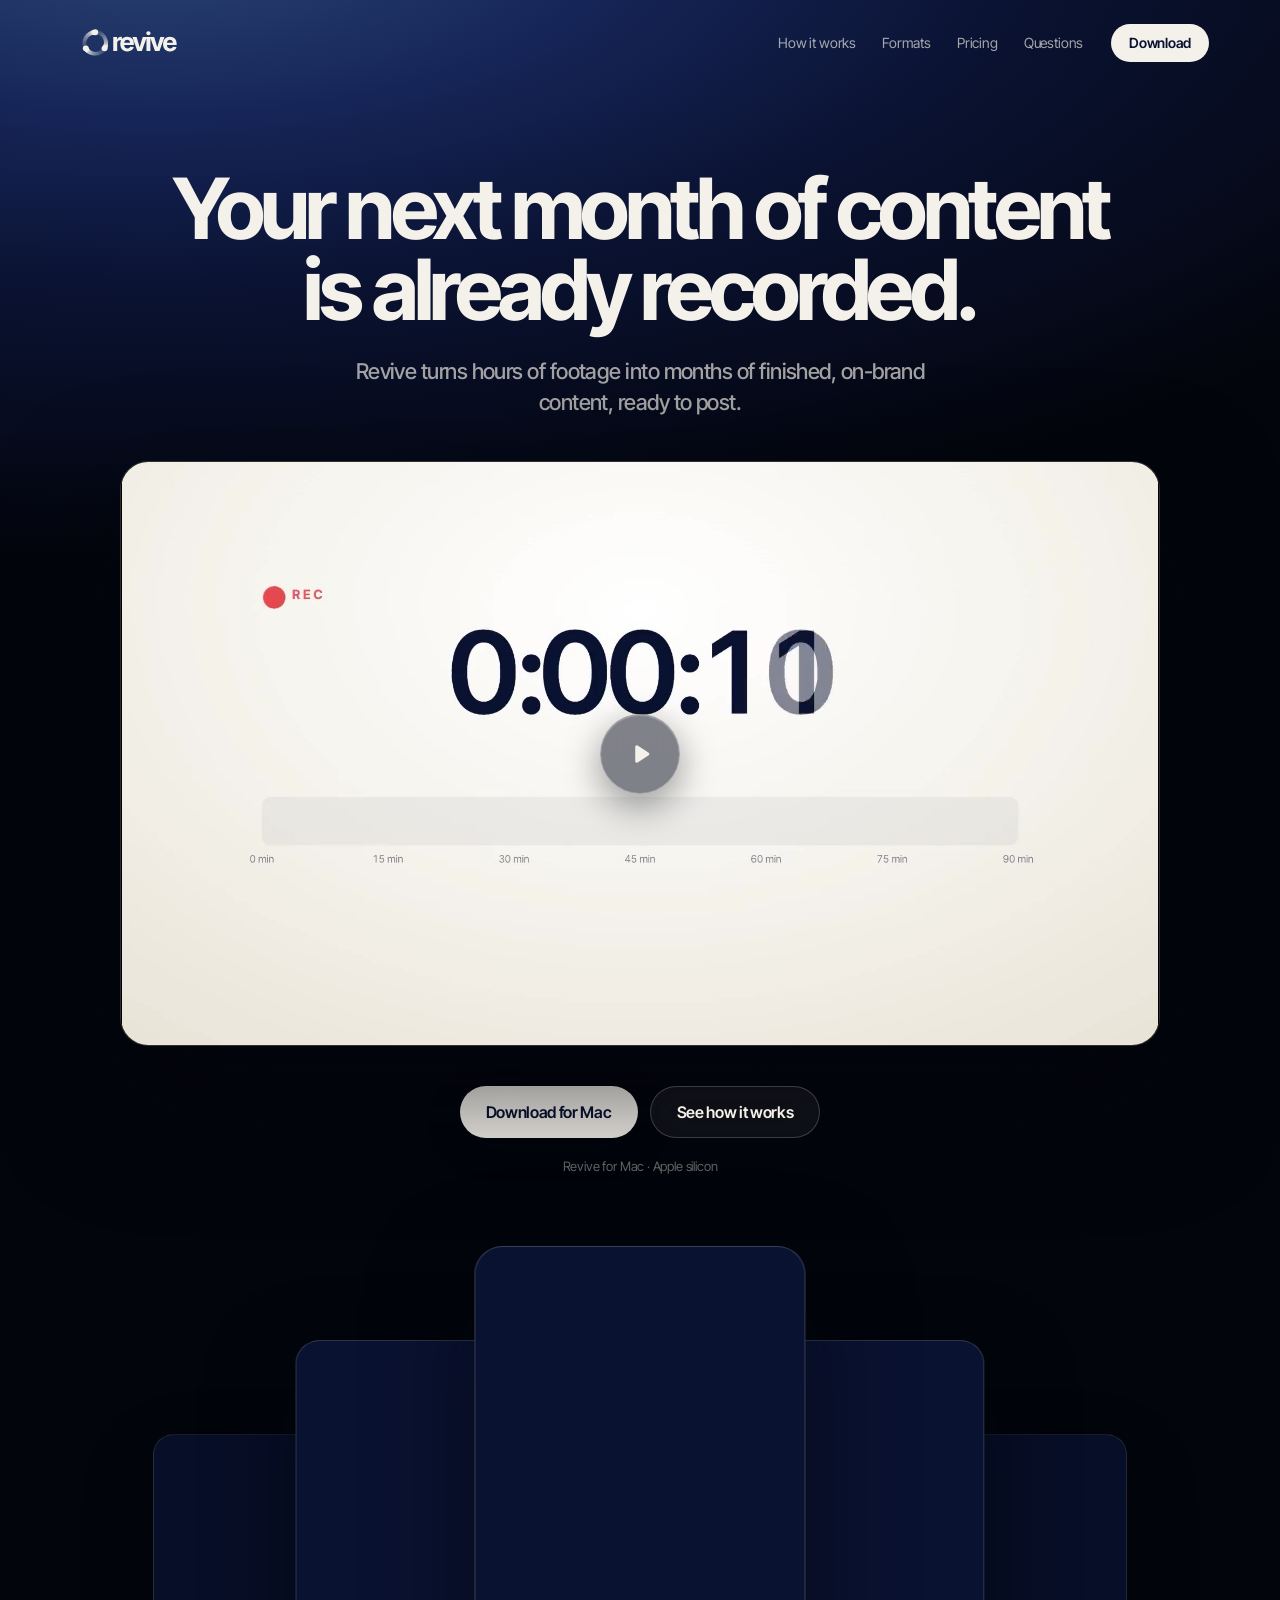
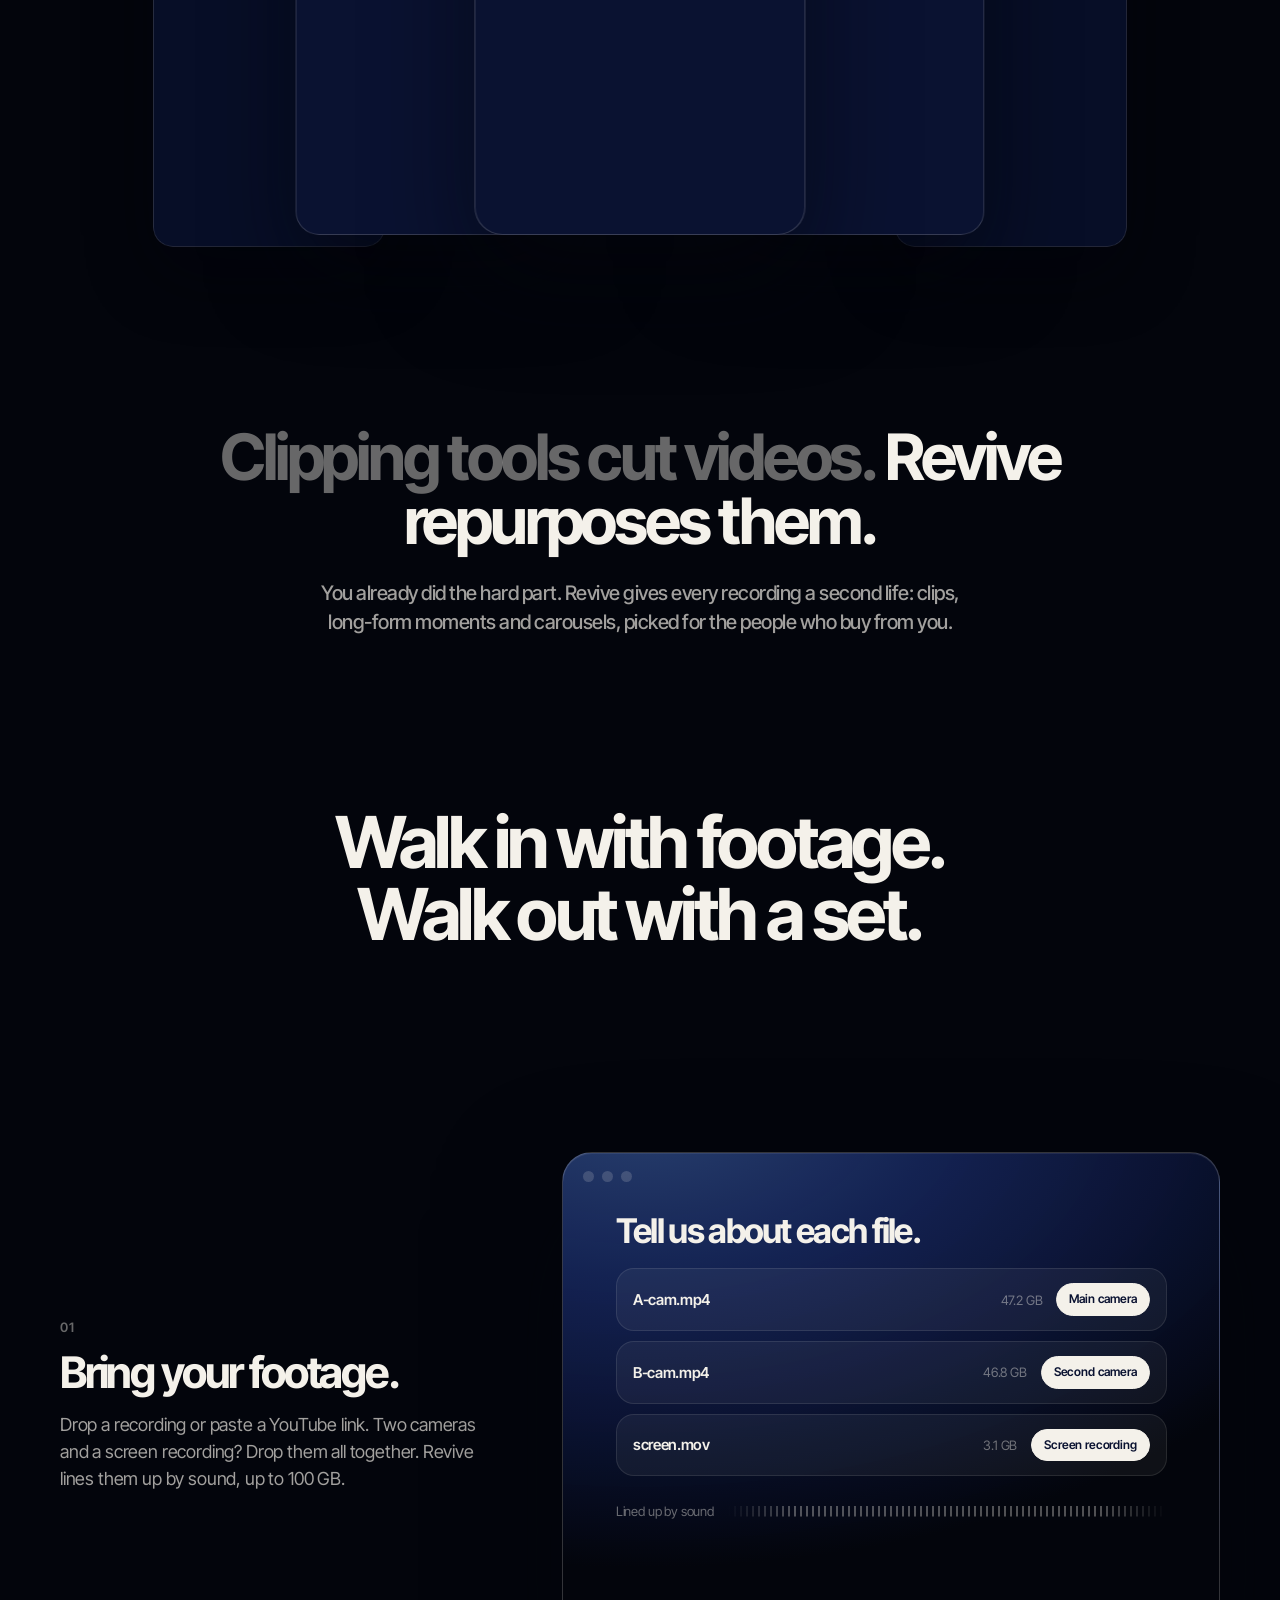
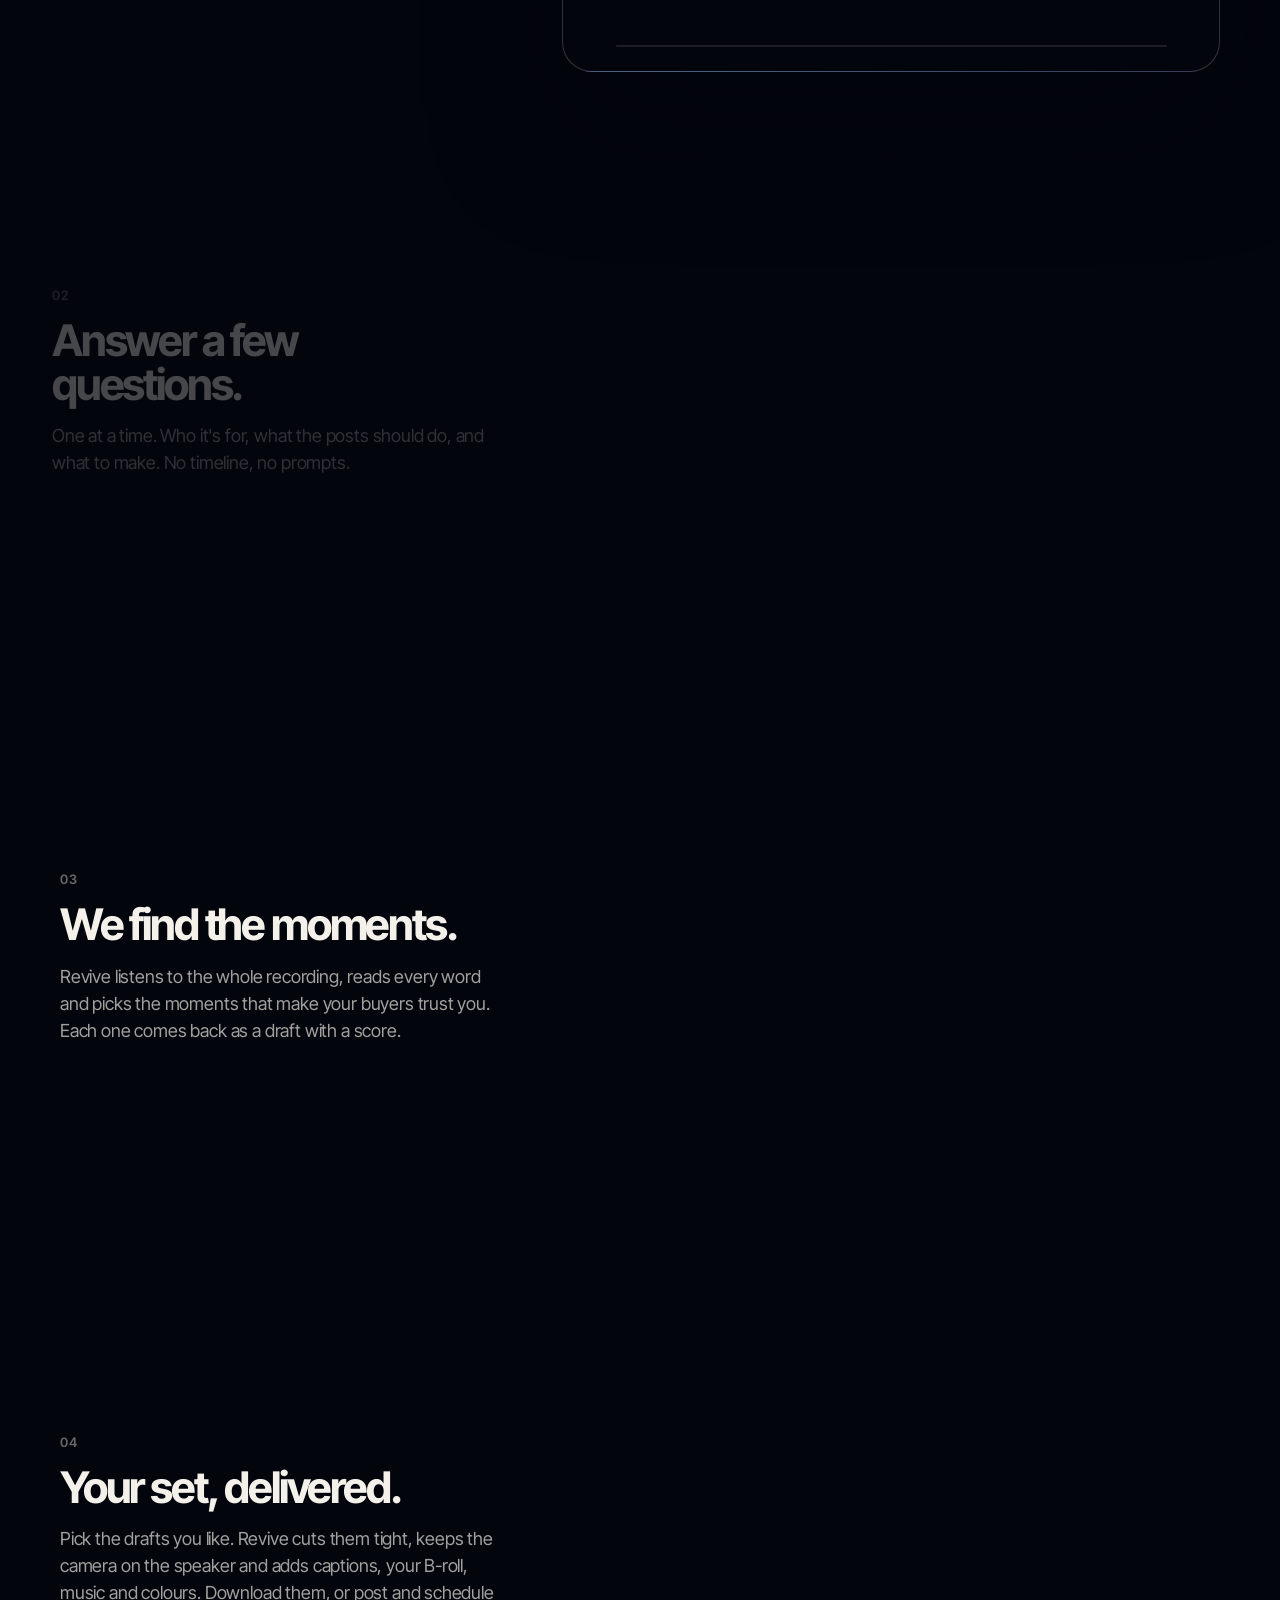
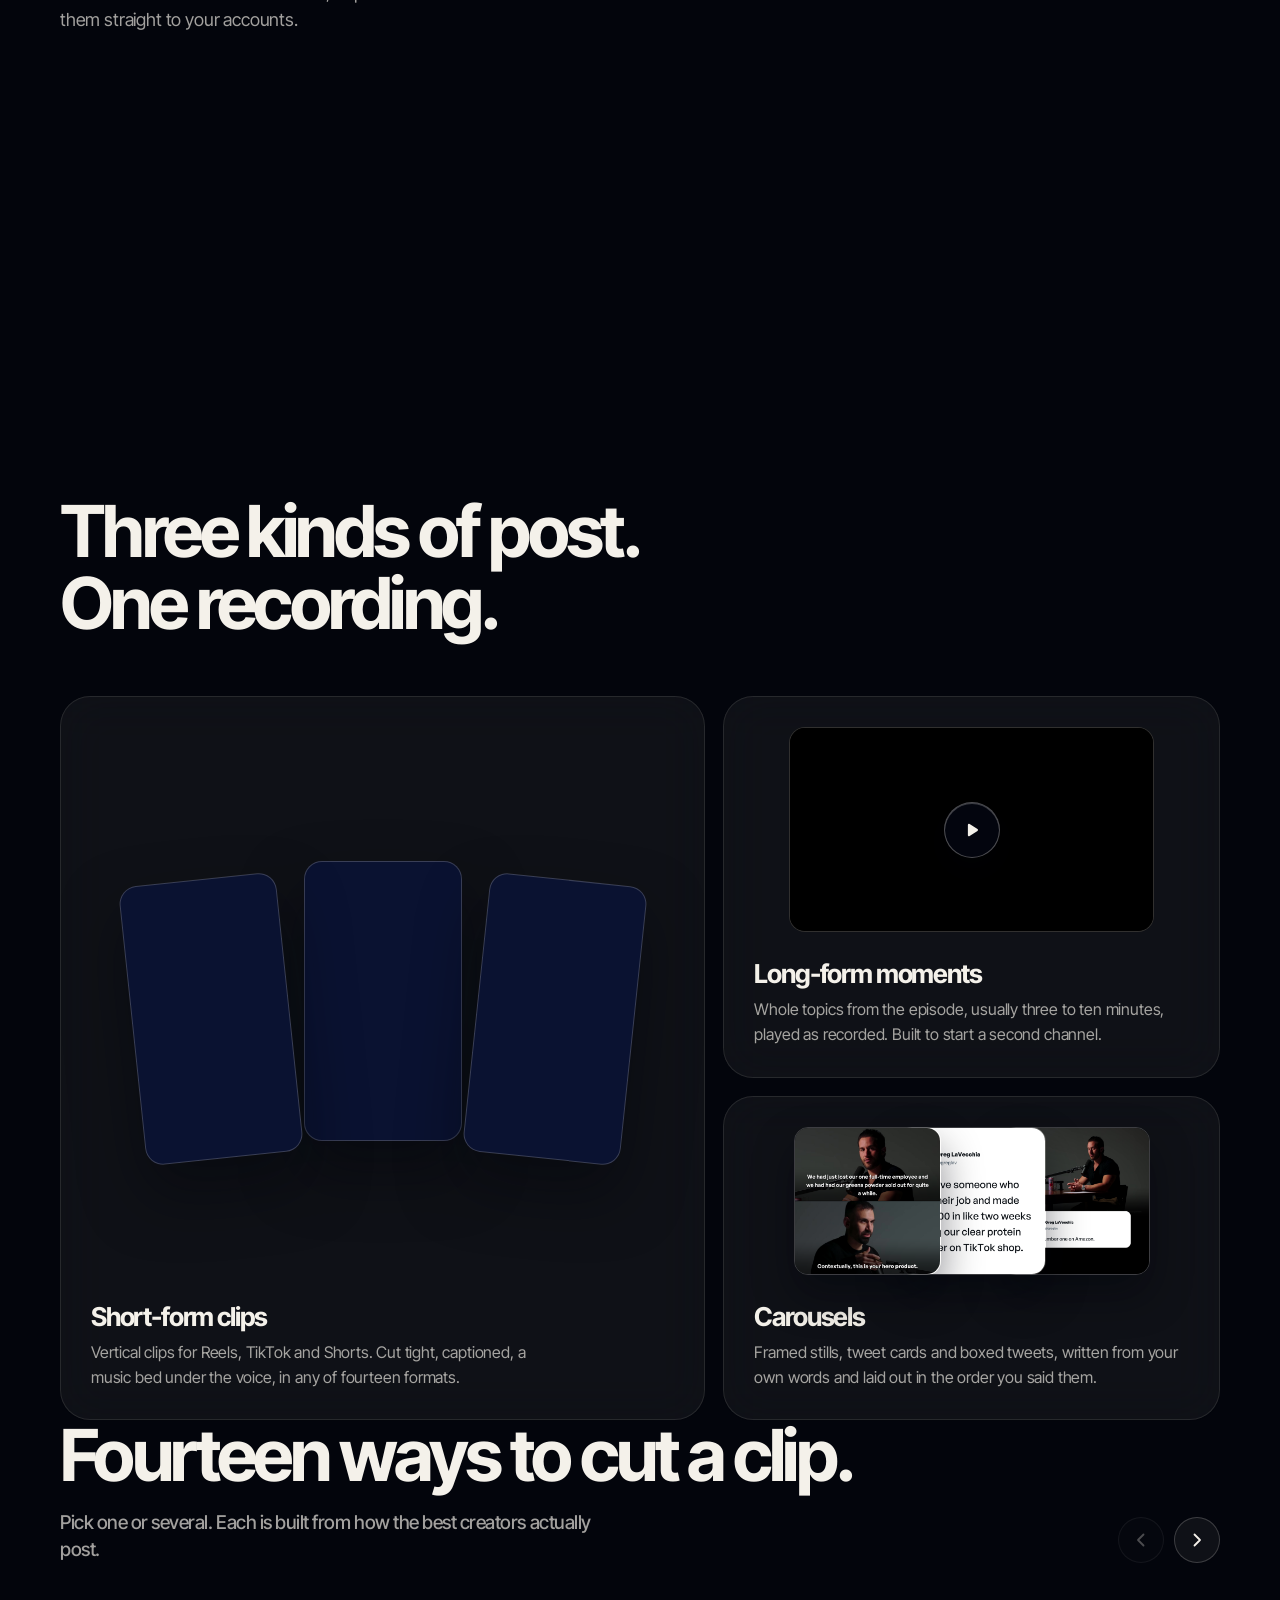
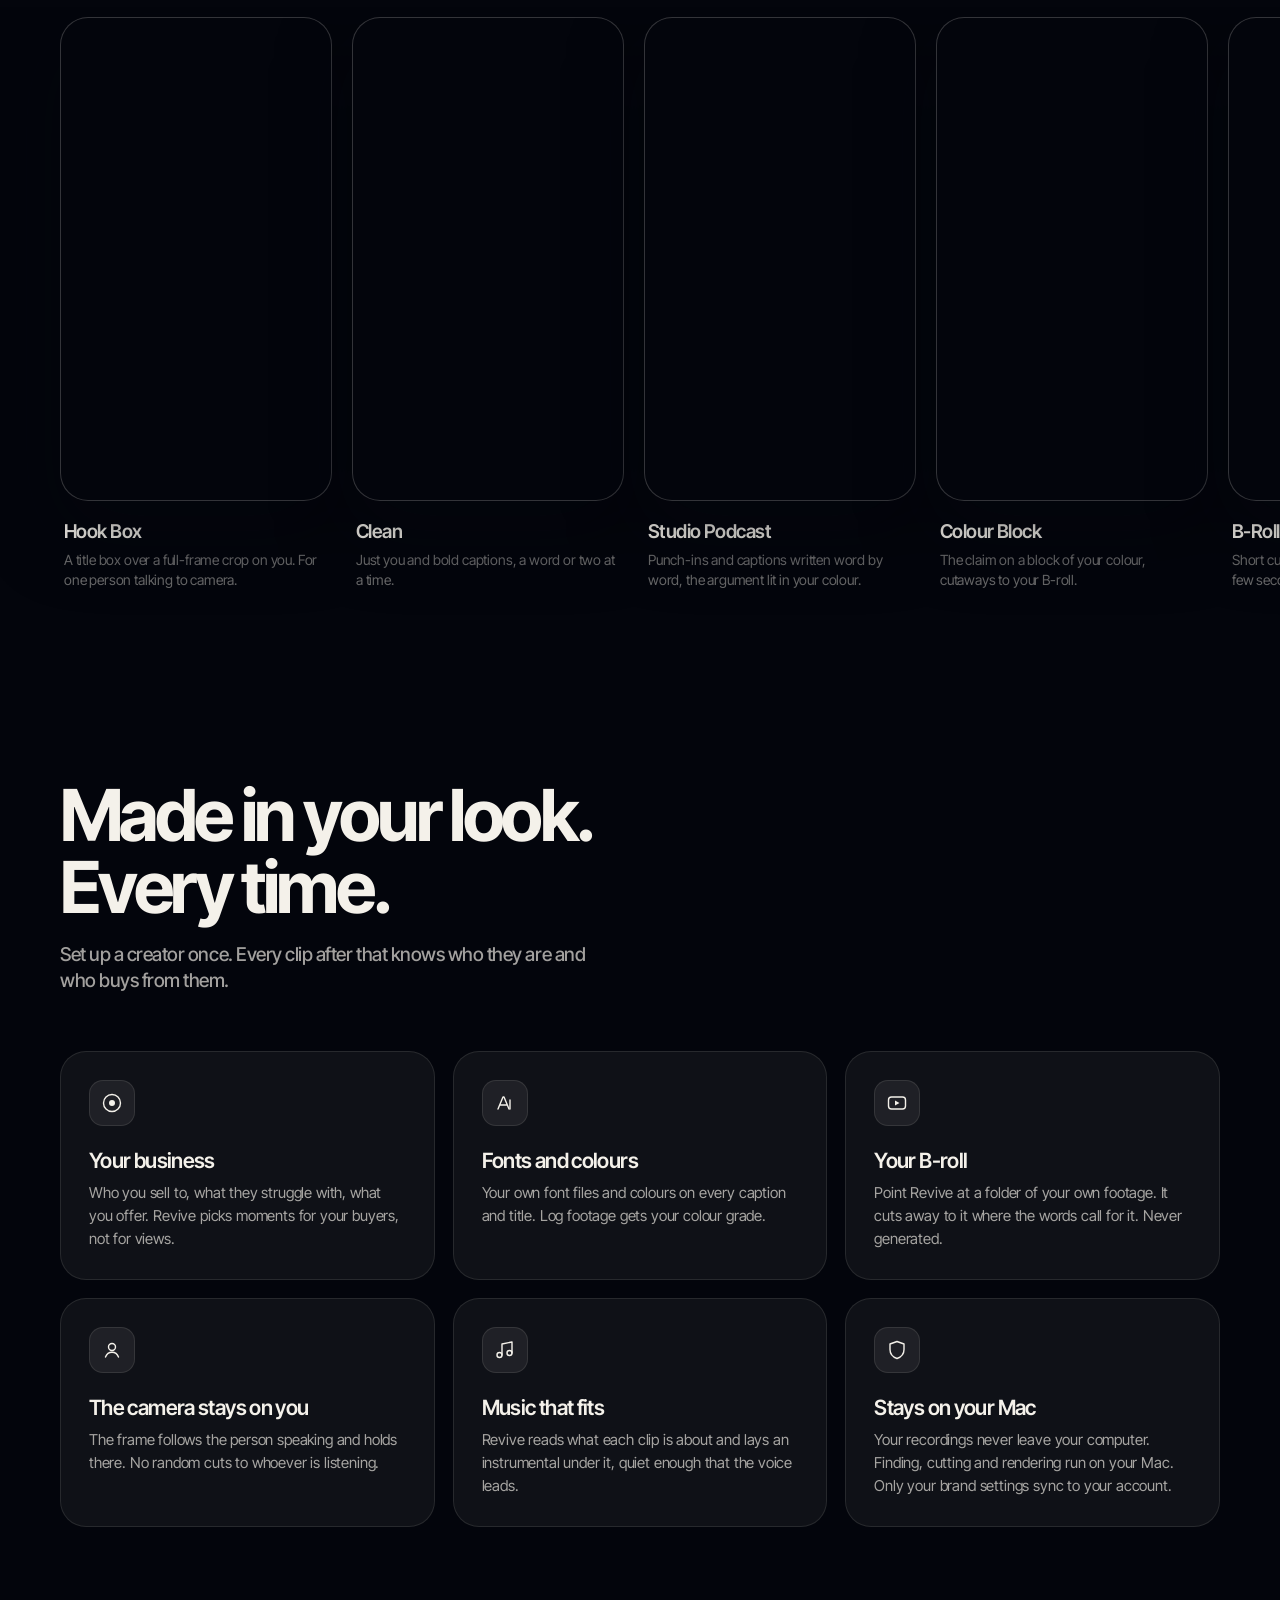
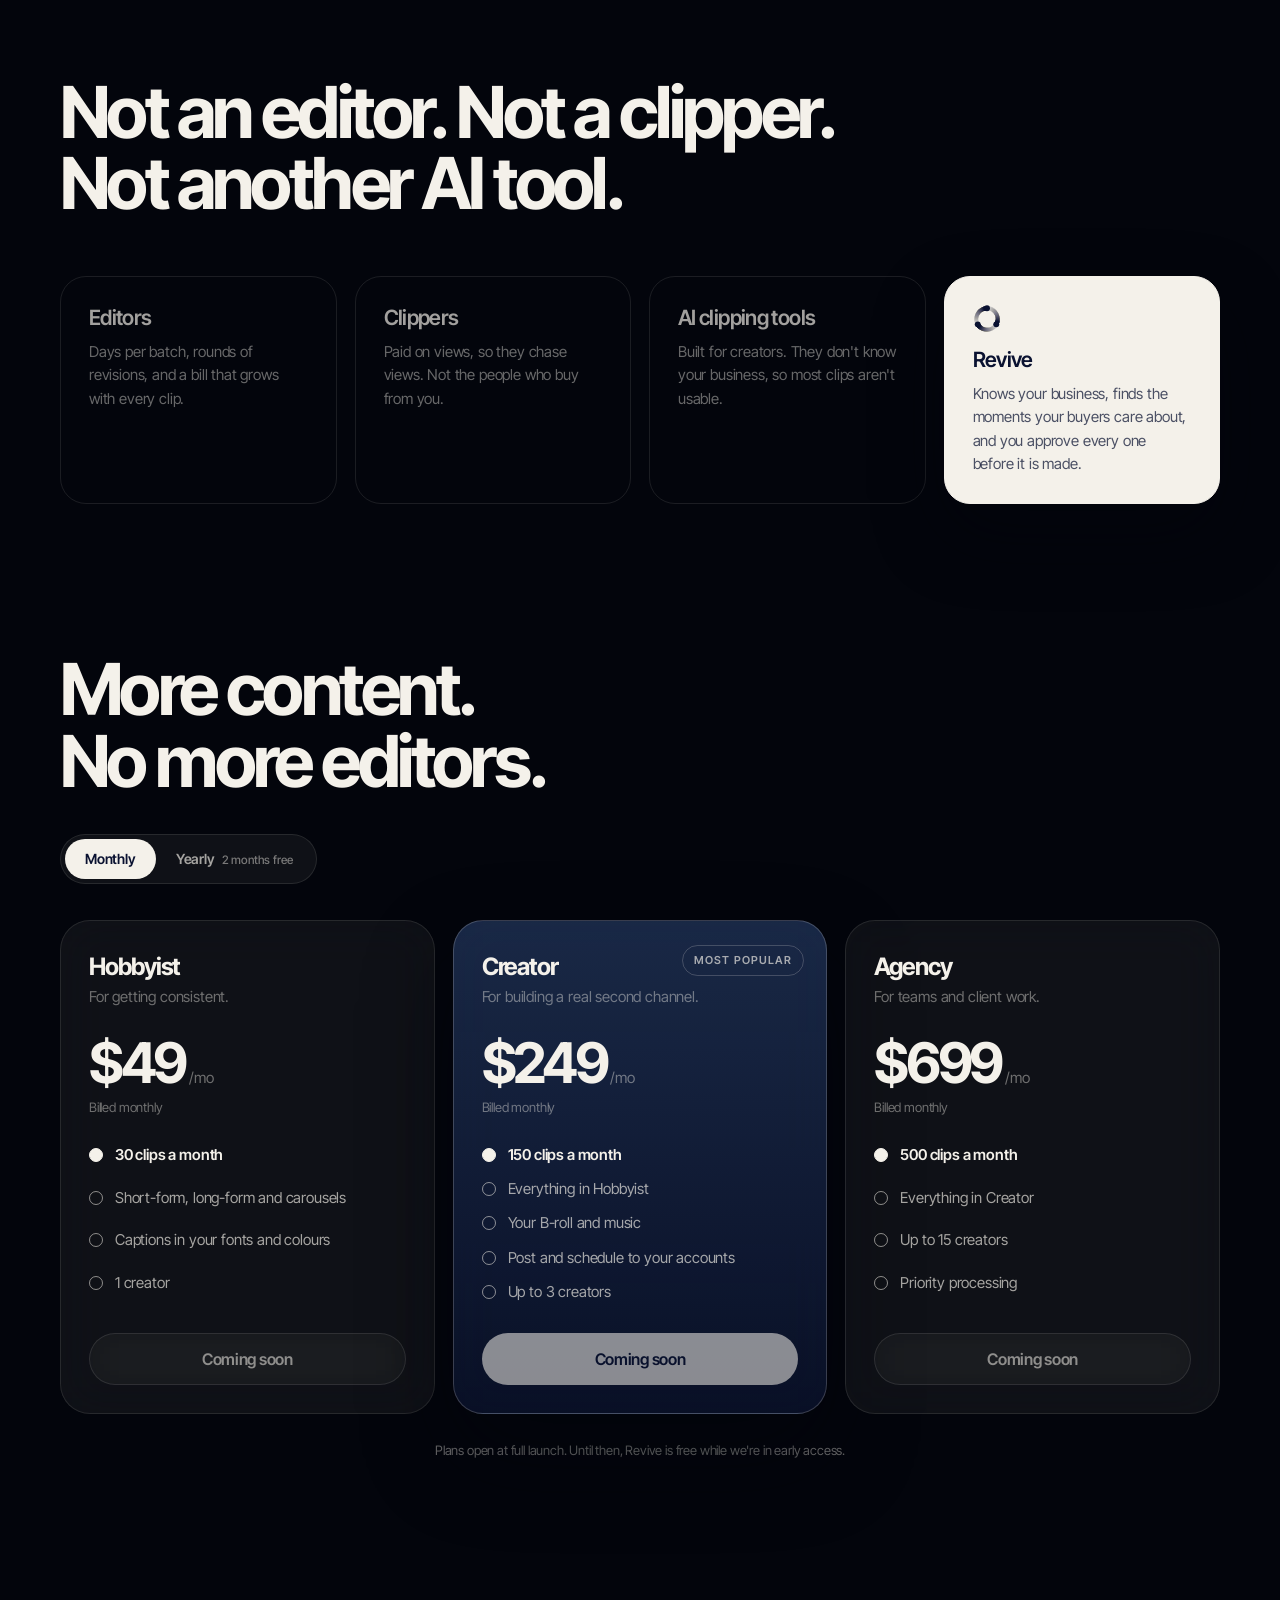
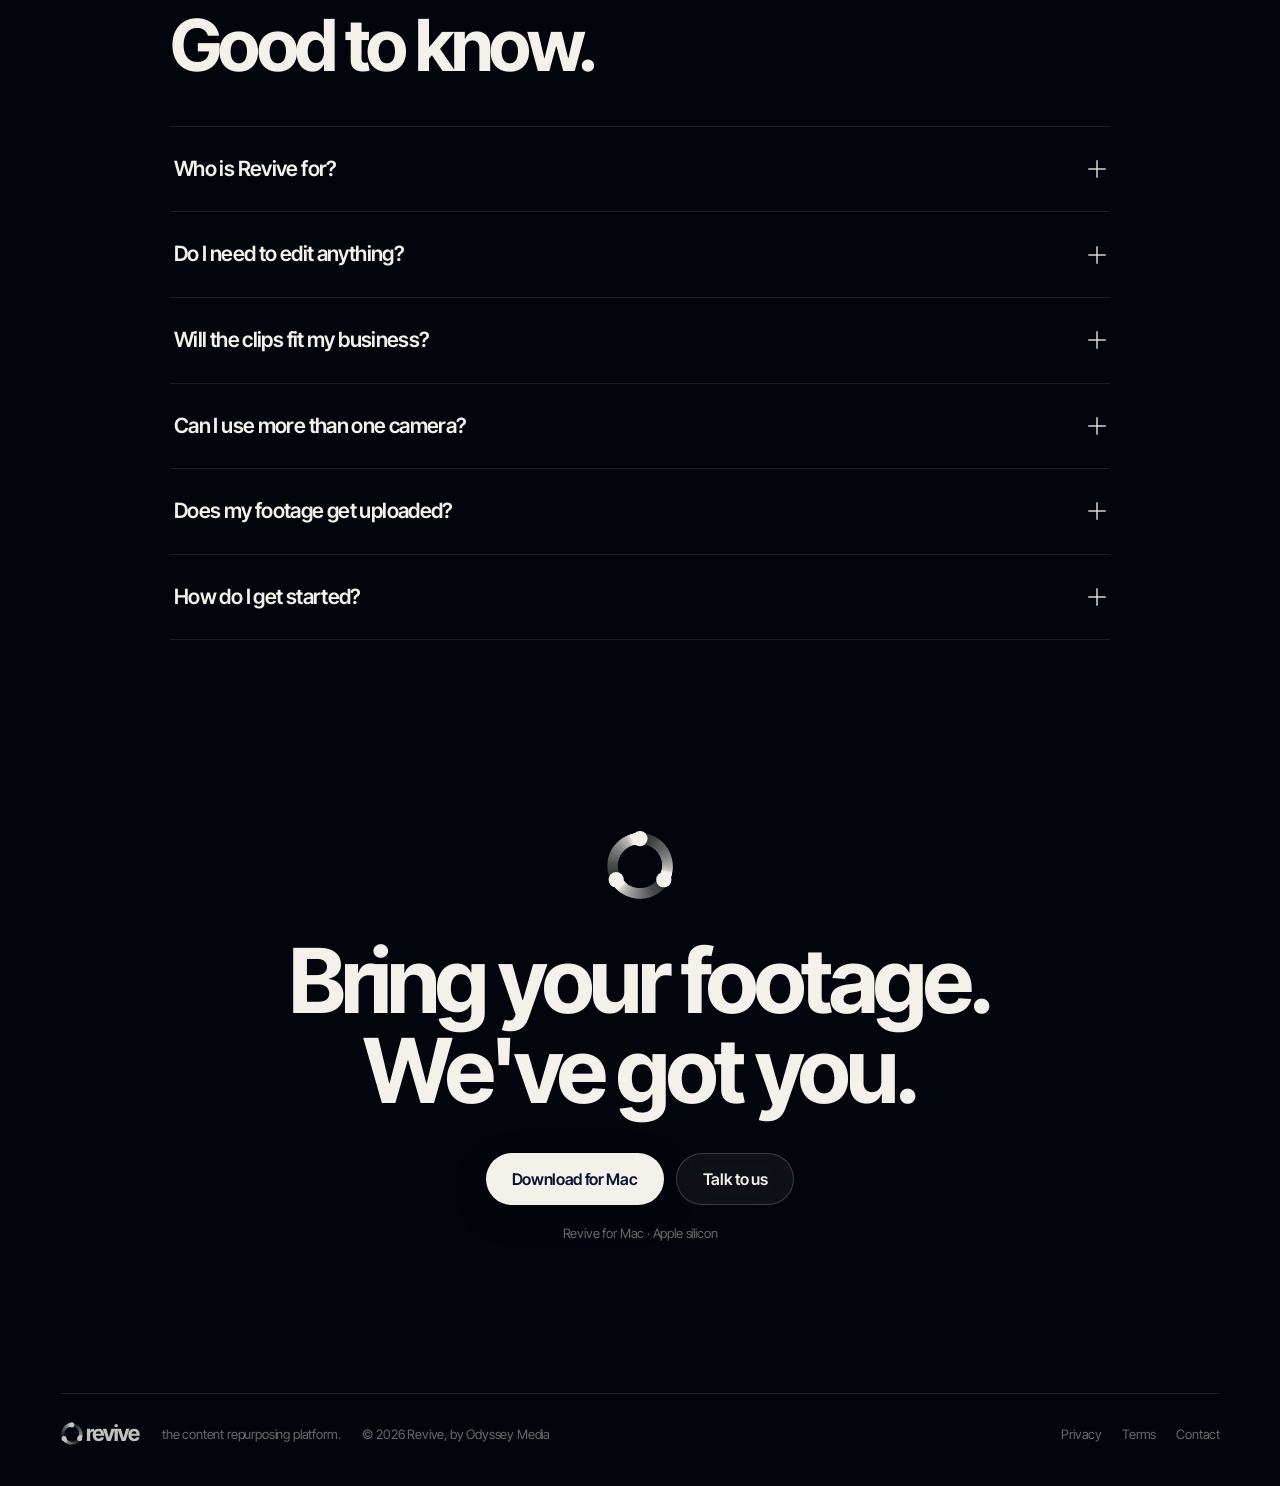
==== index.html @ 21848236 "Landing: clip fan below the first screen, new subtitle, long-form sample in the app's player Co-Auth" ====
<!doctype html>
<html lang="en">
<head>
  <meta charset="utf-8" />
  <meta name="viewport" content="width=device-width, initial-scale=1" />
  <title>Revive · Your next month of content is already recorded.</title>
  <meta name="description" content="Bring one long recording. Revive finds the moments your buyers care about and hands back finished clips, long-form moments and carousels in your brand's look." />
  <meta name="theme-color" content="#03050C" />
  <link rel="icon" href="favicon.ico" sizes="48x48" />
  <link rel="icon" href="favicon.svg" type="image/svg+xml" />
  <link rel="apple-touch-icon" sizes="180x180" href="apple-touch-icon-180x180.png" />
  <link rel="mask-icon" href="safari-pinned-tab.svg" color="#0A1231" />
  <link rel="manifest" href="site.webmanifest" />
  <meta property="og:title" content="Revive · Your next month of content is already recorded." />
  <meta property="og:description" content="Bring one long recording. Get back a month of finished posts." />
  <meta property="og:image" content="assets/og.png" />
  <meta name="twitter:card" content="summary_large_image" />
  <link rel="preconnect" href="https://fonts.googleapis.com" />
  <link rel="preconnect" href="https://fonts.gstatic.com" crossorigin />
  <link href="https://fonts.googleapis.com/css2?family=Inter+Tight:wght@400;500;600;700&display=swap" rel="stylesheet" />
  <link rel="stylesheet" href="style.css?v=20261105f" />
  <script>document.documentElement.classList.add("js")</script>
</head>
<body>
  <a class="skip" href="#top">Skip to content</a>

  <header class="nav" id="nav">
    <div class="nav-in">
      <a class="brand" href="#top" aria-label="Revive home"><img src="assets/logo.svg" alt="revive" width="108" height="32" /></a>
      <nav class="links" aria-label="Sections">
        <a href="#how">How it works</a>
        <a href="#formats">Formats</a>
        <a href="#pricing">Pricing</a>
        <a href="#faq">Questions</a>
      </nav>
      <a class="btn btn-sm" href="download.html">Download</a>
    </div>
  </header>

  <main id="top">
    <!-- Hero -->
    <section class="hero">
      <!-- First screen: headline, film and buttons only; the clip fan waits below the fold -->
      <div class="hero-top">
      <h1 class="r" style="--d:1">Your next month of content<br />is already recorded.</h1>
      <p class="lead r" style="--d:2">Revive turns hours of footage into months of finished, on-brand content, ready to post.</p>
      <!-- The promo film, in the app's player: a muted preview until they press play, then it starts over with sound -->
      <div class="promo r" style="--d:3">
        <video id="promo" data-player src="media/promo.mp4" poster="media/promo-poster.jpg" muted loop playsinline autoplay preload="auto" aria-label="Revive promo film"></video>
      </div>
      <div class="cta r" style="--d:4">
        <a class="btn" href="download.html">Download for Mac</a>
        <a class="btn btn-ghost" href="#start">See how it works</a>
      </div>
      <p class="fine r" style="--d:5">Revive for Mac · Apple silicon</p>
      </div>

      <!-- Real clips made in Revive's formats -->
      <span class="anchor" id="start"></span>
      <div class="reel r" style="--d:5" id="reel" aria-hidden="true">
        <video class="c c1" src="media/broll.mp4" muted loop playsinline preload="metadata"></video>
        <video class="c c2" src="media/annotation.mp4" muted loop playsinline preload="metadata"></video>
        <video class="c c3" src="media/speaker.mp4" muted loop playsinline preload="metadata"></video>
        <video class="c c4" src="media/studio.mp4" muted loop playsinline preload="metadata"></video>
        <video class="c c5" src="media/clean.mp4" muted loop playsinline preload="metadata"></video>
      </div>
    </section>

    <!-- Problem -->
    <section class="band narrow">
      <h2 class="statement r"><span>Clipping tools cut videos.</span> Revive repurposes them.</h2>
      <p class="statement-sub r" style="--d:1">You already did the hard part. Revive gives every recording a second life: clips, long-form moments and carousels, picked for the people who buy from you.</p>
    </section>

    <!-- How it works: pinned window, steps scroll past -->
    <section class="story" id="how">
      <div class="story-head">
        <h2 class="r" style="--d:1">Walk in with footage.<br />Walk out with a set.</h2>
      </div>
      <div class="story-grid">
        <div class="story-steps">
          <article class="step" data-step="0">
            <span class="num">01</span>
            <h3>Bring your footage.</h3>
            <p>Drop a recording or paste a YouTube link. Two cameras and a screen recording? Drop them all together. Revive lines them up by sound, up to 100 GB.</p>
          </article>
          <article class="step" data-step="1">
            <span class="num">02</span>
            <h3>Answer a few questions.</h3>
            <p>One at a time. Who it's for, what the posts should do, and what to make. No timeline, no prompts.</p>
          </article>
          <article class="step" data-step="2">
            <span class="num">03</span>
            <h3>We find the moments.</h3>
            <p>Revive listens to the whole recording, reads every word and picks the moments that make your buyers trust you. Each one comes back as a draft with a score.</p>
          </article>
          <article class="step" data-step="3">
            <span class="num">04</span>
            <h3>Your set, delivered.</h3>
            <p>Pick the drafts you like. Revive cuts them tight, keeps the camera on the speaker and adds captions, your B-roll, music and colours. Download them, or post and schedule them straight to your accounts.</p>
          </article>
        </div>

        <div class="story-pin">
          <div class="window story-window">
            <div class="chrome"><i></i><i></i><i></i></div>
            <div class="screens">
              <!-- 1: footage -->
              <div class="screen sc on" data-sc="0">
                <h3 class="s-title">Tell us about each file.</h3>
                <div class="files">
                  <div class="file"><b>A-cam.mp4</b><small>47.2 GB</small><span class="chip on">Main camera</span></div>
                  <div class="file"><b>B-cam.mp4</b><small>46.8 GB</small><span class="chip on">Second camera</span></div>
                  <div class="file"><b>screen.mov</b><small>3.1 GB</small><span class="chip on">Screen recording</span></div>
                </div>
                <div class="sync"><span>Lined up by sound</span><i></i></div>
              </div>
              <!-- 2: questions -->
              <div class="screen sc" data-sc="1">
                <div class="dots"><i class="on"></i><i class="on"></i><i class="on"></i><i></i><i></i></div>
                <h3 class="s-title">What should these posts do?</h3>
                <div class="picks">
                  <div class="pick"><strong>Connection</strong><small>Trust before they buy</small></div>
                  <div class="pick lit"><strong>Conversion</strong><small>Speak to the decision</small></div>
                  <div class="pick"><strong>Both</strong><small>A mix of the two</small></div>
                </div>
                <div class="s-row"><span class="ghost">Back</span><span class="solid">Next</span></div>
              </div>
              <!-- 3: moments -->
              <div class="screen sc" data-sc="2">
                <div class="working">
                  <img class="ring spin" src="assets/mark.svg" alt="" width="40" height="40" />
                  <span>Finding your moments…</span>
                </div>
                <div class="drafts">
                  <div class="draft"><em>9.2</em><div><b>Why I almost quit in year two</b><small>12:04 · Connection</small></div><span class="tick on"></span></div>
                  <div class="draft"><em>8.6</em><div><b>The system behind our first big client</b><small>31:10 · Conversion</small></div><span class="tick on"></span></div>
                  <div class="draft"><em>8.1</em><div><b>How we price without discounting</b><small>1:29:03 · Conversion</small></div><span class="tick"></span></div>
                  <div class="draft"><em>7.4</em><div><b>What I'd tell myself on day one</b><small>1:02:11 · Connection</small></div><span class="tick on"></span></div>
                </div>
              </div>
              <!-- 4: delivery -->
              <div class="screen sc" data-sc="3">
                <h3 class="s-title">Your set is ready.</h3>
                <p class="s-sub">Everything the studio made from one recording.</p>
                <p class="s-label">Clips</p>
                <div class="tiles">
                  <i style="--k:0"></i><i style="--k:1"></i><i style="--k:2"></i><i style="--k:3"></i><i style="--k:4"></i><i style="--k:5"></i>
                </div>
                <p class="s-label">Carousels</p>
                <div class="tiles sq">
                  <i style="--k:6"></i><i style="--k:7"></i><i style="--k:8"></i><i style="--k:9"></i>
                </div>
              </div>
            </div>
            <div class="progress"><i id="storyBar"></i></div>
          </div>
        </div>
      </div>
    </section>

    <!-- Outputs -->
    <section class="band" id="outputs">
      <h2 class="r" style="--d:1">Three kinds of post.<br />One recording.</h2>
      <div class="bento">
        <article class="tile big r" style="--d:0">
          <div class="art art-short" aria-hidden="true"><video src="media/documentary.mp4" muted loop playsinline preload="none"></video><video src="media/studio.mp4" muted loop playsinline preload="none"></video><video src="media/headline.mp4" muted loop playsinline preload="none"></video></div>
          <h3>Short-form clips</h3>
          <p>Vertical clips for Reels, TikTok and Shorts. Cut tight, captioned, a music bed under the voice, in any of fourteen formats.</p>
        </article>
        <article class="tile r" style="--d:1">
          <div class="art art-long"><video data-player src="media/longform.mp4" muted loop playsinline autoplay preload="metadata" aria-label="Long-form moment example"></video></div>
          <h3>Long-form moments</h3>
          <p>Whole topics from the episode, usually three to ten minutes, played as recorded. Built to start a second channel.</p>
        </article>
        <article class="tile r" style="--d:2">
          <div class="art art-car" aria-hidden="true"><img src="media/carousel-frames.png" alt="" /><img src="media/carousel-tweet.png" alt="" /><img src="media/carousel-boxed.png" alt="" /></div>
          <h3>Carousels</h3>
          <p>Framed stills, tweet cards and boxed tweets, written from your own words and laid out in the order you said them.</p>
        </article>
      </div>
    </section>

    <!-- Formats gallery -->
    <section class="gallery" id="formats">
      <div class="gallery-head">
        <div>
          <h2 class="r" style="--d:1">Fourteen ways to cut a clip.</h2>
          <p class="sub r" style="--d:2">Pick one or several. Each is built from how the best creators actually post.</p>
        </div>
        <div class="arrows r" style="--d:2">
          <button class="arrow" id="prev" aria-label="Previous formats"><svg viewBox="0 0 20 20"><path d="M12.5 4.5 7 10l5.5 5.5" /></svg></button>
          <button class="arrow" id="next" aria-label="Next formats"><svg viewBox="0 0 20 20"><path d="M7.5 4.5 13 10l-5.5 5.5" /></svg></button>
        </div>
      </div>
      <div class="rail" id="rail" tabindex="0" aria-label="Short-form formats"></div>
    </section>

    <!-- Your look -->
    <section class="band" id="look">
      <h2 class="r" style="--d:1">Made in your look.<br />Every time.</h2>
      <p class="sub r" style="--d:2">Set up a creator once. Every clip after that knows who they are and who buys from them.</p>
      <div class="grid3">
        <article class="cell r" style="--d:0"><div class="ico"><svg viewBox="0 0 24 24"><circle cx="12" cy="12" r="8.5" /><circle cx="12" cy="12" r="3" class="fill" /></svg></div><h3>Your business</h3><p>Who you sell to, what they struggle with, what you offer. Revive picks moments for your buyers, not for views.</p></article>
        <article class="cell r" style="--d:1"><div class="ico"><svg viewBox="0 0 24 24"><path d="M5 18 10 6h1l5 12M7 14h7" /><path d="M17 9v9" /></svg></div><h3>Fonts and colours</h3><p>Your own font files and colours on every caption and title. Log footage gets your colour grade.</p></article>
        <article class="cell r" style="--d:2"><div class="ico"><svg viewBox="0 0 24 24"><rect x="3.5" y="6" width="17" height="12" rx="3" /><path d="m10 9.5 4.5 2.5-4.5 2.5z" class="fill" /></svg></div><h3>Your B-roll</h3><p>Point Revive at a folder of your own footage. It cuts away to it where the words call for it. Never generated.</p></article>
        <article class="cell r" style="--d:0"><div class="ico"><svg viewBox="0 0 24 24"><circle cx="12" cy="9" r="3.5" /><path d="M5.5 19c1.2-3.2 3.6-4.8 6.5-4.8s5.3 1.6 6.5 4.8" /></svg></div><h3>The camera stays on you</h3><p>The frame follows the person speaking and holds there. No random cuts to whoever is listening.</p></article>
        <article class="cell r" style="--d:1"><div class="ico"><svg viewBox="0 0 24 24"><path d="M9 17V6l10-2v11" /><circle cx="6.5" cy="17" r="2.5" /><circle cx="16.5" cy="15" r="2.5" /></svg></div><h3>Music that fits</h3><p>Revive reads what each clip is about and lays an instrumental under it, quiet enough that the voice leads.</p></article>
        <article class="cell r" style="--d:2"><div class="ico"><svg viewBox="0 0 24 24"><path d="M12 3.5 19 6v5.5c0 4.3-3 7.6-7 9-4-1.4-7-4.7-7-9V6z" /></svg></div><h3>Stays on your Mac</h3><p>Your recordings never leave your computer. Finding, cutting and rendering run on your Mac. Only your brand settings sync to your account.</p></article>
      </div>
    </section>

    <!-- Comparison -->
    <section class="band" id="compare">
      <h2 class="r" style="--d:1">Not an editor. Not a clipper.<br />Not another AI tool.</h2>
      <div class="versus">
        <div class="vs r" style="--d:0"><h3>Editors</h3><p>Days per batch, rounds of revisions, and a bill that grows with every clip.</p></div>
        <div class="vs r" style="--d:1"><h3>Clippers</h3><p>Paid on views, so they chase views. Not the people who buy from you.</p></div>
        <div class="vs r" style="--d:2"><h3>AI clipping tools</h3><p>Built for creators. They don't know your business, so most clips aren't usable.</p></div>
        <div class="vs us r" style="--d:3"><img src="assets/mark-navy.svg?v=2" alt="" width="28" height="28" /><h3>Revive</h3><p>Knows your business, finds the moments your buyers care about, and you approve every one before it is made.</p></div>
      </div>
    </section>

    <!-- Pricing -->
    <section class="band" id="pricing">
      <h2 class="r" style="--d:1">More content.<br />No more editors.</h2>
      <div class="seg r" style="--d:2" role="group" aria-label="Billing period">
        <span class="seg-pill" id="segPill"></span>
        <button class="on" data-bill="m">Monthly</button>
        <button data-bill="y">Yearly <small>2 months free</small></button>
      </div>
      <div class="plans">
        <article class="plan r" style="--d:0">
          <h3>Hobbyist</h3><p class="for">For getting consistent.</p>
          <p class="price"><span data-m="49" data-y="41">$49</span><small>/mo</small></p><p class="billed" data-m="Billed monthly" data-y="$490 billed yearly">Billed monthly</p>
          <ul><li>30 clips a month</li><li>Short-form, long-form and carousels</li><li>Captions in your fonts and colours</li><li>1 creator</li></ul>
          <span class="btn btn-ghost soon" aria-disabled="true">Coming soon</span>
        </article>
        <article class="plan pop r" style="--d:1">
          <span class="badge">Most popular</span>
          <h3>Creator</h3><p class="for">For building a real second channel.</p>
          <p class="price"><span data-m="249" data-y="208">$249</span><small>/mo</small></p><p class="billed" data-m="Billed monthly" data-y="$2,490 billed yearly">Billed monthly</p>
          <ul><li>150 clips a month</li><li>Everything in Hobbyist</li><li>Your B-roll and music</li><li>Post and schedule to your accounts</li><li>Up to 3 creators</li></ul>
          <span class="btn soon" aria-disabled="true">Coming soon</span>
        </article>
        <article class="plan r" style="--d:2">
          <h3>Agency</h3><p class="for">For teams and client work.</p>
          <p class="price"><span data-m="699" data-y="583">$699</span><small>/mo</small></p><p class="billed" data-m="Billed monthly" data-y="$6,990 billed yearly">Billed monthly</p>
          <ul><li>500 clips a month</li><li>Everything in Creator</li><li>Up to 15 creators</li><li>Priority processing</li></ul>
          <span class="btn btn-ghost soon" aria-disabled="true">Coming soon</span>
        </article>
      </div>
      <p class="fine center r">Plans open at full launch. Until then, Revive is free while we're in early access.</p>
    </section>

    <!-- FAQ -->
    <section class="band narrow" id="faq">
      <h2 class="r" style="--d:1">Good to know.</h2>
      <div class="faq">
        <details class="r"><summary>Who is Revive for?<i></i></summary><div class="a"><div><p>Business owners, creators and personal brands who already record long-form, like podcasts, interviews, YouTube videos or webinars, and want far more out of each one without hiring another editor.</p></div></div></details>
        <details class="r"><summary>Do I need to edit anything?<i></i></summary><div class="a"><div><p>No. Clips come back ready to post. You choose which drafts get made, and you can open any finished clip to adjust it.</p></div></div></details>
        <details class="r"><summary>Will the clips fit my business?<i></i></summary><div class="a"><div><p>Yes. Revive learns who you sell to before it picks a single moment, and each project asks whether the posts are for connection, conversion or both.</p></div></div></details>
        <details class="r"><summary>Can I use more than one camera?<i></i></summary><div class="a"><div><p>Yes. Drop every camera and any screen or call recording together. Revive lines them up by sound and keeps the frame on whoever is speaking.</p></div></div></details>
        <details class="r"><summary>Does my footage get uploaded?<i></i></summary><div class="a"><div><p>No. Your recordings stay on your Mac and everything is made there. Your account only holds your creators' brand settings, so they follow you to a new Mac.</p></div></div></details>
        <details class="r"><summary>How do I get started?<i></i></summary><div class="a"><div><p>Download Revive for Mac and create your account in the app. It's free during early access. Paid plans open at full launch.</p></div></div></details>
      </div>
    </section>

    <!-- Final CTA -->
    <section class="final">
      <img class="final-mark r" src="assets/mark.svg" alt="" width="72" height="72" />
      <h2 class="r" style="--d:1">Bring your footage.<br />We've got you.</h2>
      <div class="cta r" style="--d:2">
        <a class="btn" href="download.html">Download for Mac</a>
        <a class="btn btn-ghost" href="mailto:john@odysseymedia.io">Talk to us</a>
      </div>
      <p class="fine r" style="--d:3">Revive for Mac · Apple silicon</p>
    </section>
  </main>

  <footer class="foot">
    <div class="foot-in">
      <img src="assets/logo.svg" alt="revive" width="88" height="26" />
      <span>the content repurposing platform.</span><span>© 2026 Revive, by Odyssey Media</span>
      <nav><a href="privacy.html">Privacy</a><a href="terms.html">Terms</a><a href="mailto:john@odysseymedia.io">Contact</a></nav>
    </div>
  </footer>

  <script src="main.js?v=20261105f"></script>
</body>
</html>
---- style.css ----
/* Revive landing. Palette, type and surfaces from the brand kit (chapters 2, 3, 7); motion curves from the app (ui/style.css).
   Black #03050C, dark navy #0A1231, navy #162558, dark blue #2C4676, off-white #F4F1EA. Inter Tight. Frosted glass on a clean gradient, no grain. */
:root {
  --black: #03050c; --dnavy: #0a1231; --navy: #162558; --dblue: #2c4676; --off: #f4f1ea; --mist: #9fb2bf;
  --text: var(--off); --muted: rgba(244, 241, 234, 0.66); --dim: rgba(244, 241, 234, 0.42);
  --line: rgba(244, 241, 234, 0.1); --line-strong: rgba(244, 241, 234, 0.2);
  --glass: rgba(244, 241, 234, 0.05); --glass-hi: rgba(244, 241, 234, 0.09);
  --ease: cubic-bezier(0.16, 1, 0.3, 1);    /* ease-out: anything arriving or responding */
  --inout: cubic-bezier(0.65, 0, 0.35, 1);  /* ease-in-out: only things already on screen that slide */
  --gut: max(20px, calc((100vw - 1160px) / 2));
}
*, *::before, *::after { box-sizing: border-box; }
[hidden] { display: none !important; }
html { background: var(--black); overflow-x: clip; scroll-behavior: smooth; scroll-padding-top: 80px; }
body {
  margin: 0; color: var(--text);
  font-family: "Inter Tight", Inter, system-ui, -apple-system, "Segoe UI", Helvetica, Arial, sans-serif;
  font-size: 17px; line-height: 1.55; letter-spacing: -0.01em; -webkit-font-smoothing: antialiased;
  background: radial-gradient(120% 70% at 12% -8%, var(--dblue) 0%, var(--navy) 30%, var(--dnavy) 58%, var(--black) 100%) fixed, var(--black);
}
h1, h2, h3, p { margin: 0; }
a { color: inherit; text-decoration: none; }
button { font: inherit; letter-spacing: inherit; color: inherit; }
img { display: block; }
::selection { background: rgba(244, 241, 234, 0.25); }
.skip { position: absolute; left: -999px; top: 8px; }
.skip:focus { left: 12px; z-index: 50; background: var(--off); color: var(--dnavy); padding: 8px 12px; border-radius: 10px; }
:focus-visible { outline: 2px solid rgba(244, 241, 234, 0.6); outline-offset: 3px; border-radius: 12px; }

/* ---- type ---- */
h1 { font-size: clamp(44px, 6.6vw, 96px); font-weight: 700; line-height: 0.96; letter-spacing: -0.055em; }
h2 { font-size: clamp(36px, 5.6vw, 72px); font-weight: 700; line-height: 1; letter-spacing: -0.05em; }
h3 { font-size: 21px; font-weight: 600; line-height: 1.2; letter-spacing: -0.03em; }
.eyebrow { font-size: 12px; font-weight: 600; letter-spacing: 0.14em; text-transform: uppercase; color: var(--dim); margin-bottom: 18px; }
.lead { font-size: clamp(18px, 1.7vw, 22px); color: var(--muted); font-weight: 500; letter-spacing: -0.025em; line-height: 1.4; max-width: 620px; }
.sub { font-size: 19px; color: var(--muted); font-weight: 500; letter-spacing: -0.025em; line-height: 1.4; max-width: 560px; margin-top: 18px; }
.fine { font-size: 13px; color: var(--dim); }
.center { text-align: center; }

/* ---- buttons ---- */
.btn {
  display: inline-flex; align-items: center; gap: 9px; height: 52px; padding: 0 26px; border-radius: 999px;
  background: var(--off); color: var(--dnavy); font-weight: 600; font-size: 16px; letter-spacing: -0.02em; border: 0; cursor: pointer;
  box-shadow: 0 10px 30px rgba(3, 5, 12, 0.35);
  transition: transform 0.5s var(--ease), background 0.35s var(--ease), box-shadow 0.5s var(--ease);
}
.btn svg { width: 17px; height: 17px; margin-top: -2px; }
.btn:hover { transform: translateY(-2px); background: #fff; box-shadow: 0 16px 40px rgba(3, 5, 12, 0.45); }
.btn:active { transform: translateY(0) scale(0.98); transition-duration: 0.15s; }
.btn-ghost { background: var(--glass); color: var(--off); border: 1px solid var(--line-strong); box-shadow: none; backdrop-filter: blur(18px); -webkit-backdrop-filter: blur(18px); }
.btn-ghost:hover { background: var(--glass-hi); box-shadow: none; }
.btn-sm { height: 38px; padding: 0 18px; font-size: 14px; box-shadow: none; }

/* ---- nav ---- */
.nav { position: fixed; inset: 0 0 auto; z-index: 20; padding: 14px var(--gut); transition: padding 0.6s var(--ease); }
.nav-in {
  display: flex; align-items: center; gap: 28px; height: 58px; padding: 0 10px 0 20px; border-radius: 999px; border: 1px solid transparent;
  transition: background 0.6s var(--ease), border-color 0.6s var(--ease), box-shadow 0.6s var(--ease);
}
.nav.scrolled .nav-in { background: rgba(10, 18, 49, 0.55); border-color: var(--line); box-shadow: 0 20px 50px rgba(3, 5, 12, 0.35); backdrop-filter: blur(24px) saturate(1.2); -webkit-backdrop-filter: blur(24px) saturate(1.2); }
.brand img { width: 96px; height: auto; }
.links { display: flex; gap: 26px; margin-left: auto; font-size: 14px; color: var(--muted); }
.links a { transition: color 0.3s var(--ease); }
.links a:hover { color: var(--off); }

/* ---- reveal: everything arrives with the app's ease-out ---- */
.js .r { opacity: 0; transform: translateY(26px); filter: blur(6px); transition: opacity 1s var(--ease), transform 1.1s var(--ease), filter 1s var(--ease); transition-delay: calc(var(--d, 0) * 80ms); }
.js .r.in { opacity: 1; transform: none; filter: none; }

/* ---- hero ---- */
.hero { overflow-x: clip; padding: 168px var(--gut) 40px; text-align: center; display: flex; flex-direction: column; align-items: center; }
.hero h1 { margin-bottom: 26px; max-width: 1100px; }
.hero .lead { margin: 0 auto 34px; }
.hero-top { width: 100%; min-height: calc(100vh - 168px); min-height: calc(100svh - 168px); display: flex; flex-direction: column; align-items: center; }
/* the promo film sits where the lead line was, the buttons under it. Its player is the app's own (.rvp, copied from splittr/desktop/ui/style.css) */
.promo { width: 100%; max-width: 1040px; margin: 10px 0 40px; }
.rvp { position: relative; display: block; width: 100%; aspect-ratio: 16 / 9; border-radius: 28px; overflow: hidden; background: #000; border: 1px solid var(--line-strong); box-shadow: 0 50px 120px rgba(3, 5, 12, 0.6); container-type: inline-size; outline: none; user-select: none; -webkit-user-select: none; }
.rvp video { display: block; width: 100%; height: 100%; object-fit: contain; background: #000; cursor: pointer; }
.rvp:fullscreen { border-radius: 0; border: 0; aspect-ratio: auto; }
.rv-spin img { width: 40px; height: 40px; }
.rv-big { position: absolute; left: 50%; top: 50%; width: 56px; height: 56px; margin: -28px 0 0 -28px; padding: 0; border-radius: 50%; color: var(--off); display: grid; place-items: center; cursor: pointer; background: rgba(6, 10, 28, 0.5); border: 1px solid rgba(244, 241, 234, 0.3); -webkit-backdrop-filter: blur(16px) saturate(1.1); backdrop-filter: blur(16px) saturate(1.1); box-shadow: inset 0 1px 0 rgba(255, 255, 255, 0.22), 0 12px 36px rgba(3, 5, 12, 0.4); transition: opacity 0.5s var(--ease), transform 0.6s var(--ease), background 0.4s var(--ease), border-color 0.4s var(--ease); }
.rv-big svg { width: 20px; height: 20px; margin-left: 1.5px; }
.rv-big:hover { background: rgba(10, 18, 49, 0.56); border-color: rgba(244, 241, 234, 0.5); transform: scale(1.08); }
.rv-big:active { transform: scale(0.95); transition-duration: 0.15s; }
.rvp[data-state="playing"] .rv-big { opacity: 0; transform: scale(0.78); pointer-events: none; }
.rvp[data-state="ended"] .rv-big svg { margin-left: 0; }
.rv-spin { position: absolute; left: 50%; top: 50%; margin: -20px 0 0 -20px; opacity: 0; pointer-events: none; transition: opacity 0.4s var(--ease); }
.rvp.buffering .rv-spin { opacity: 1; }
.rvp.buffering .rv-big { opacity: 0; }

.rv-ui { position: absolute; inset: auto 0 0 0; padding: 0 10px 10px; opacity: 0; transform: translateY(10px); pointer-events: none; transition: opacity 0.45s var(--ease), transform 0.55s var(--ease); }
.rvp:hover .rv-ui, .rvp:focus-visible .rv-ui, .rvp.touched[data-state="paused"] .rv-ui, .rvp[data-state="ended"] .rv-ui, @container (max-width: 340px) { .rv-cur { display: none; } .rv-snd:hover .rv-vol { width: 0; margin: 0; opacity: 0; } .rv-dur { margin-left: 4px; } }
/* landing only: before the first press it is a muted preview, the play button stays up and the pill stays away */
.rvp.preview .rv-big { opacity: 1; transform: none; pointer-events: auto; }
.rvp.preview .rv-ui { display: none; }
.rv-big { width: 80px; height: 80px; margin: -40px 0 0 -40px; } .rv-big svg { width: 28px; height: 28px; margin-left: 2px; }
.rv-pill { height: 48px; } .rv-cur, .rv-dur { font-size: 12px; }
/* "See how it works" lands with the clip fan and the line under it in view */
.anchor { display: block; height: 0; scroll-margin-top: 0; }
.cta { display: flex; gap: 12px; justify-content: center; flex-wrap: wrap; margin-bottom: 18px; }
.stage { width: 100%; max-width: 1040px; margin-top: 64px; perspective: 1600px; }
.hero-window { transform-origin: 50% 0; transform: rotateX(var(--tilt, 14deg)) scale(var(--sc, 0.94)); will-change: transform; }

/* ---- the app window (frosted glass, as in the app) ---- */
.window {
  position: relative; border-radius: 30px; overflow: hidden; border: 1px solid var(--line-strong);
  background: radial-gradient(120% 90% at 12% -10%, rgba(44, 70, 118, 0.9) 0%, rgba(22, 37, 88, 0.85) 38%, rgba(10, 18, 49, 0.95) 70%, var(--black) 100%), var(--dnavy);
  box-shadow: 0 50px 120px rgba(3, 5, 12, 0.6), inset 0 1px 0 rgba(244, 241, 234, 0.08);
}
.chrome { display: flex; gap: 8px; padding: 18px 20px; }
.chrome i { width: 11px; height: 11px; border-radius: 50%; background: rgba(244, 241, 234, 0.16); }
.screen { padding: 8px 8% 56px; }
.hero-screen { text-align: center; padding-top: 30px; padding-bottom: 72px; }
.s-title { font-size: clamp(26px, 3.4vw, 46px); font-weight: 700; letter-spacing: -0.05em; line-height: 1; margin-bottom: 10px; }
.s-sub { color: var(--muted); font-size: clamp(14px, 1.4vw, 18px); font-weight: 500; letter-spacing: -0.02em; margin-bottom: 30px; }
.s-label { font-size: 11px; font-weight: 600; letter-spacing: 0.14em; text-transform: uppercase; color: var(--dim); margin: 18px 0 10px; }
.drop {
  position: relative; margin: 0 auto; max-width: 620px; min-height: 220px; display: grid; place-items: center; align-content: center; gap: 6px;
  border-radius: 28px; background: var(--glass); border: 1px solid var(--line);
  backdrop-filter: blur(28px) saturate(1.15); -webkit-backdrop-filter: blur(28px) saturate(1.15); box-shadow: 0 40px 90px rgba(3, 5, 12, 0.45);
}
.drop .ring { width: 44px; height: 44px; margin-bottom: 12px; }
.drop strong { font-size: 18px; letter-spacing: -0.03em; }
.drop span { font-size: 14px; color: var(--dim); }
/* a star of light travelling the drop zone's edge, like the app's first screen */
.star { position: absolute; inset: 0; width: 100%; height: 100%; overflow: visible; pointer-events: none; }
.star rect { width: calc(100% - 2px); height: calc(100% - 2px); fill: none; stroke: rgba(244, 241, 234, 0.85); stroke-width: 1.5; stroke-dasharray: 70 1400; stroke-linecap: round; filter: drop-shadow(0 0 6px rgba(244, 241, 234, 0.8)); animation: star 7s linear infinite; }
@keyframes star { to { stroke-dashoffset: -1470; } }


/* ---- hero reel: real clips in a fan, it opens as you scroll (a stand-in until the VSL) ---- */
.reel { position: relative; width: 100%; max-width: 1100px; height: clamp(420px, 46vw, 620px); margin-top: 70px; }
.reel .c { position: absolute; left: 50%; top: 0; height: 100%; aspect-ratio: 9 / 16; object-fit: cover; border-radius: 28px; background: var(--dnavy); border: 1px solid var(--line-strong); box-shadow: 0 40px 100px rgba(3, 5, 12, 0.6); will-change: transform; }
.reel .c3 { z-index: 3; transform: translateX(-50%) scale(1); }
.reel .c2 { z-index: 2; transform: translateX(calc(-50% - 62% - 14% * var(--open, 0))) translateY(8%) scale(0.84) rotate(calc(-4deg * var(--open, 0))); }
.reel .c4 { z-index: 2; transform: translateX(calc(-50% + 62% + 14% * var(--open, 0))) translateY(8%) scale(0.84) rotate(calc(4deg * var(--open, 0))); }
.reel .c1 { z-index: 1; transform: translateX(calc(-50% - 112% - 30% * var(--open, 0))) translateY(17%) scale(0.7) rotate(calc(-8deg * var(--open, 0))); opacity: 0.75; }
.reel .c5 { z-index: 1; transform: translateX(calc(-50% + 112% + 30% * var(--open, 0))) translateY(17%) scale(0.7) rotate(calc(8deg * var(--open, 0))); opacity: 0.75; }
.statement-sub { text-align: center; color: var(--muted); font-size: 20px; font-weight: 500; letter-spacing: -0.025em; line-height: 1.45; max-width: 640px; margin: 26px auto 0; }

/* outputs with real media */
.art-short video { width: 27%; max-width: 160px; aspect-ratio: 9 / 16; object-fit: cover; border-radius: 18px; border: 1px solid var(--line-strong); background: var(--dnavy); box-shadow: 0 30px 60px rgba(3, 5, 12, 0.5); transition: transform 0.9s var(--ease); }
.art-short video:nth-child(1) { transform: translateY(18px) rotate(-6deg); }
.art-short video:nth-child(3) { transform: translateY(18px) rotate(6deg); }
.tile:hover .art-short video:nth-child(1) { transform: translate(-10px, 10px) rotate(-9deg); }
.tile:hover .art-short video:nth-child(2) { transform: translateY(-8px); }
.tile:hover .art-short video:nth-child(3) { transform: translate(10px, 10px) rotate(9deg); }
.art-long { position: relative; }
.art-long .rvp { width: 84%; border-radius: 16px; box-shadow: none; }
.art-long .rvp video { object-fit: cover; }
.art-long .rv-big { width: 56px; height: 56px; margin: -28px 0 0 -28px; } .art-long .rv-big svg { width: 20px; height: 20px; margin-left: 1.5px; }
.art-car img { width: 34%; aspect-ratio: 1; object-fit: cover; border-radius: 14px; border: 1px solid var(--line-strong); margin-left: -10%; box-shadow: 0 20px 40px rgba(3, 5, 12, 0.45); transition: transform 0.9s var(--ease); }
.art-car img:first-child { margin-left: 0; position: relative; z-index: 3; }
.art-car img:nth-child(2) { z-index: 2; position: relative; }
.tile:hover .art-car img:nth-child(2) { transform: translateX(12px); }
.tile:hover .art-car img:nth-child(3) { transform: translateX(26px); }
.phone video { position: absolute; inset: 0; width: 100%; height: 100%; object-fit: cover; }
@media (max-width: 760px) {
  .reel { height: 440px; margin-top: 48px; }
  .reel .c1, .reel .c5 { display: none; }
  .reel .c2 { transform: translateX(calc(-50% - 52%)) translateY(8%) scale(0.8) rotate(-4deg); }
  .reel .c4 { transform: translateX(calc(-50% + 52%)) translateY(8%) scale(0.8) rotate(4deg); }
}

/* ---- statement ---- */
.band { padding: 150px var(--gut) 0; }
.narrow { max-width: 980px; margin: 0 auto; padding-left: 20px; padding-right: 20px; }
.statement { text-align: center; font-size: clamp(34px, 5vw, 64px); }
.statement span { color: var(--dim); }

/* ---- story: pinned window, steps scroll by ---- */
.story { padding: 170px var(--gut) 0; }
.story-head { text-align: center; margin-bottom: 40px; }
.story-grid { display: grid; grid-template-columns: minmax(0, 0.8fr) minmax(0, 1.2fr); gap: 64px; }
.story-steps { padding: 14vh 0 14vh; }
.step { min-height: 64vh; display: flex; flex-direction: column; justify-content: center; opacity: 0.28; transform: translateX(-8px); transition: opacity 0.8s var(--ease), transform 0.8s var(--ease); }
.step.on { opacity: 1; transform: none; }
.step .num { font-size: 13px; font-weight: 600; color: var(--dim); letter-spacing: 0.1em; margin-bottom: 14px; }
.step h3 { font-size: clamp(30px, 3.4vw, 44px); font-weight: 700; letter-spacing: -0.05em; line-height: 1; margin-bottom: 16px; }
.step p { color: var(--muted); font-size: 18px; line-height: 1.5; max-width: 440px; }
.story-caption { display: none; }
.cap { position: absolute; inset: 0; opacity: 0; transform: translateY(14px); filter: blur(4px); transition: opacity 0.6s var(--ease), transform 0.8s var(--ease), filter 0.6s var(--ease); pointer-events: none; }
.cap.on { opacity: 1; transform: none; filter: none; }
.cap .num { display: block; font-size: 13px; font-weight: 600; color: var(--dim); letter-spacing: 0.1em; margin-bottom: 10px; }
.cap h3 { font-size: 30px; font-weight: 700; letter-spacing: -0.05em; line-height: 1; margin-bottom: 12px; }
.cap p { color: var(--muted); font-size: 16px; line-height: 1.5; }
.story-pin { position: sticky; top: calc(50vh - 260px); height: 520px; align-self: start; margin-top: 18vh; }
.story-window { height: 100%; }
.screens { position: relative; height: calc(100% - 50px); }
.sc { position: absolute; inset: 0; padding: 14px 8% 0; opacity: 0; transform: translateY(18px) scale(0.985); filter: blur(4px); pointer-events: none; transition: opacity 0.7s var(--ease), transform 0.9s var(--ease), filter 0.7s var(--ease); }
.sc.on { opacity: 1; transform: none; filter: none; }
.sc .s-title { font-size: 34px; margin-bottom: 20px; }
.progress { position: absolute; left: 8%; right: 8%; bottom: 24px; height: 2px; background: var(--line); border-radius: 2px; overflow: hidden; }
.progress i { display: block; height: 100%; width: 100%; background: var(--off); transform-origin: 0 50%; transform: scaleX(var(--p, 0)); transition: transform 0.25s linear; }

/* screen 1: files */
.files { display: grid; gap: 10px; }
.file { display: grid; grid-template-columns: 1fr auto auto; align-items: center; gap: 14px; padding: 14px 16px; border-radius: 18px; background: var(--glass); border: 1px solid var(--line); }
.file b { font-weight: 600; font-size: 15px; letter-spacing: -0.02em; }
.file small { color: var(--dim); font-size: 13px; }
.chip { font-size: 12px; padding: 6px 12px; border-radius: 999px; border: 1px solid var(--line-strong); color: var(--muted); }
.chip.on { background: var(--off); color: var(--dnavy); border-color: var(--off); font-weight: 600; }
.sc .file { opacity: 0; transform: translateY(12px); transition: opacity 0.7s var(--ease), transform 0.8s var(--ease); }
.sc.on .file { opacity: 1; transform: none; }
.sc.on .file:nth-child(2) { transition-delay: 0.1s; } .sc.on .file:nth-child(3) { transition-delay: 0.2s; }
.sync { display: flex; align-items: center; gap: 14px; margin-top: 22px; font-size: 13px; color: var(--dim); }
.sync i { flex: 1; height: 26px; background: repeating-linear-gradient(90deg, rgba(244, 241, 234, 0.32) 0 2px, transparent 2px 6px); -webkit-mask: linear-gradient(90deg, transparent, #000 15%, #000 85%, transparent); mask: linear-gradient(90deg, transparent, #000 15%, #000 85%, transparent); clip-path: inset(30% 0); }

/* screen 2: one question */
.dots { display: flex; gap: 6px; margin-bottom: 18px; }
.dots i { width: 22px; height: 4px; border-radius: 4px; background: var(--line-strong); }
.dots i.on { background: var(--off); }
.picks { display: grid; grid-template-columns: repeat(3, 1fr); gap: 12px; }
.pick { padding: 22px 18px; border-radius: 22px; background: var(--glass); border: 1px solid var(--line); display: grid; gap: 4px; transition: background 0.6s var(--ease), border-color 0.6s var(--ease), transform 0.6s var(--ease); }
.pick strong { font-size: 17px; letter-spacing: -0.03em; }
.pick small { color: var(--dim); font-size: 13px; }
.sc.on .pick.lit { background: var(--off); color: var(--dnavy); border-color: var(--off); transform: translateY(-3px); transition-delay: 0.5s; }
.sc.on .pick.lit small { color: rgba(10, 18, 49, 0.6); }
.s-row { display: flex; justify-content: space-between; margin-top: 30px; }
.s-row span { height: 40px; padding: 0 20px; border-radius: 999px; display: inline-flex; align-items: center; font-size: 14px; font-weight: 600; }
.s-row .ghost { border: 1px solid var(--line-strong); color: var(--muted); }
.s-row .solid { background: var(--off); color: var(--dnavy); }

/* screen 3: moments */
.working { display: flex; align-items: center; gap: 14px; margin: 4px 0 20px; font-size: 15px; color: var(--muted); }
.spin { animation: spin 2.4s var(--inout) infinite; }
@keyframes spin { to { transform: rotate(360deg); } }
.drafts { display: grid; gap: 9px; }
.draft { display: grid; grid-template-columns: 46px 1fr 22px; align-items: center; gap: 14px; padding: 12px 16px; border-radius: 18px; background: var(--glass); border: 1px solid var(--line); }
.draft em { font-style: normal; font-weight: 700; font-size: 18px; letter-spacing: -0.04em; }
.draft b { display: block; font-weight: 600; font-size: 15px; letter-spacing: -0.02em; white-space: nowrap; overflow: hidden; text-overflow: ellipsis; }
.draft small { color: var(--dim); font-size: 12px; }
.tick { width: 20px; height: 20px; border-radius: 50%; border: 1.5px solid var(--line-strong); }
.tick.on { background: var(--off); border-color: var(--off); box-shadow: inset 0 0 0 5px var(--off), inset 0 0 0 10px var(--dnavy); }
.sc .draft { opacity: 0; transform: translateY(12px); transition: opacity 0.7s var(--ease), transform 0.8s var(--ease); }
.sc.on .draft { opacity: 1; transform: none; }
.sc.on .draft:nth-child(1) { transition-delay: 0.15s; } .sc.on .draft:nth-child(2) { transition-delay: 0.25s; } .sc.on .draft:nth-child(3) { transition-delay: 0.35s; } .sc.on .draft:nth-child(4) { transition-delay: 0.45s; }

/* screen 4: the set */
.sc[data-sc="3"] .s-title { margin-bottom: 6px; }
.sc[data-sc="3"] .s-sub { margin-bottom: 6px; font-size: 14px; }
.tiles { display: grid; grid-template-columns: repeat(6, 1fr); gap: 8px; }
.tiles i { aspect-ratio: 9 / 16; border-radius: 12px; border: 1px solid var(--line); background: radial-gradient(70% 45% at 50% 42%, rgba(159, 178, 191, 0.28), transparent 70%), linear-gradient(180deg, var(--dblue), var(--dnavy)); opacity: 0; transform: translateY(14px) scale(0.96); transition: opacity 0.7s var(--ease), transform 0.9s var(--ease); transition-delay: calc(var(--k) * 60ms); }
.tiles.sq { grid-template-columns: repeat(6, 1fr); }
.tiles.sq i { aspect-ratio: 1; background: linear-gradient(160deg, rgba(244, 241, 234, 0.14), rgba(244, 241, 234, 0.03)); }
.sc.on .tiles i { opacity: 1; transform: none; }

/* ---- outputs bento ---- */
#outputs h2, #look h2, #compare h2, #pricing h2 { max-width: 900px; }
.bento { display: grid; grid-template-columns: 1.3fr 1fr; grid-template-rows: auto auto; gap: 18px; margin-top: 56px; }
.tile { position: relative; border-radius: 30px; padding: 30px; background: var(--glass); border: 1px solid var(--line); overflow: hidden; min-height: 280px; display: flex; flex-direction: column; justify-content: flex-end; backdrop-filter: blur(24px); -webkit-backdrop-filter: blur(24px); transition: border-color 0.5s var(--ease), background 0.5s var(--ease); }
.tile:hover { border-color: var(--line-strong); background: var(--glass-hi); }
.tile.big { grid-row: span 2; min-height: 580px; }
.tile h3 { font-size: 26px; font-weight: 700; letter-spacing: -0.045em; margin-bottom: 8px; }
.tile p { color: var(--muted); font-size: 16px; max-width: 440px; }
.art { flex: 1; display: flex; align-items: center; justify-content: center; gap: 14px; margin-bottom: 26px; }
.art-car { gap: 0; }
.tile:hover .tile:hover 
/* ---- formats rail (Apple-style gallery) ---- */
.gallery { padding: 160px 0 0; }
.gallery-head { display: flex; align-items: flex-end; justify-content: space-between; gap: 24px; padding: 0 var(--gut); margin-bottom: 44px; }
.arrows { display: flex; gap: 10px; }
.arrow { width: 46px; height: 46px; border-radius: 50%; border: 1px solid var(--line-strong); background: var(--glass); cursor: pointer; display: grid; place-items: center; transition: background 0.35s var(--ease), opacity 0.35s var(--ease), transform 0.5s var(--ease); }
.arrow:hover { background: var(--glass-hi); transform: scale(1.05); }
.arrow:disabled { opacity: 0.3; cursor: default; transform: none; }
.arrow svg { width: 20px; height: 20px; fill: none; stroke: var(--off); stroke-width: 1.8; stroke-linecap: round; stroke-linejoin: round; }
.rail { display: flex; gap: 20px; overflow-x: auto; scroll-snap-type: x mandatory; scroll-padding: 0 var(--gut); padding: 10px var(--gut) 40px; scrollbar-width: none; }
.rail::-webkit-scrollbar { display: none; }
.fmt { flex: 0 0 272px; scroll-snap-align: start; }
.phone { position: relative; aspect-ratio: 9 / 16; border-radius: 28px; overflow: hidden; border: 1px solid var(--line-strong); background: var(--black); box-shadow: 0 30px 70px rgba(3, 5, 12, 0.5); transition: transform 0.8s var(--ease), box-shadow 0.8s var(--ease); }
.fmt:hover .phone { transform: translateY(-6px); box-shadow: 0 40px 90px rgba(3, 5, 12, 0.6); }
.fmt h3 { margin: 20px 4px 6px; font-size: 19px; }
.fmt p { margin: 0 4px; color: var(--dim); font-size: 14px; line-height: 1.45; }
.js .fmt { opacity: 0; transform: translateX(40px); transition: opacity 0.9s var(--ease), transform 1s var(--ease); transition-delay: calc(var(--i) * 70ms); }
.js .rail.in .fmt { opacity: 1; transform: none; }

/* format drawings: a picture (footage), a person in it, captions and titles as off-white bars */
.pic { position: absolute; inset: 0; background: radial-gradient(80% 50% at 30% 20%, rgba(44, 70, 118, 0.9), transparent 70%), linear-gradient(180deg, var(--navy), var(--dnavy)); overflow: hidden; }
.pic.wide { inset: 34% 0 auto; height: 32%; }
.pic.box { inset: 26% 9% auto; height: 44%; border-radius: 4px; }
.pic.top { inset: 0 0 50%; } .pic.bot { inset: 50% 0 0; border-top: 1px solid rgba(3, 5, 12, 0.8); }
.pic.half { inset: 0 0 46%; }
/* a soft, lit figure: head and shoulders, key light from the top left */
.person { position: absolute; left: 50%; bottom: 0; height: 70%; aspect-ratio: 0.92; transform: translateX(-50%); filter: drop-shadow(0 0 24px rgba(159, 178, 191, 0.18)); }
.person::before { content: ""; position: absolute; left: 33%; right: 33%; top: 4%; aspect-ratio: 1 / 1.22; border-radius: 50%; background: radial-gradient(90% 80% at 32% 26%, #a9b9c6, #6b809a 55%, #3d5273); }
.person::after { content: ""; position: absolute; left: 2%; right: 2%; bottom: 0; height: 52%; border-radius: 46% 46% 0 0 / 60% 60% 0 0; background: radial-gradient(80% 90% at 34% 10%, #4c6286, #22345e 60%, #121d40); }
.person.l { left: 30%; } .person.r { left: 70%; }
.person.s { height: 76%; }
.bar { position: absolute; height: 7px; border-radius: 4px; background: var(--off); }
.bar.thin { height: 5px; opacity: 0.7; }
.bar.accent { background: var(--mist); }
.title { position: absolute; left: 14%; right: 14%; padding: 9px 10px; border-radius: 9px; background: var(--off); display: grid; gap: 5px; }
.title i { display: block; height: 6px; border-radius: 3px; background: var(--dnavy); }
.title i + i { width: 70%; }
.block { position: absolute; left: 10%; right: 34%; top: 18%; padding: 10px; border-radius: 6px; background: var(--dblue); display: grid; gap: 6px; }
.block i { height: 7px; border-radius: 3px; background: var(--off); } .block i + i { width: 60%; }
.word { position: absolute; left: 50%; transform: translateX(-50%); font-weight: 700; font-size: 22px; letter-spacing: -0.04em; color: var(--off); text-shadow: 0 0 18px rgba(244, 241, 234, 0.5); }
.cut { position: absolute; right: 8%; top: 9%; width: 34%; aspect-ratio: 16 / 10; border-radius: 6px; background: linear-gradient(160deg, var(--mist), var(--dblue)); border: 1px solid rgba(244, 241, 234, 0.3); }
.sub-box { position: absolute; left: 12%; right: 12%; padding: 7px 8px; border-radius: 6px; background: rgba(3, 5, 12, 0.6); display: grid; gap: 4px; }
.sub-box i { height: 5px; border-radius: 3px; background: var(--off); } .sub-box i + i { width: 66%; justify-self: center; }

/* ---- grid of six (Brand DNA) ---- */
.grid3 { display: grid; grid-template-columns: repeat(3, 1fr); gap: 18px; margin-top: 56px; }
.cell { padding: 28px; border-radius: 26px; background: var(--glass); border: 1px solid var(--line); transition: background 0.5s var(--ease), border-color 0.5s var(--ease), transform 0.7s var(--ease); }
.cell:hover { background: var(--glass-hi); border-color: var(--line-strong); }
.ico { width: 46px; height: 46px; border-radius: 14px; display: grid; place-items: center; background: rgba(244, 241, 234, 0.07); border: 1px solid var(--line); margin-bottom: 22px; }
.ico svg { width: 24px; height: 24px; fill: none; stroke: var(--off); stroke-width: 1.4; stroke-linecap: round; stroke-linejoin: round; }
.ico .fill { fill: var(--off); stroke: none; }
.cell h3 { margin-bottom: 8px; }
.cell p { color: var(--muted); font-size: 15px; }

/* ---- comparison ---- */
.versus { display: grid; grid-template-columns: repeat(4, 1fr); gap: 18px; margin-top: 56px; }
.vs { padding: 28px; border-radius: 26px; border: 1px solid var(--line); }
.vs h3 { margin-bottom: 10px; color: var(--muted); }
.vs p { color: var(--dim); font-size: 15px; }
.vs.us { background: var(--off); color: var(--dnavy); border-color: var(--off); box-shadow: 0 30px 70px rgba(3, 5, 12, 0.45); }
.vs.us img { width: 28px; height: 28px; margin-bottom: 14px; }
.vs.us h3 { color: var(--dnavy); } .vs.us p { color: rgba(10, 18, 49, 0.72); }

/* ---- pricing ---- */
.seg { position: relative; display: inline-flex; padding: 4px; margin-top: 36px; border-radius: 999px; background: var(--glass); border: 1px solid var(--line); }
.seg button { position: relative; z-index: 1; border: 0; background: none; cursor: pointer; height: 40px; padding: 0 20px; border-radius: 999px; font-size: 14px; font-weight: 600; color: var(--muted); transition: color 0.4s var(--ease); }
.seg button.on { color: var(--dnavy); }
.seg button small { font-weight: 500; opacity: 0.7; margin-left: 4px; }
.seg-pill { position: absolute; top: 4px; bottom: 4px; left: 0; width: 0; border-radius: 999px; background: var(--off); transition: transform 0.6s var(--ease), width 0.6s var(--ease); }
.plans { display: grid; grid-template-columns: repeat(3, 1fr); gap: 18px; margin: 36px 0 26px; }
.plan { position: relative; padding: 32px 28px 28px; border-radius: 30px; background: var(--glass); border: 1px solid var(--line); display: flex; flex-direction: column; backdrop-filter: blur(24px); -webkit-backdrop-filter: blur(24px); }
.plan.pop { background: linear-gradient(180deg, rgba(44, 70, 118, 0.55), rgba(22, 37, 88, 0.35)); border-color: var(--line-strong); box-shadow: 0 40px 90px rgba(3, 5, 12, 0.45); }
.badge { position: absolute; top: 24px; right: 22px; font-size: 11px; font-weight: 600; letter-spacing: 0.1em; text-transform: uppercase; padding: 6px 11px; border-radius: 999px; border: 1px solid var(--line-strong); color: var(--muted); }
.plan h3 { font-size: 24px; font-weight: 700; letter-spacing: -0.045em; }
.for { color: var(--dim); font-size: 15px; margin-top: 4px; }
.price { margin-top: 26px; display: flex; align-items: baseline; gap: 4px; }
.price span { font-size: 56px; font-weight: 700; letter-spacing: -0.06em; line-height: 1; display: inline-block; transition: opacity 0.3s var(--ease), transform 0.5s var(--ease), filter 0.3s var(--ease); }
.price span.swap { opacity: 0; transform: translateY(-10px); filter: blur(4px); }
.price small { color: var(--dim); font-size: 15px; }
.billed { color: var(--dim); font-size: 13px; margin-top: 6px; }
.plan ul { list-style: none; padding: 0; margin: 26px 0 30px; display: grid; gap: 11px; flex: 1; }
.plan li { position: relative; padding-left: 26px; font-size: 15px; color: var(--muted); }
.plan li::before { content: ""; position: absolute; left: 0; top: 5px; width: 14px; height: 14px; border-radius: 50%; border: 1.5px solid rgba(244, 241, 234, 0.55); }
.plan li:first-child { color: var(--off); font-weight: 600; }
.plan li:first-child::before { background: var(--off); border-color: var(--off); }
.plan .btn { justify-content: center; }

/* ---- FAQ ---- */
.faq { margin-top: 44px; border-top: 1px solid var(--line); }
.faq details { border-bottom: 1px solid var(--line); }
.faq summary { list-style: none; cursor: pointer; display: flex; align-items: center; justify-content: space-between; gap: 20px; padding: 26px 4px; font-size: 21px; font-weight: 600; letter-spacing: -0.03em; }
.faq summary::-webkit-details-marker { display: none; }
.faq summary i { position: relative; flex: 0 0 18px; height: 18px; }
.faq summary i::before, .faq summary i::after { content: ""; position: absolute; left: 0; right: 0; top: 8px; height: 2px; border-radius: 2px; background: var(--muted); transition: transform 0.6s var(--ease); }
.faq summary i::after { transform: rotate(90deg); }
.faq details[open] summary i::after { transform: rotate(0); }
.faq .a { display: grid; grid-template-rows: 0fr; transition: grid-template-rows 0.6s var(--ease); }
.faq .a > div { overflow: hidden; }
.faq details.opening .a { grid-template-rows: 1fr; }
.faq details.opening summary i::after { transform: rotate(0); }
.js .faq details[open] summary i::after { transform: rotate(90deg); }
.js .faq details.opening summary i::after { transform: rotate(0); }
html:not(.js) .faq .a { grid-template-rows: 1fr; }
.faq .a p { padding: 0 4px 26px; color: var(--muted); font-size: 17px; max-width: 720px; }

/* ---- final ---- */
.final { padding: 190px var(--gut) 150px; text-align: center; display: flex; flex-direction: column; align-items: center; }
.final-mark { width: 72px; height: 72px; margin-bottom: 34px; }
.final h2 { margin-bottom: 38px; font-size: clamp(44px, 7vw, 96px); }

.foot { padding: 0 var(--gut) 40px; }
.foot-in { display: flex; align-items: center; gap: 22px; padding-top: 28px; border-top: 1px solid var(--line); font-size: 13px; color: var(--dim); flex-wrap: wrap; }
.foot-in img { width: 80px; height: auto; opacity: 0.8; }
.foot-in nav { margin-left: auto; display: flex; gap: 20px; }
.foot-in a:hover { color: var(--off); }

/* ---- narrower screens ---- */
@media (max-width: 960px) {
  .links { display: none; }
  .nav-in { justify-content: space-between; }
  .story-grid { grid-template-columns: 1fr; gap: 0; }
  /* phones: like Badgey, the whole stage pins (window + caption). The steps are invisible scroll markers and the caption
     swaps in place, so nothing ever slides under the window. */
  .story-pin { order: -1; top: 0; height: 100svh; margin-top: 0; display: flex; flex-direction: column; justify-content: center; gap: 26px; padding: 84px 0 24px; }
  .story-window { height: 360px; flex: none; }
  .story-steps { padding: 0; margin-top: -100svh; position: relative; z-index: -1; }
  .step { min-height: 80svh; visibility: hidden; }
  .story-caption { display: block; position: relative; min-height: 190px; }
  .sc .s-title { font-size: 24px; margin-bottom: 14px; }
  .bento { grid-template-columns: 1fr; }
  .tile.big { grid-row: auto; min-height: 440px; }
  .grid3, .plans { grid-template-columns: 1fr; }
  .versus { grid-template-columns: 1fr 1fr; }
  .gallery-head { flex-direction: column; align-items: flex-start; }
}
@media (max-width: 600px) {
  body { font-size: 16px; }
  .hero { padding-top: 130px; }
  .hero-top { min-height: calc(100vh - 130px); min-height: calc(100svh - 130px); }
  .promo { margin-bottom: 28px; }
  .rvp { border-radius: 18px; }
  .rv-big { width: 60px; height: 60px; margin: -30px 0 0 -30px; } .rv-big svg { width: 22px; height: 22px; margin-left: 2px; }
  .rv-pill { height: 42px; }
  .stage { margin-top: 44px; }
  .window { border-radius: 22px; }
  .chrome { padding: 13px 15px; }
  .chrome i { width: 9px; height: 9px; }
  .drop { min-height: 170px; border-radius: 20px; }
  .story-window { height: 350px; }
  .sync, .draft:nth-child(n+4) { display: none; }
  .progress { bottom: 16px; }
  .screens { height: calc(100% - 34px); }
  .sc[data-sc="2"] .working { margin-bottom: 12px; }
  .draft { padding-top: 8px; padding-bottom: 8px; }
  .drafts { gap: 7px; }
  .story-caption { min-height: 200px; }
  .sc[data-sc="3"] .s-sub { display: none; }
  .sc .s-label { margin: 12px 0 8px; }
  .tiles.sq i { aspect-ratio: 1; }
  .screen, .sc { padding-left: 18px; padding-right: 18px; }
  .file { grid-template-columns: 1fr auto; } .file small { display: none; }
  .picks { gap: 8px; } .pick { padding: 14px 10px; border-radius: 16px; } .pick small { display: none; } .pick strong { font-size: 14px; }
  .draft { padding: 10px 12px; gap: 10px; grid-template-columns: 34px 1fr 20px; }
  .draft b { font-size: 13px; }
  .tiles { gap: 5px; } .tiles i { border-radius: 7px; }
  .versus { grid-template-columns: 1fr; }
  .fmt { flex-basis: 220px; }
  .band { padding-top: 110px; }
  .faq summary { font-size: 18px; }
  .foot-in nav { margin-left: 0; }
}
@media (prefers-reduced-motion: reduce) {
  *, *::before, *::after { animation: none !important; transition-duration: 0.01ms !important; transition-delay: 0s !important; }
  html { scroll-behavior: auto; }
  .hero-window { transform: none; }
}

/* ---- welcome (after checkout) ---- */
.welcome { min-height: 100svh; justify-content: center; padding-top: 140px; padding-bottom: 90px; }
.welcome h1 { font-size: clamp(44px, 6vw, 80px); margin-bottom: 18px; }
.welcome .lead { margin: 0 auto 40px; }
.next { list-style: none; padding: 0; margin: 0 auto 40px; display: grid; gap: 12px; width: min(560px, 100%); text-align: left; }
.next li { display: grid; grid-template-columns: 36px 1fr; gap: 16px; align-items: start; padding: 18px 20px; border-radius: 22px; background: var(--glass); border: 1px solid var(--line); backdrop-filter: blur(24px); -webkit-backdrop-filter: blur(24px); }
.next span { width: 36px; height: 36px; border-radius: 50%; display: grid; place-items: center; background: var(--off); color: var(--dnavy); font-weight: 700; font-size: 15px; }
.next b { display: block; font-size: 17px; letter-spacing: -0.02em; margin-top: 6px; }
.next small { display: block; color: var(--dim); font-size: 14px; margin-top: 2px; }

/* ---- get started (sign in, then plan) ---- */
.nav .who { margin-left: auto; font-size: 13px; color: var(--dim); }
.gate { min-height: 100svh; display: flex; flex-direction: column; align-items: center; justify-content: center; padding: 120px 20px 80px; text-align: center; }
.gate .final-mark { width: 56px; height: 56px; margin-bottom: 28px; }
.pane { width: min(460px, 100%); display: flex; flex-direction: column; align-items: stretch; opacity: 0; transform: translateY(18px); filter: blur(4px); transition: opacity 0.8s var(--ease), transform 0.9s var(--ease), filter 0.8s var(--ease); }
.pane.in { opacity: 1; transform: none; filter: none; }
#panePlan { width: min(560px, 100%); }
.pane h1 { font-size: clamp(36px, 5vw, 52px); margin-bottom: 12px; }
.pane .lead { margin: 0 auto 28px; font-size: 18px; }
.pane .seg { align-self: center; margin: 0 0 22px; }
.btn.wide { width: 100%; justify-content: center; }
#google svg { width: 18px; height: 18px; margin: 0; }
.or-line { display: flex; align-items: center; gap: 14px; margin: 20px 0; color: var(--dim); font-size: 13px; }
.or-line::before, .or-line::after { content: ""; flex: 1; height: 1px; background: var(--line); }
.field { display: grid; gap: 7px; text-align: left; margin-bottom: 14px; }
.field span { font-size: 13px; font-weight: 600; color: var(--muted); }
.field small { font-size: 12px; color: var(--dim); }
.field input { height: 52px; padding: 0 18px; border-radius: 16px; border: 1px solid var(--line-strong); background: var(--glass); color: var(--off); font: inherit; font-size: 16px; transition: border-color 0.35s var(--ease), background 0.35s var(--ease); }
.field input:focus { outline: none; border-color: rgba(244, 241, 234, 0.5); background: var(--glass-hi); }
.error { color: #f0b8b0; font-size: 14px; min-height: 20px; margin: 2px 0 12px; }
.choices { display: grid; gap: 10px; margin-bottom: 18px; }
.choice { display: grid; grid-template-columns: 1fr auto; grid-template-rows: auto auto; align-items: center; column-gap: 16px; text-align: left; padding: 18px 22px; border-radius: 22px; border: 1px solid var(--line); background: var(--glass); cursor: pointer; transition: background 0.5s var(--ease), border-color 0.5s var(--ease), transform 0.6s var(--ease); }
.choice:hover { background: var(--glass-hi); }
.choice b { font-size: 18px; letter-spacing: -0.03em; }
.choice small { grid-row: 2; color: var(--dim); font-size: 14px; }
.choice em { grid-row: 1 / 3; grid-column: 2; font-style: normal; font-weight: 700; font-size: 18px; letter-spacing: -0.03em; }
.choice.on { background: var(--off); color: var(--dnavy); border-color: var(--off); transform: translateY(-2px); }
.choice.on small { color: rgba(10, 18, 49, 0.6); }
.pane .fine { margin-top: 14px; }
.link { margin-top: 18px; background: none; border: 0; color: var(--dim); font-size: 13px; cursor: pointer; text-decoration: underline; text-underline-offset: 3px; }
.link:hover { color: var(--off); }
.big-ring { width: 64px; height: 64px; margin: 0 auto 26px; }
#paneWait h1 { font-size: 30px; }
.gate:has(#paneWait:not([hidden])) > .final-mark { display: none; }
.lead a { color: var(--off); text-decoration: underline; text-underline-offset: 3px; }
.btn.soon { justify-content: center; cursor: default; opacity: 0.55; box-shadow: none; }
.btn.soon:hover { transform: none; background: inherit; }
.plan .btn.soon:not(.btn-ghost) { background: var(--off); }
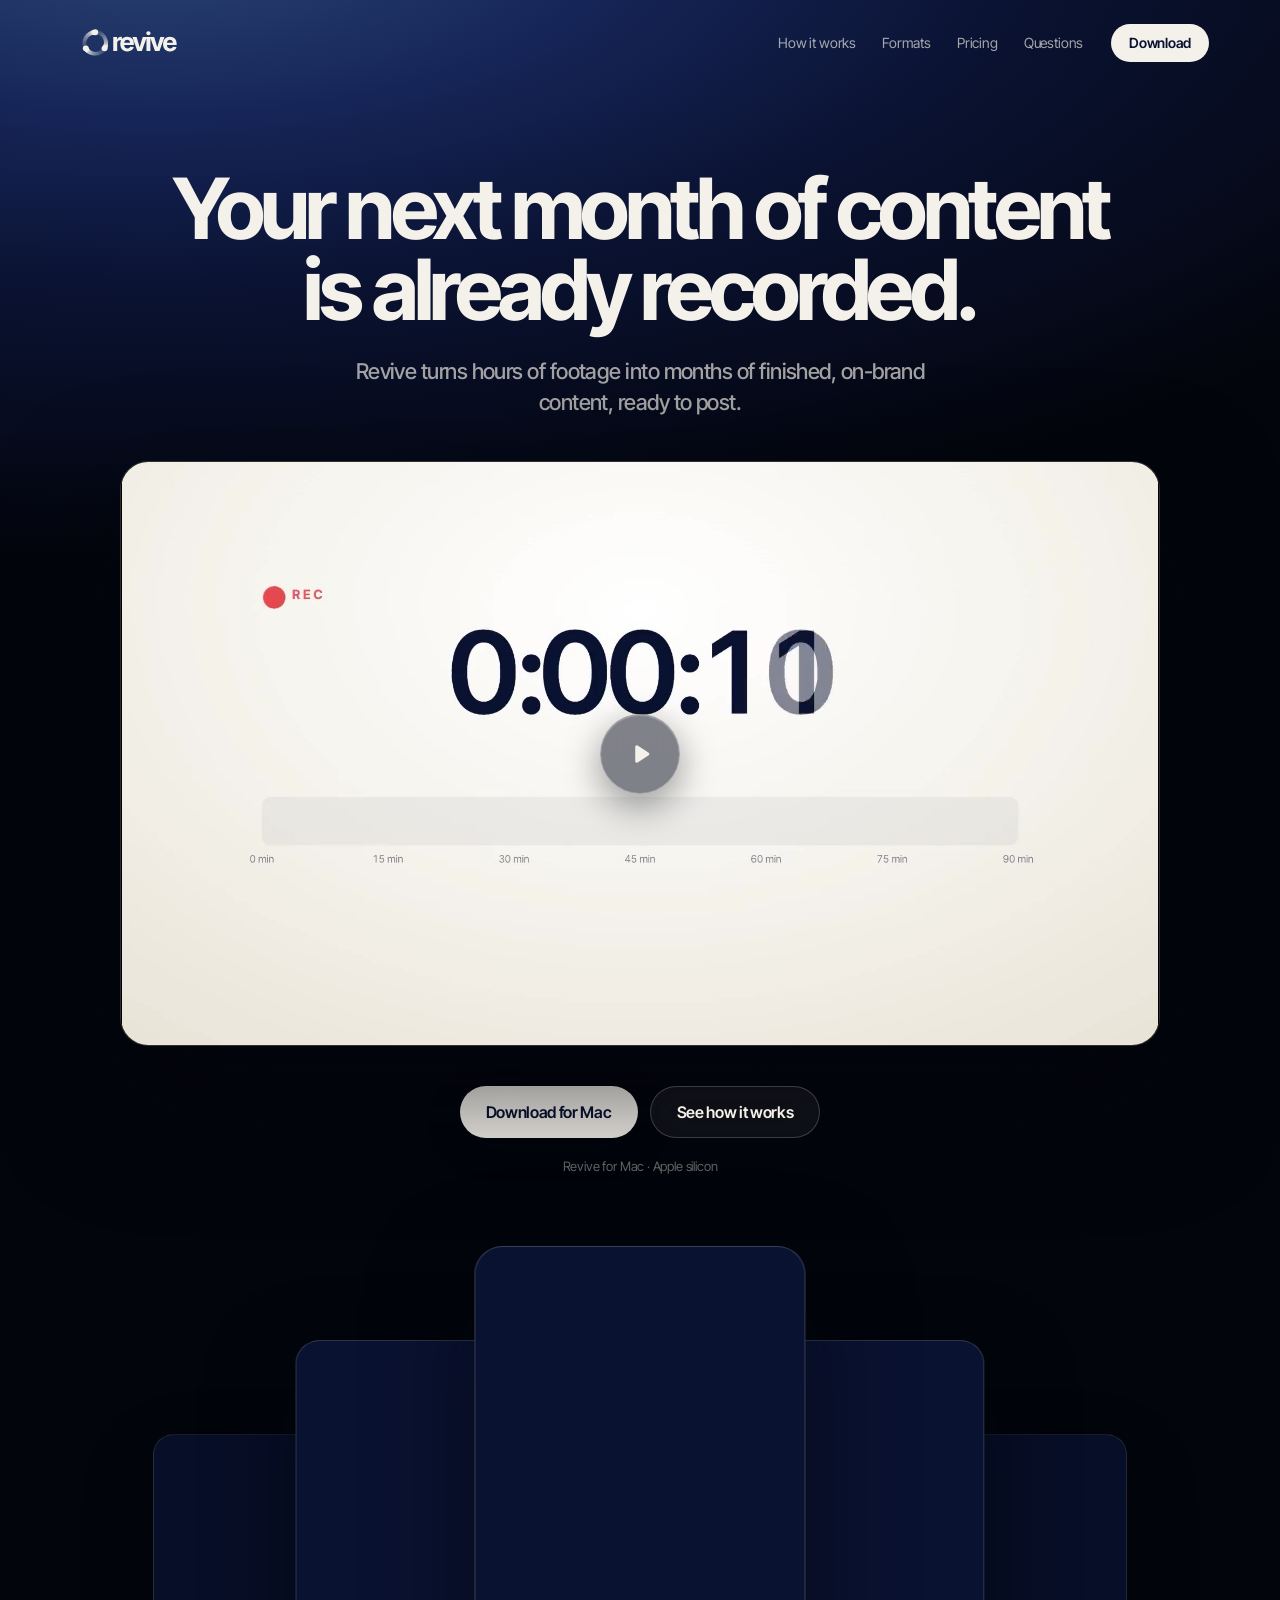
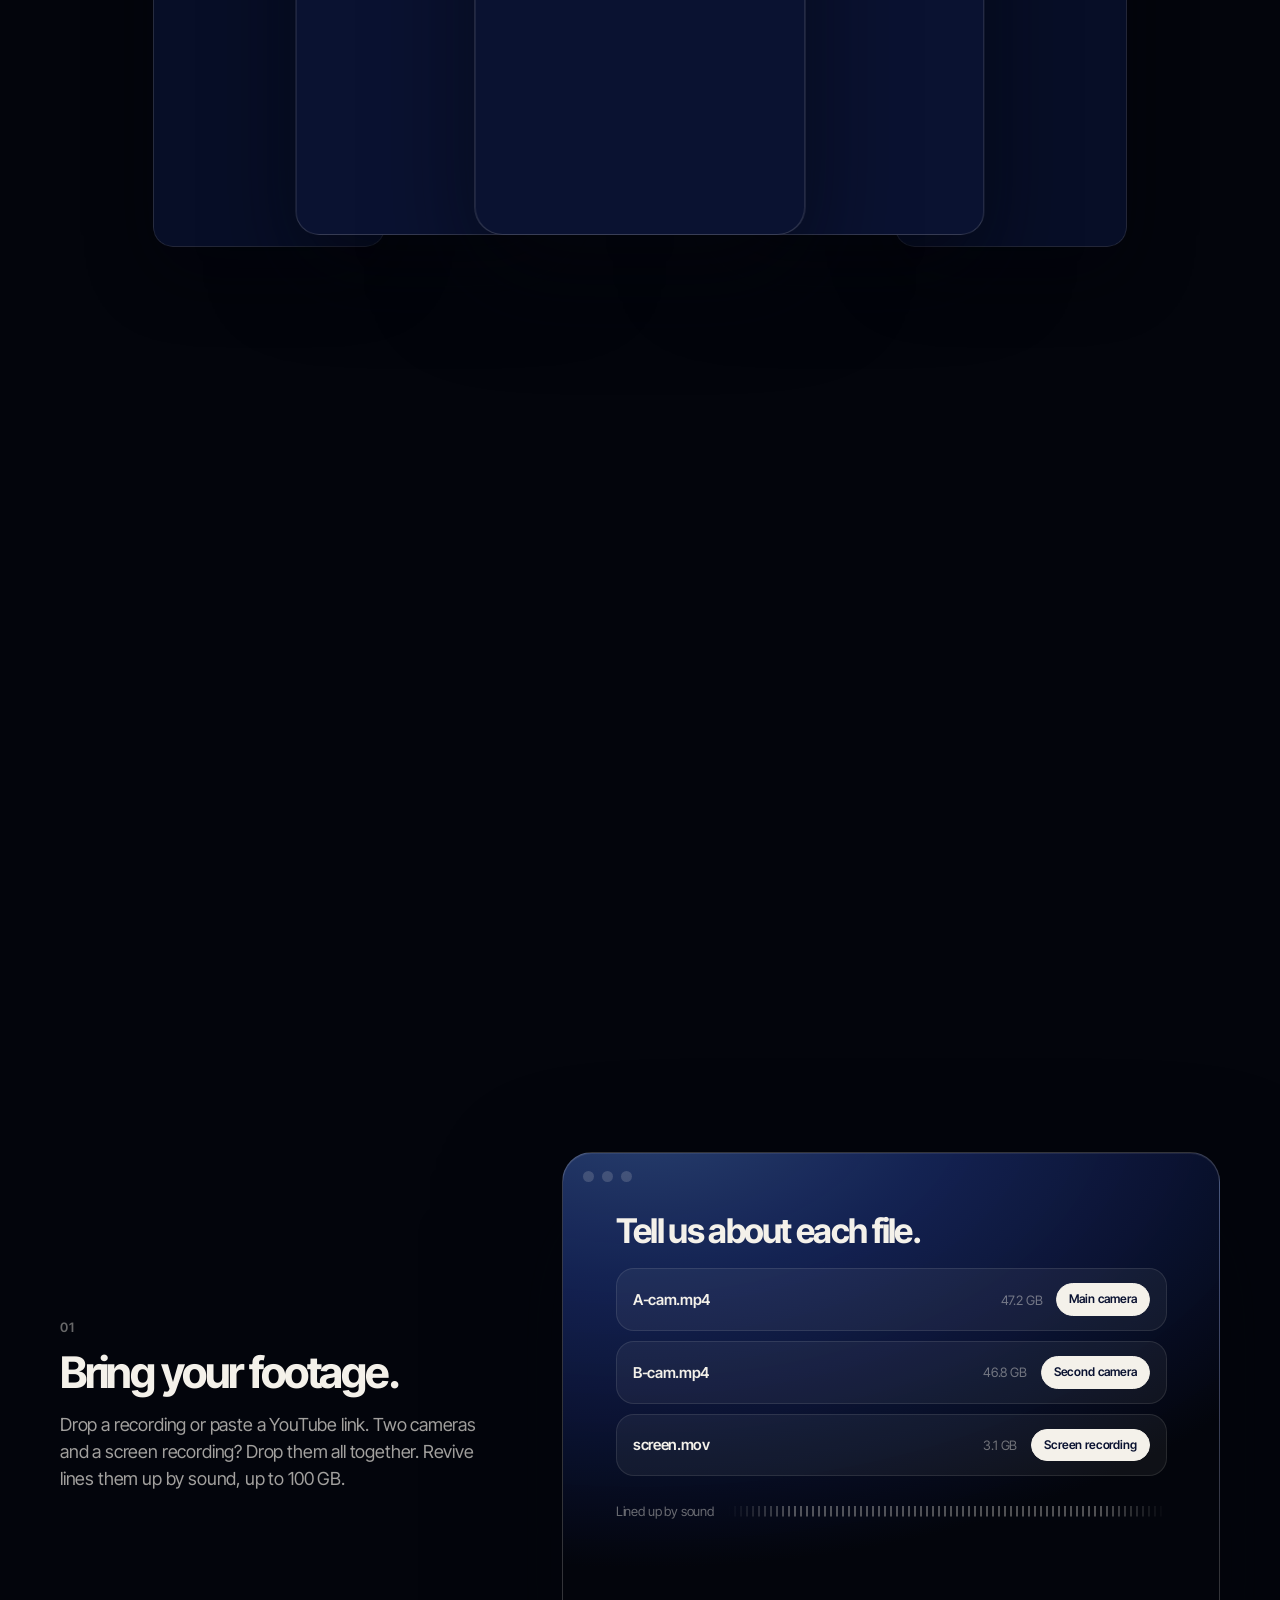
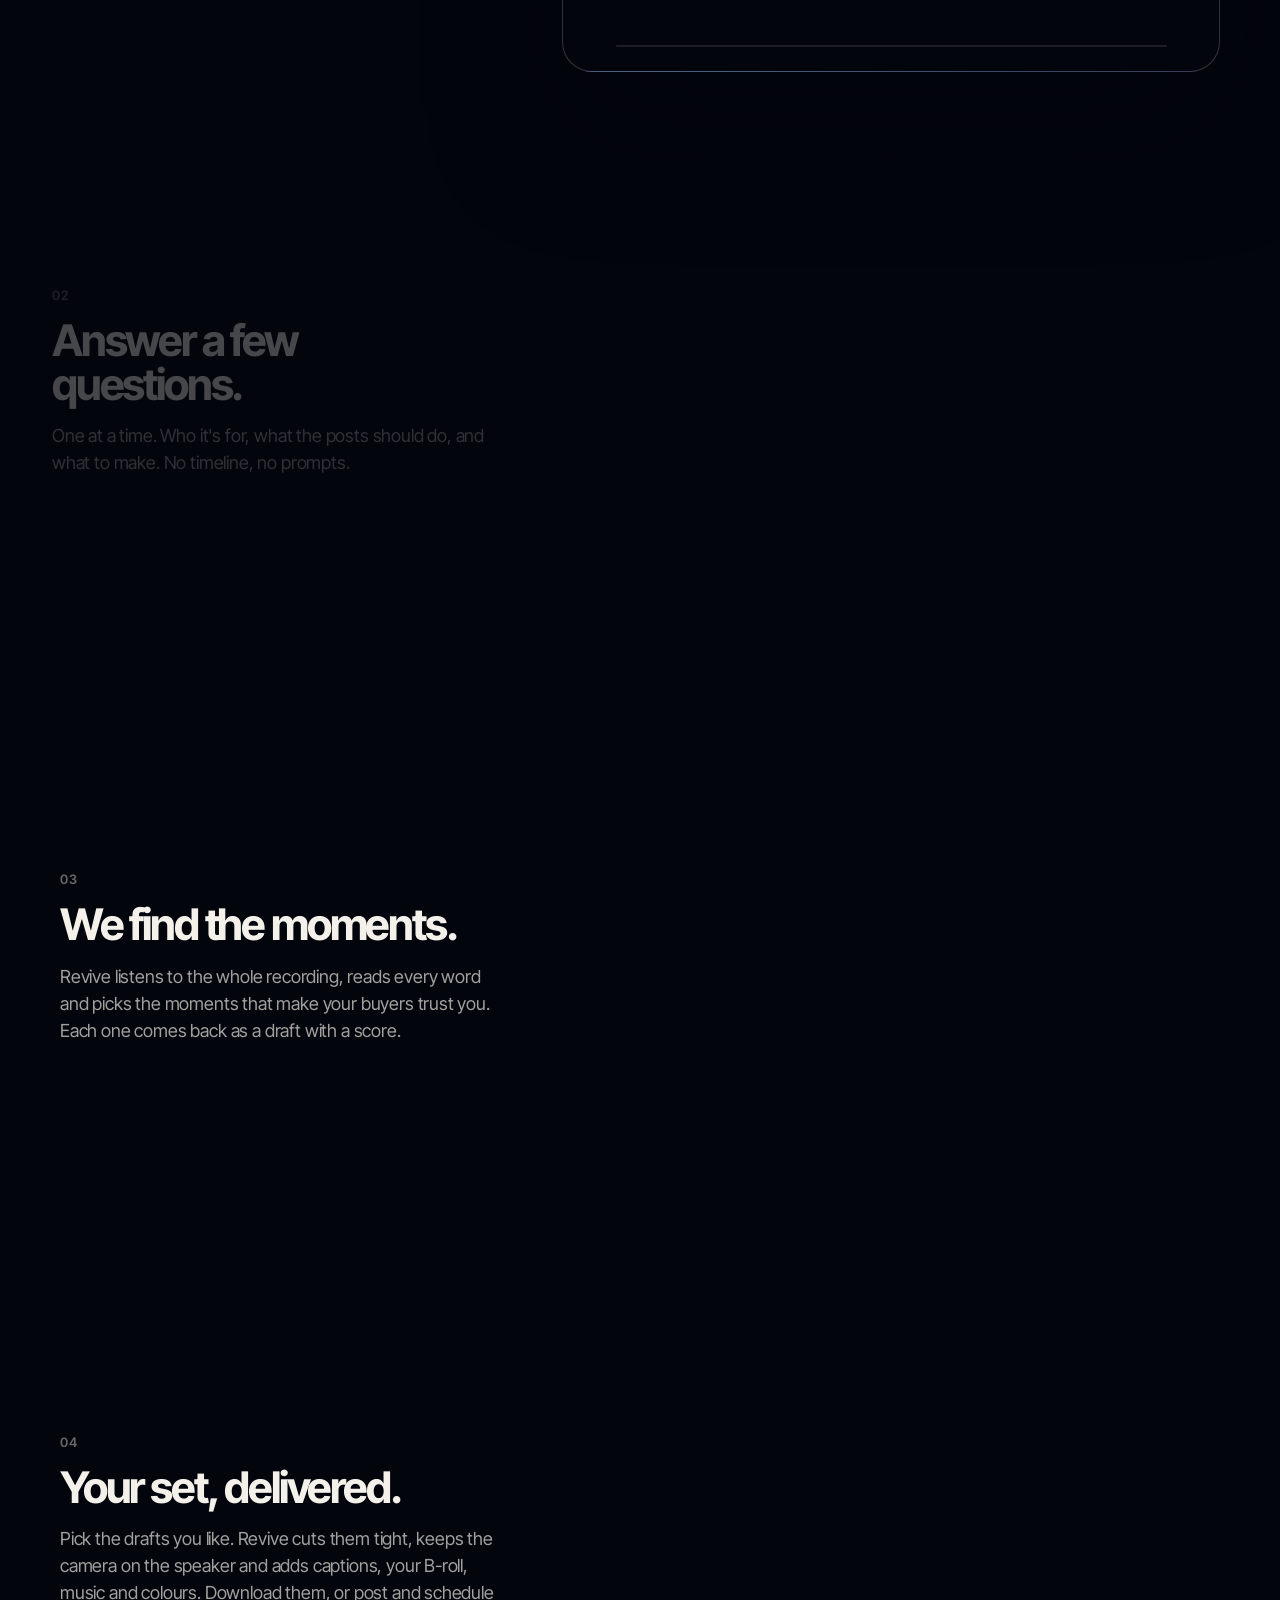
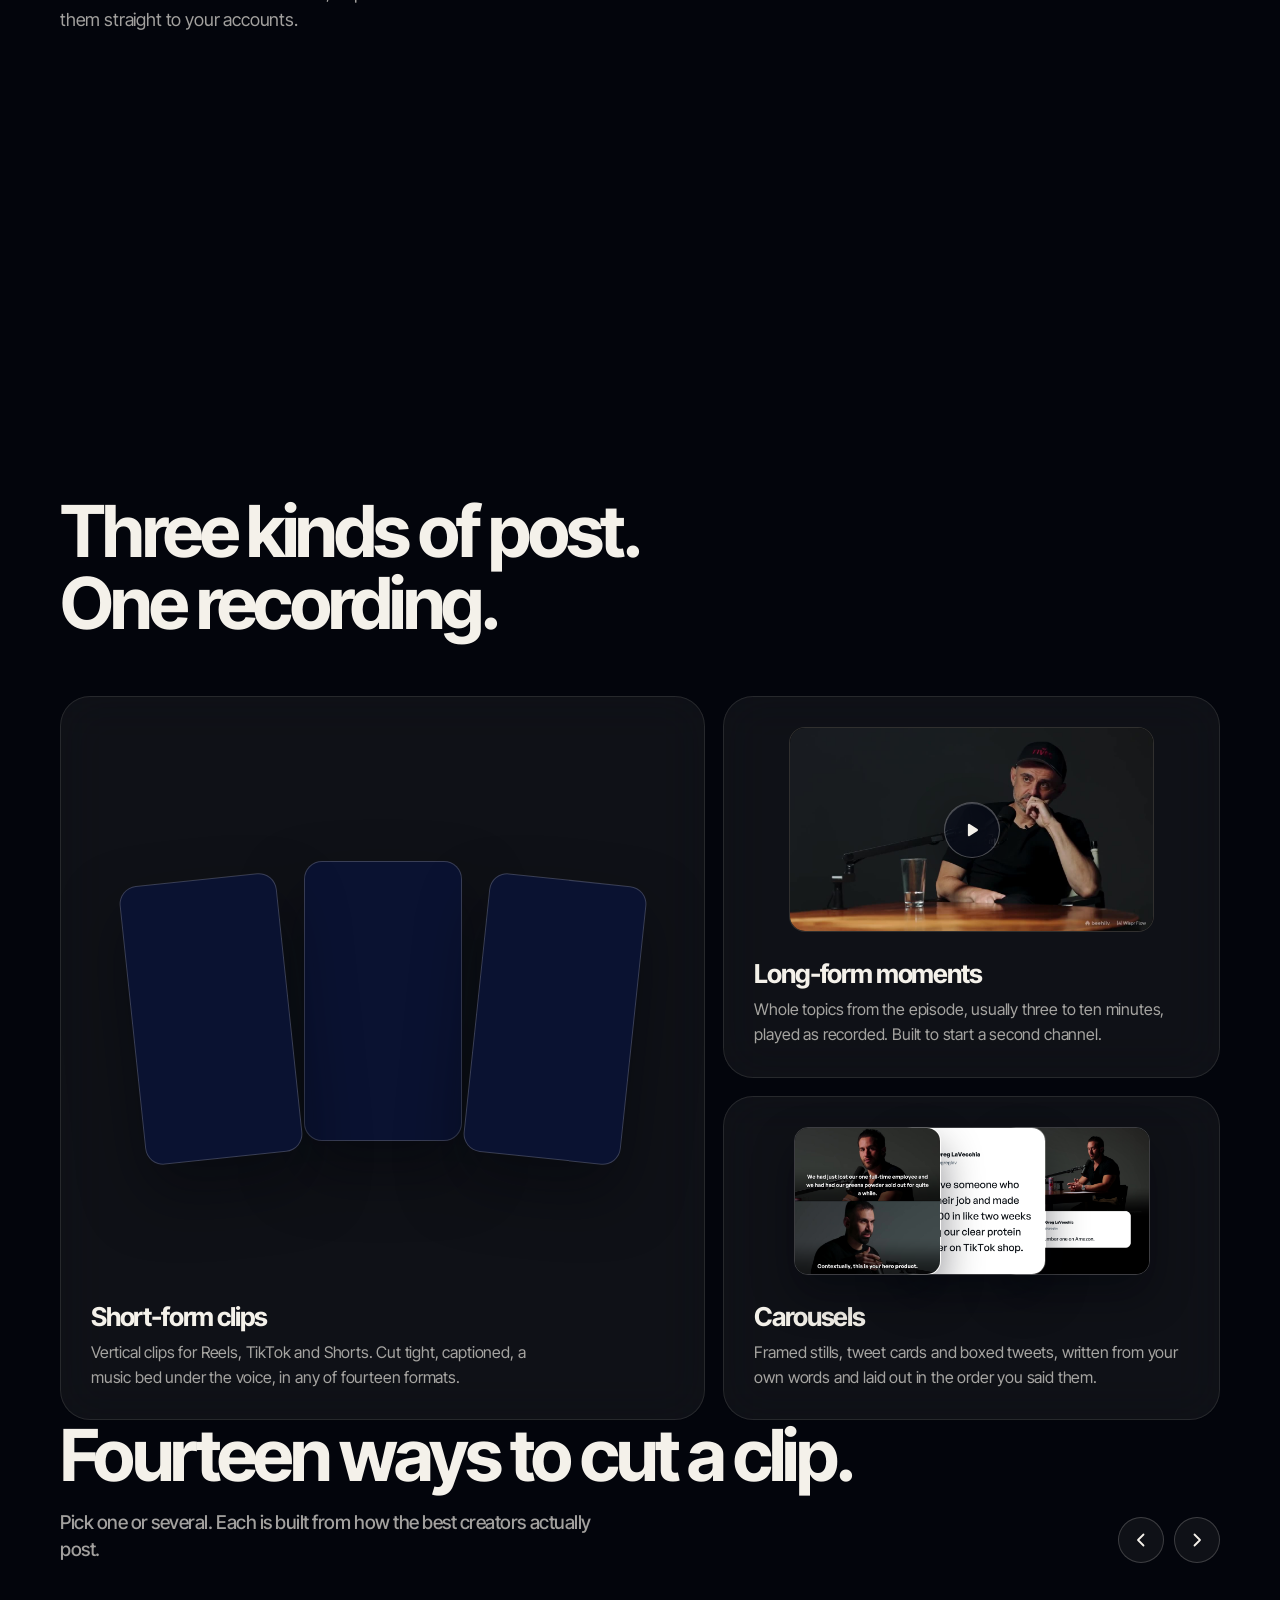
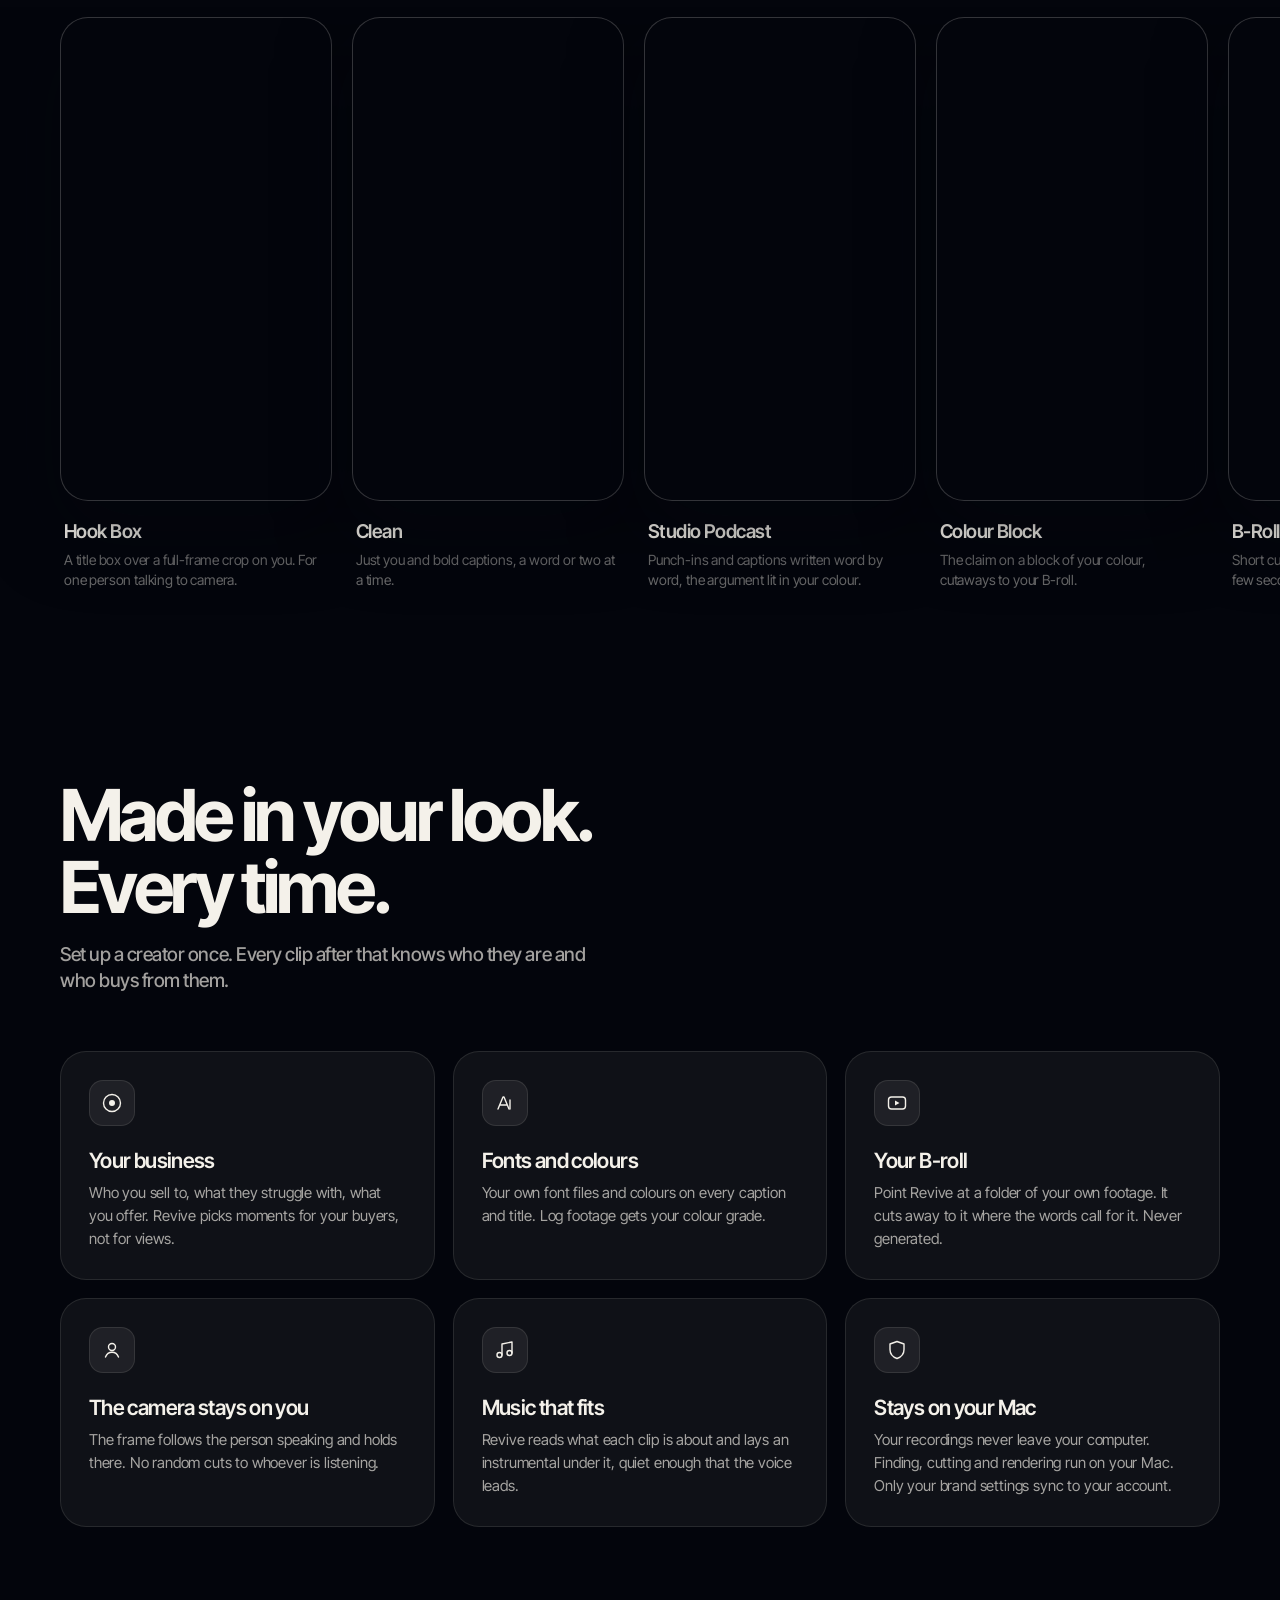
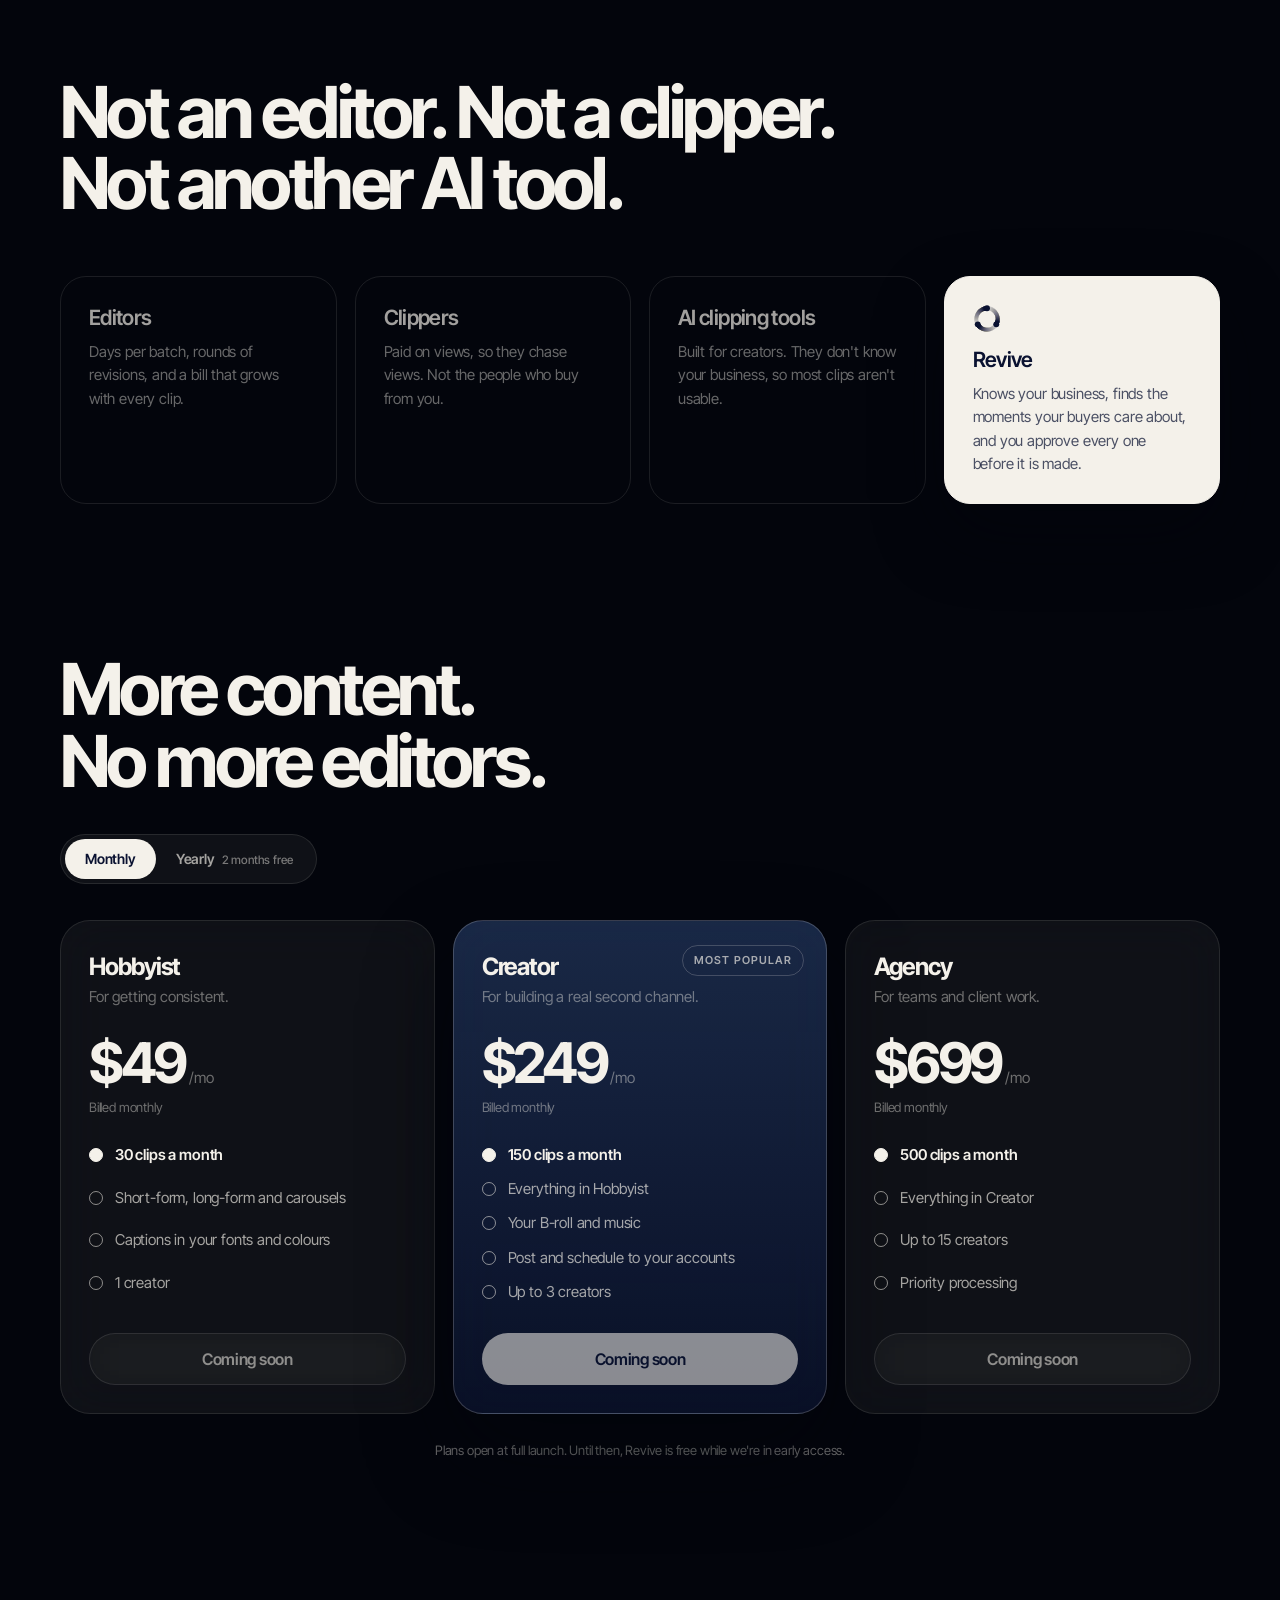
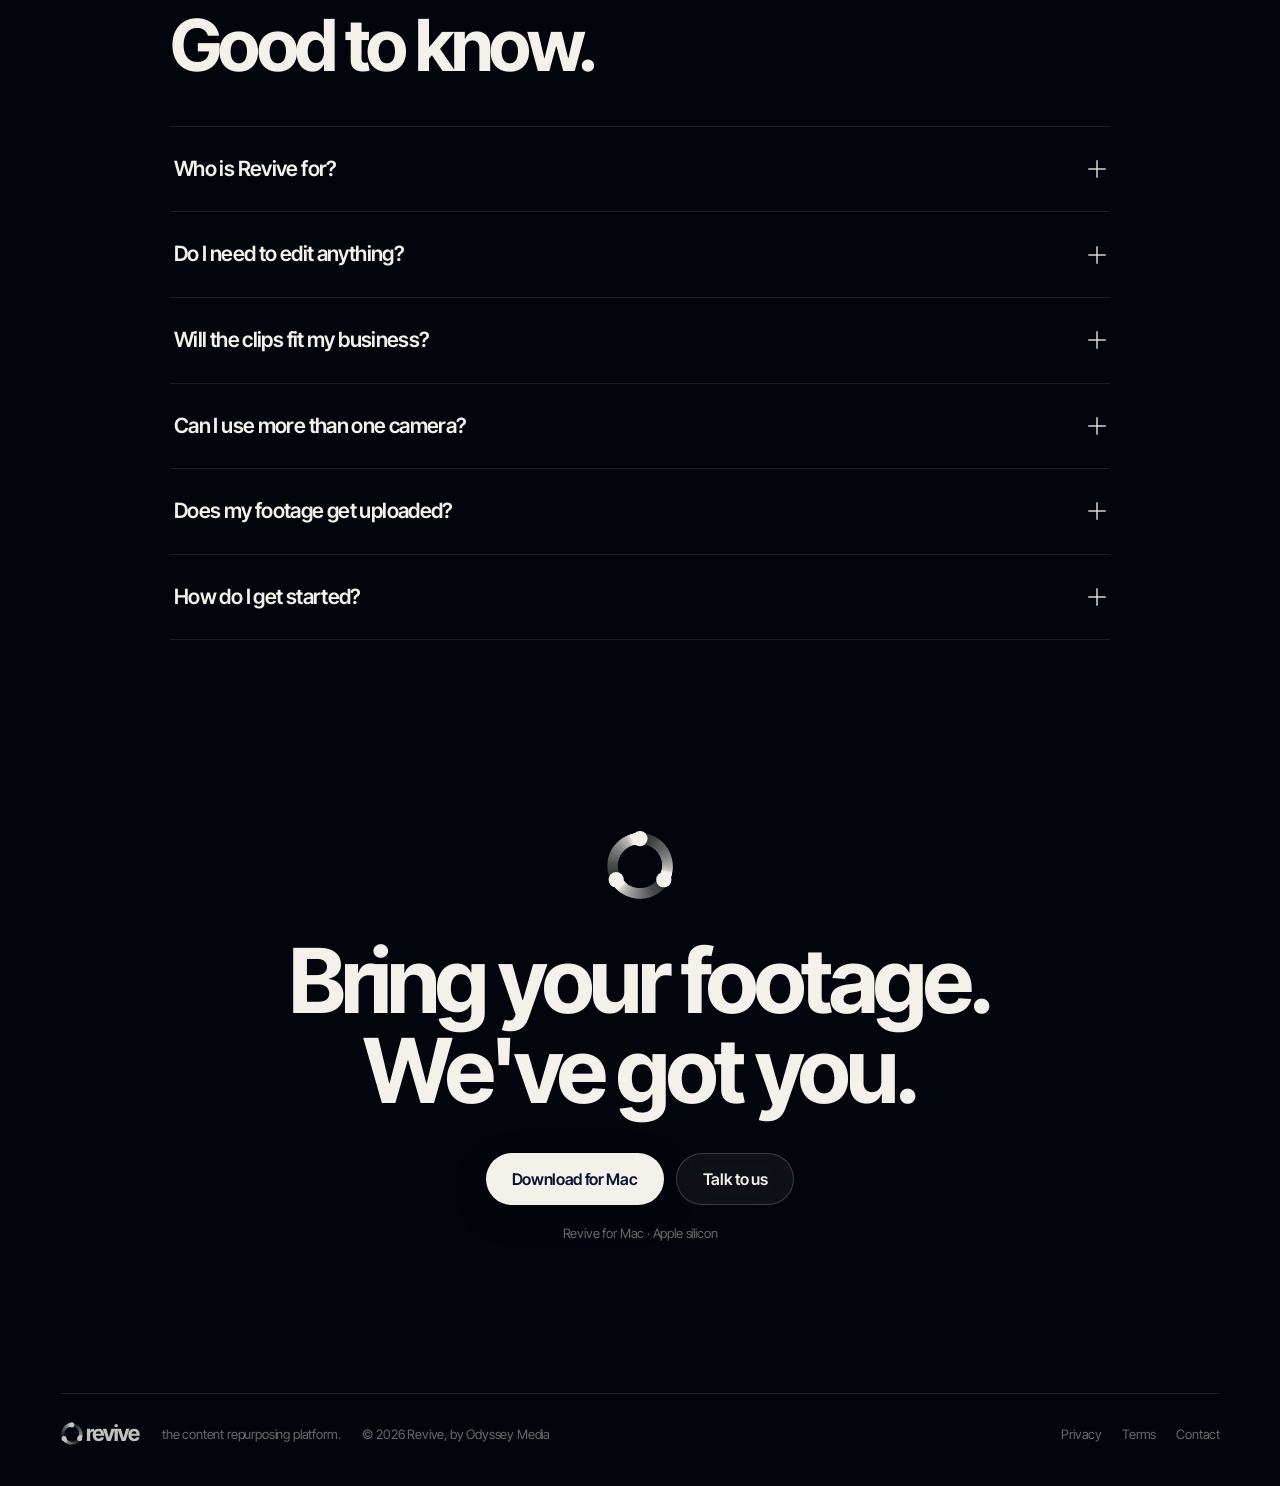
==== commit 9749074e: "Landing: long-form card plays Revive's own Gary Vee long-form moment Replaces the John and Preston s" ====
--- a/index.html
+++ b/index.html
@@ -18,7 +18,7 @@
   <link rel="preconnect" href="https://fonts.googleapis.com" />
   <link rel="preconnect" href="https://fonts.gstatic.com" crossorigin />
   <link href="https://fonts.googleapis.com/css2?family=Inter+Tight:wght@400;500;600;700&display=swap" rel="stylesheet" />
-  <link rel="stylesheet" href="style.css?v=20261105f" />
+  <link rel="stylesheet" href="style.css?v=20261105g" />
   <script>document.documentElement.classList.add("js")</script>
 </head>
 <body>
@@ -169,7 +169,7 @@
           <p>Vertical clips for Reels, TikTok and Shorts. Cut tight, captioned, a music bed under the voice, in any of fourteen formats.</p>
         </article>
         <article class="tile r" style="--d:1">
-          <div class="art art-long"><video data-player src="media/longform.mp4" muted loop playsinline autoplay preload="metadata" aria-label="Long-form moment example"></video></div>
+          <div class="art art-long"><video data-player data-from="20" src="media/longform-gary.mp4" poster="media/longform-gary.jpg" muted loop playsinline autoplay preload="metadata" aria-label="Long-form moment example"></video></div>
           <h3>Long-form moments</h3>
           <p>Whole topics from the episode, usually three to ten minutes, played as recorded. Built to start a second channel.</p>
         </article>
@@ -286,6 +286,6 @@
     </div>
   </footer>
 
-  <script src="main.js?v=20261105f"></script>
+  <script src="main.js?v=20261105g"></script>
 </body>
 </html>
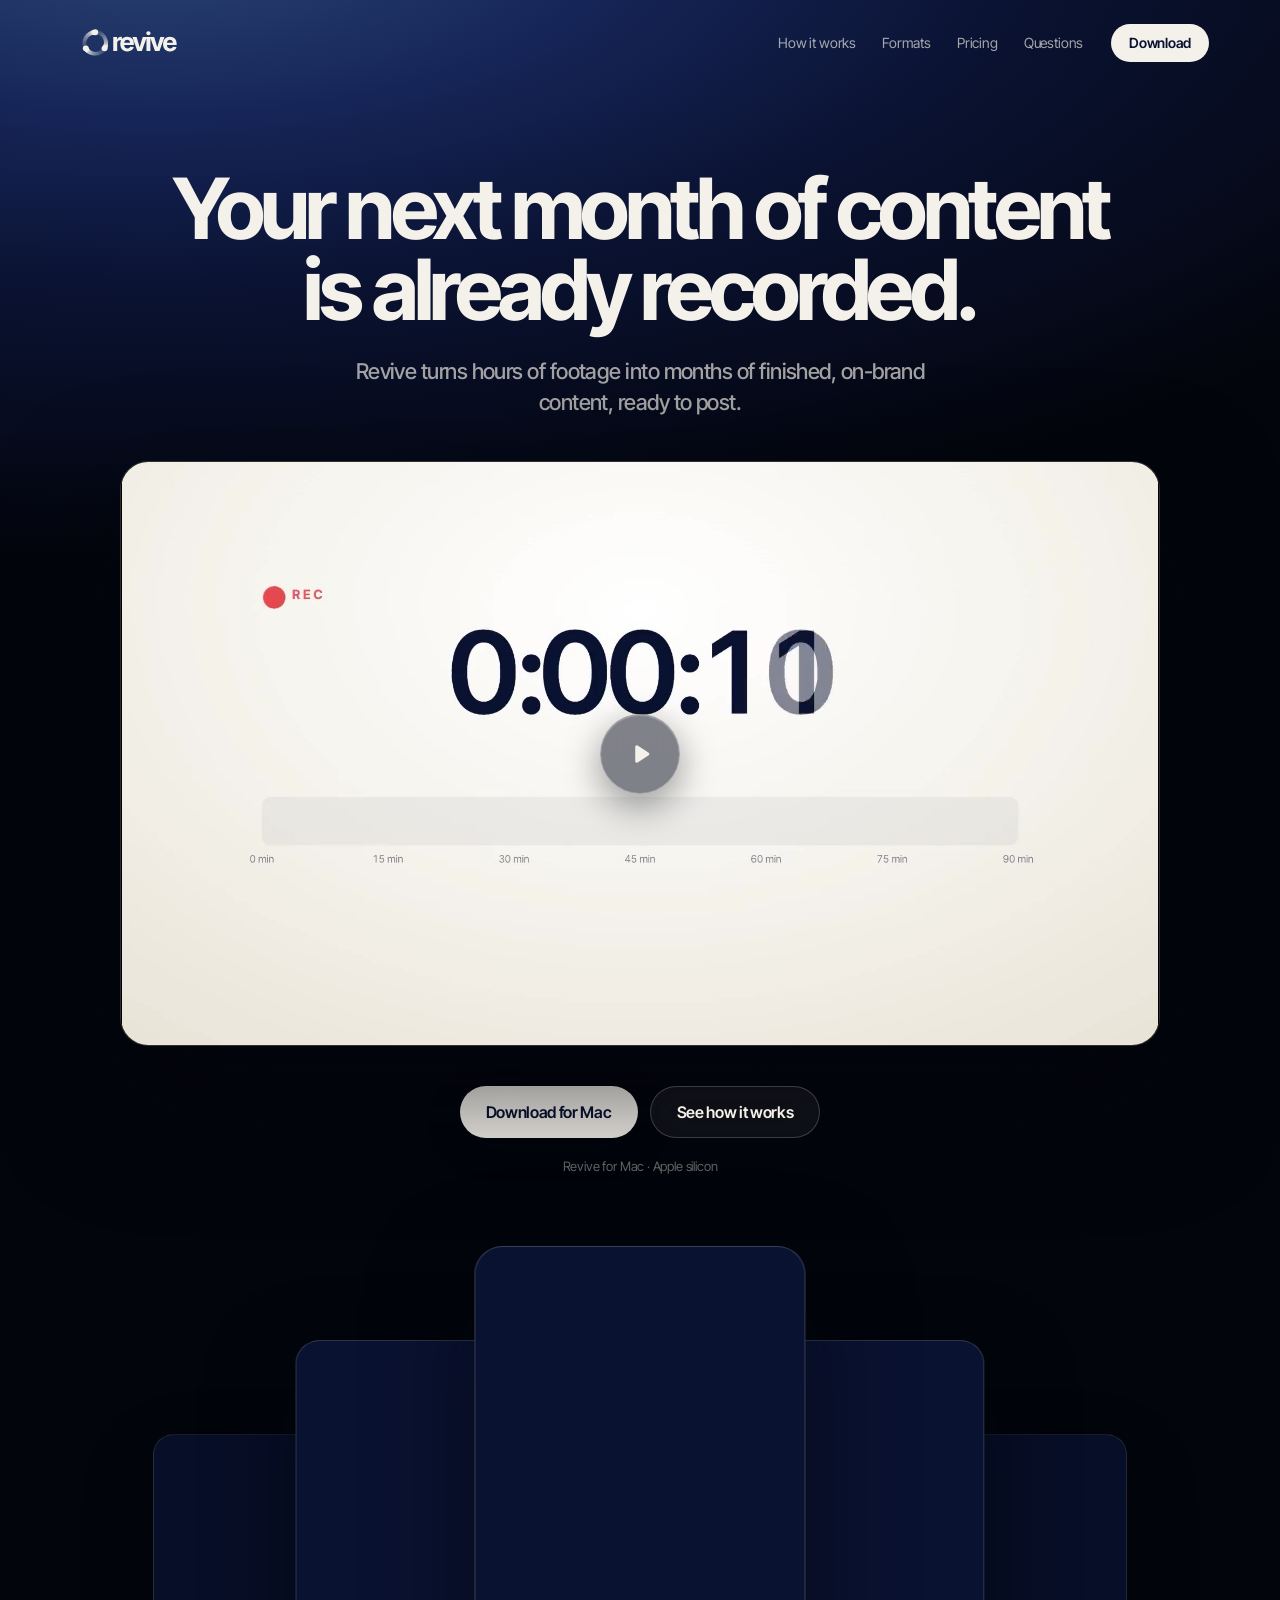
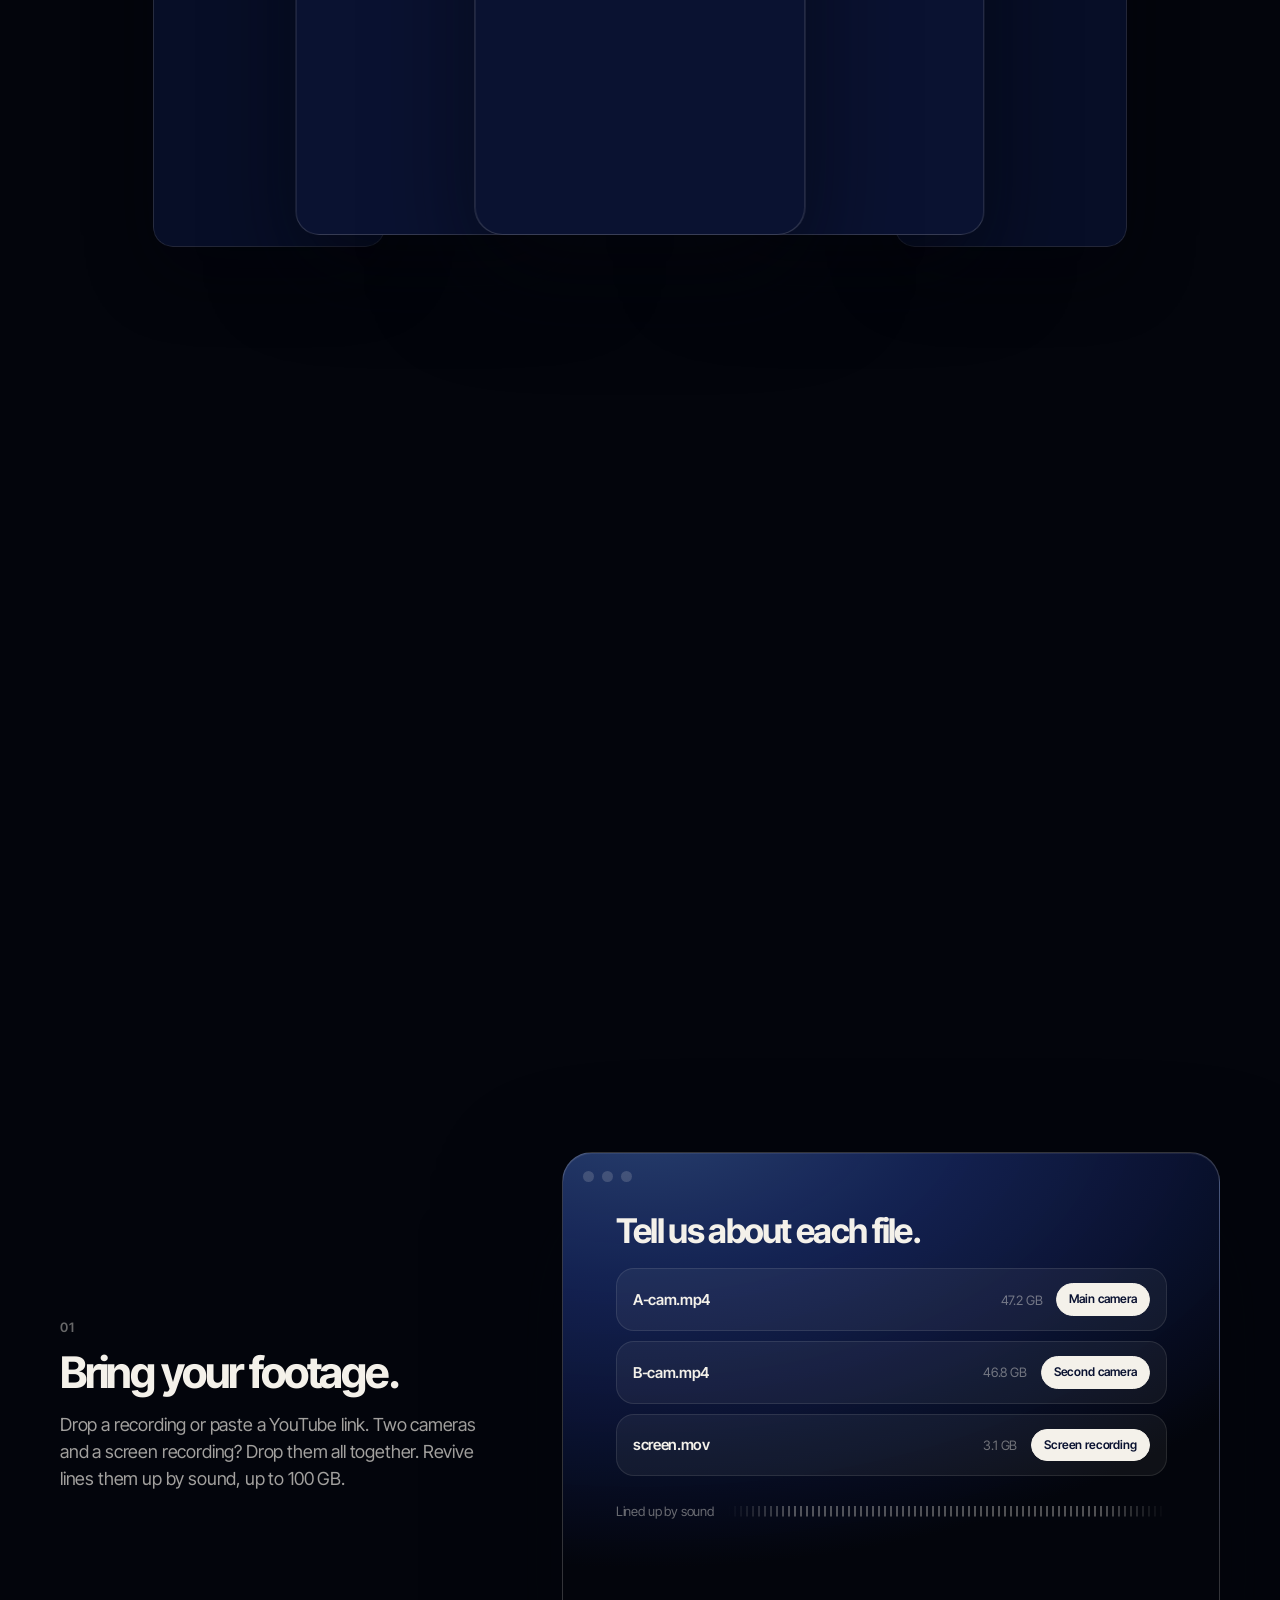
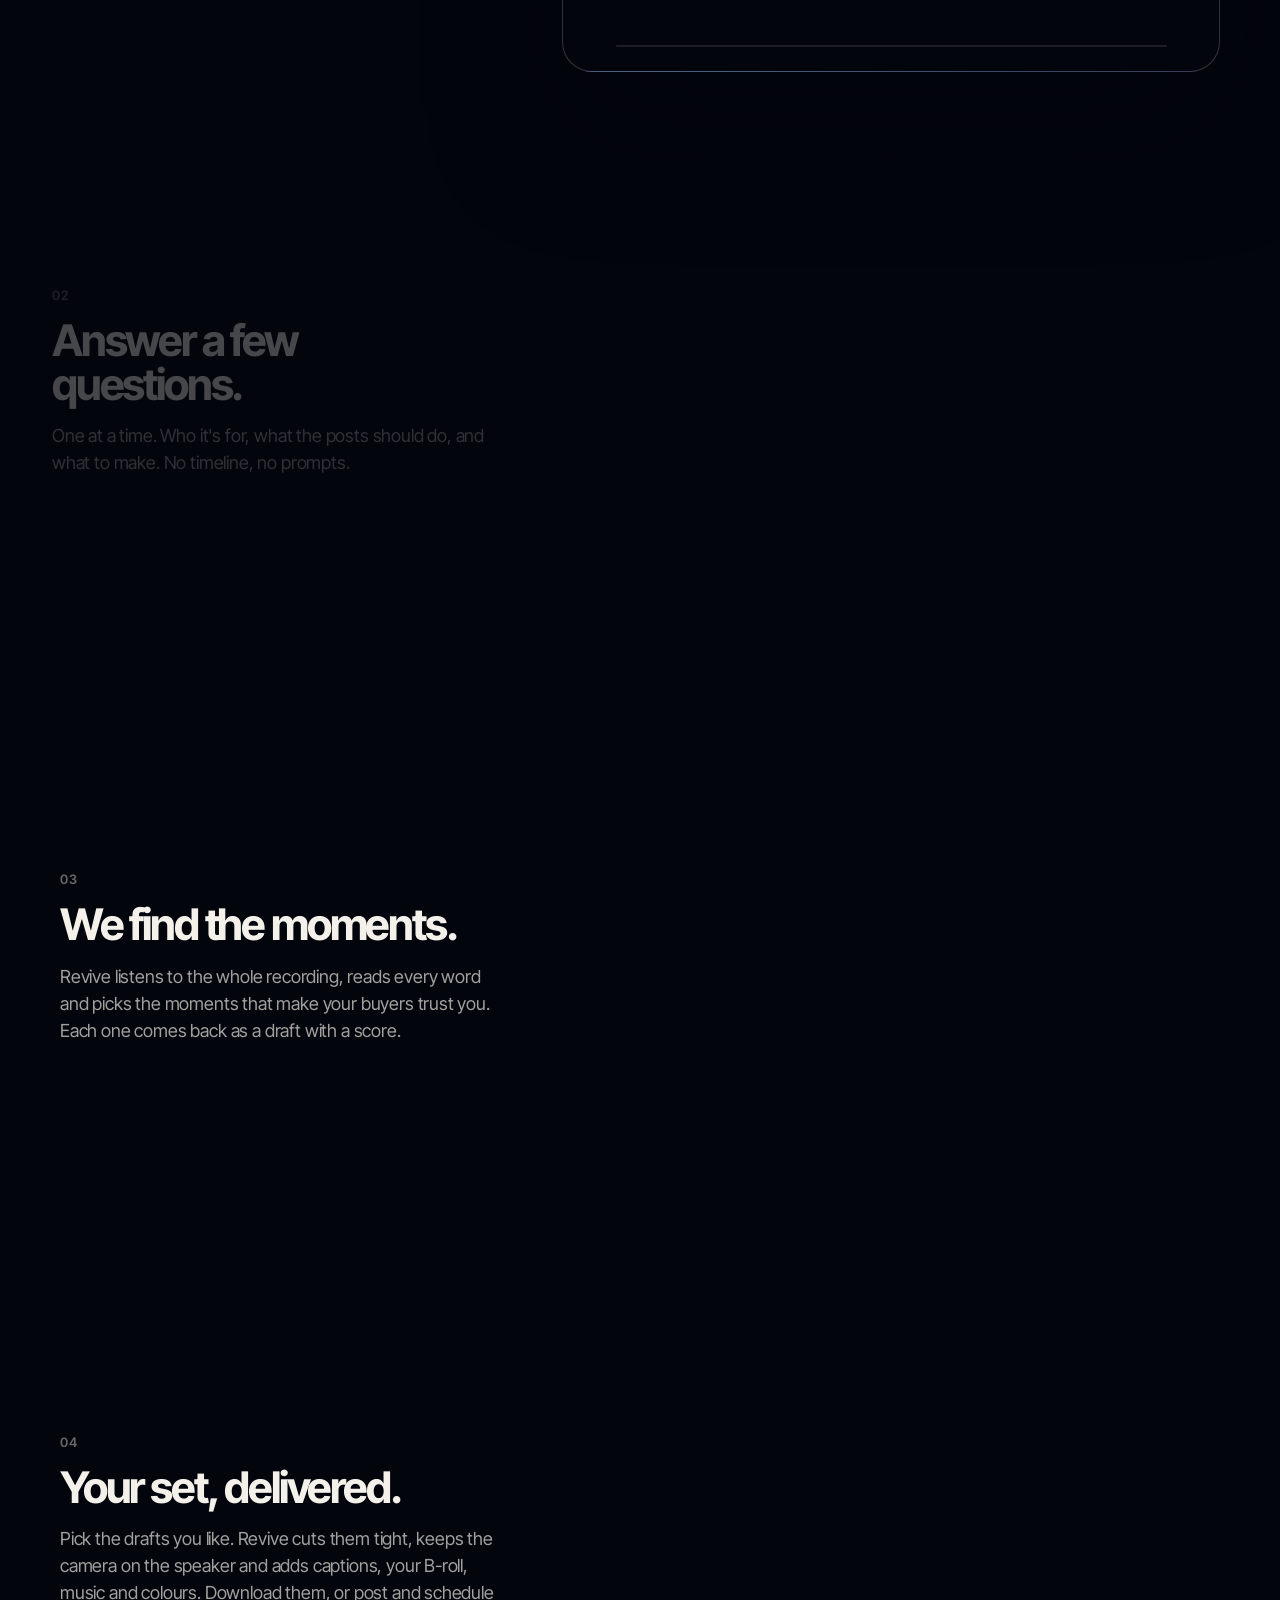
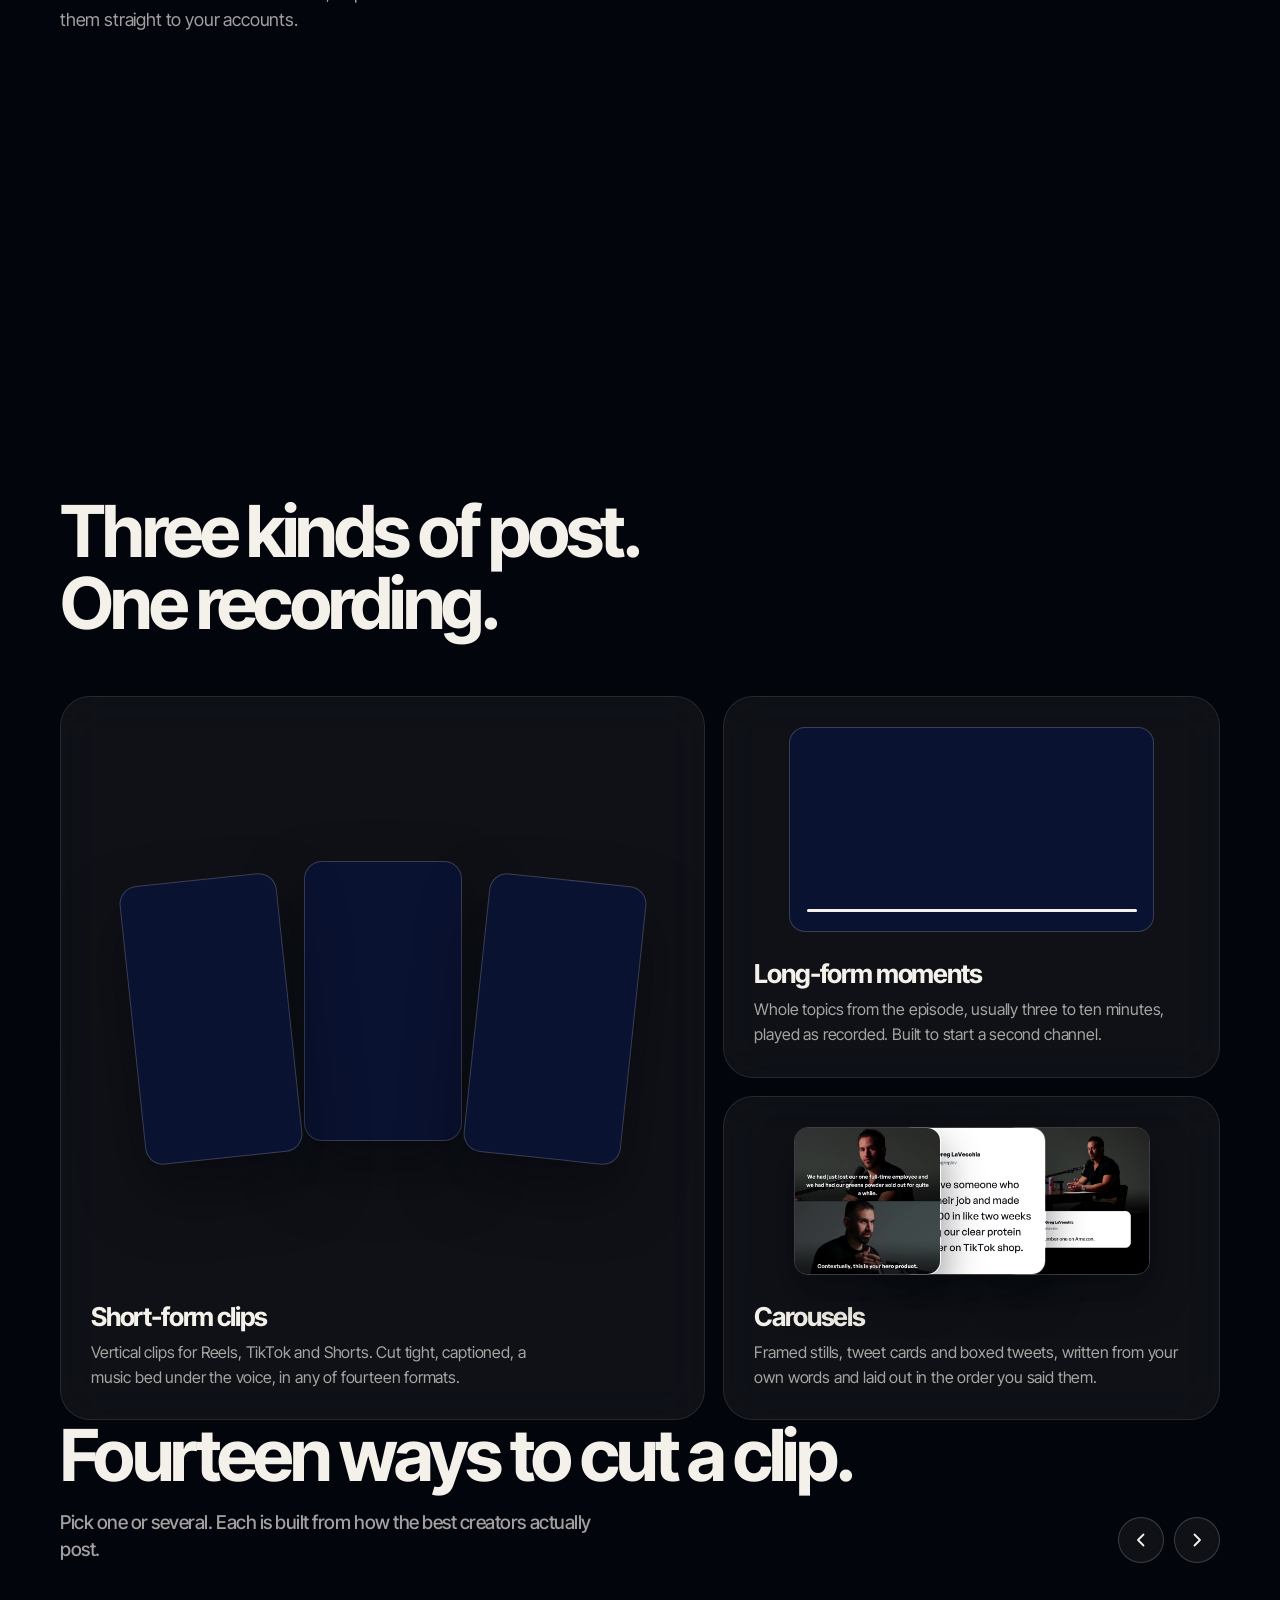
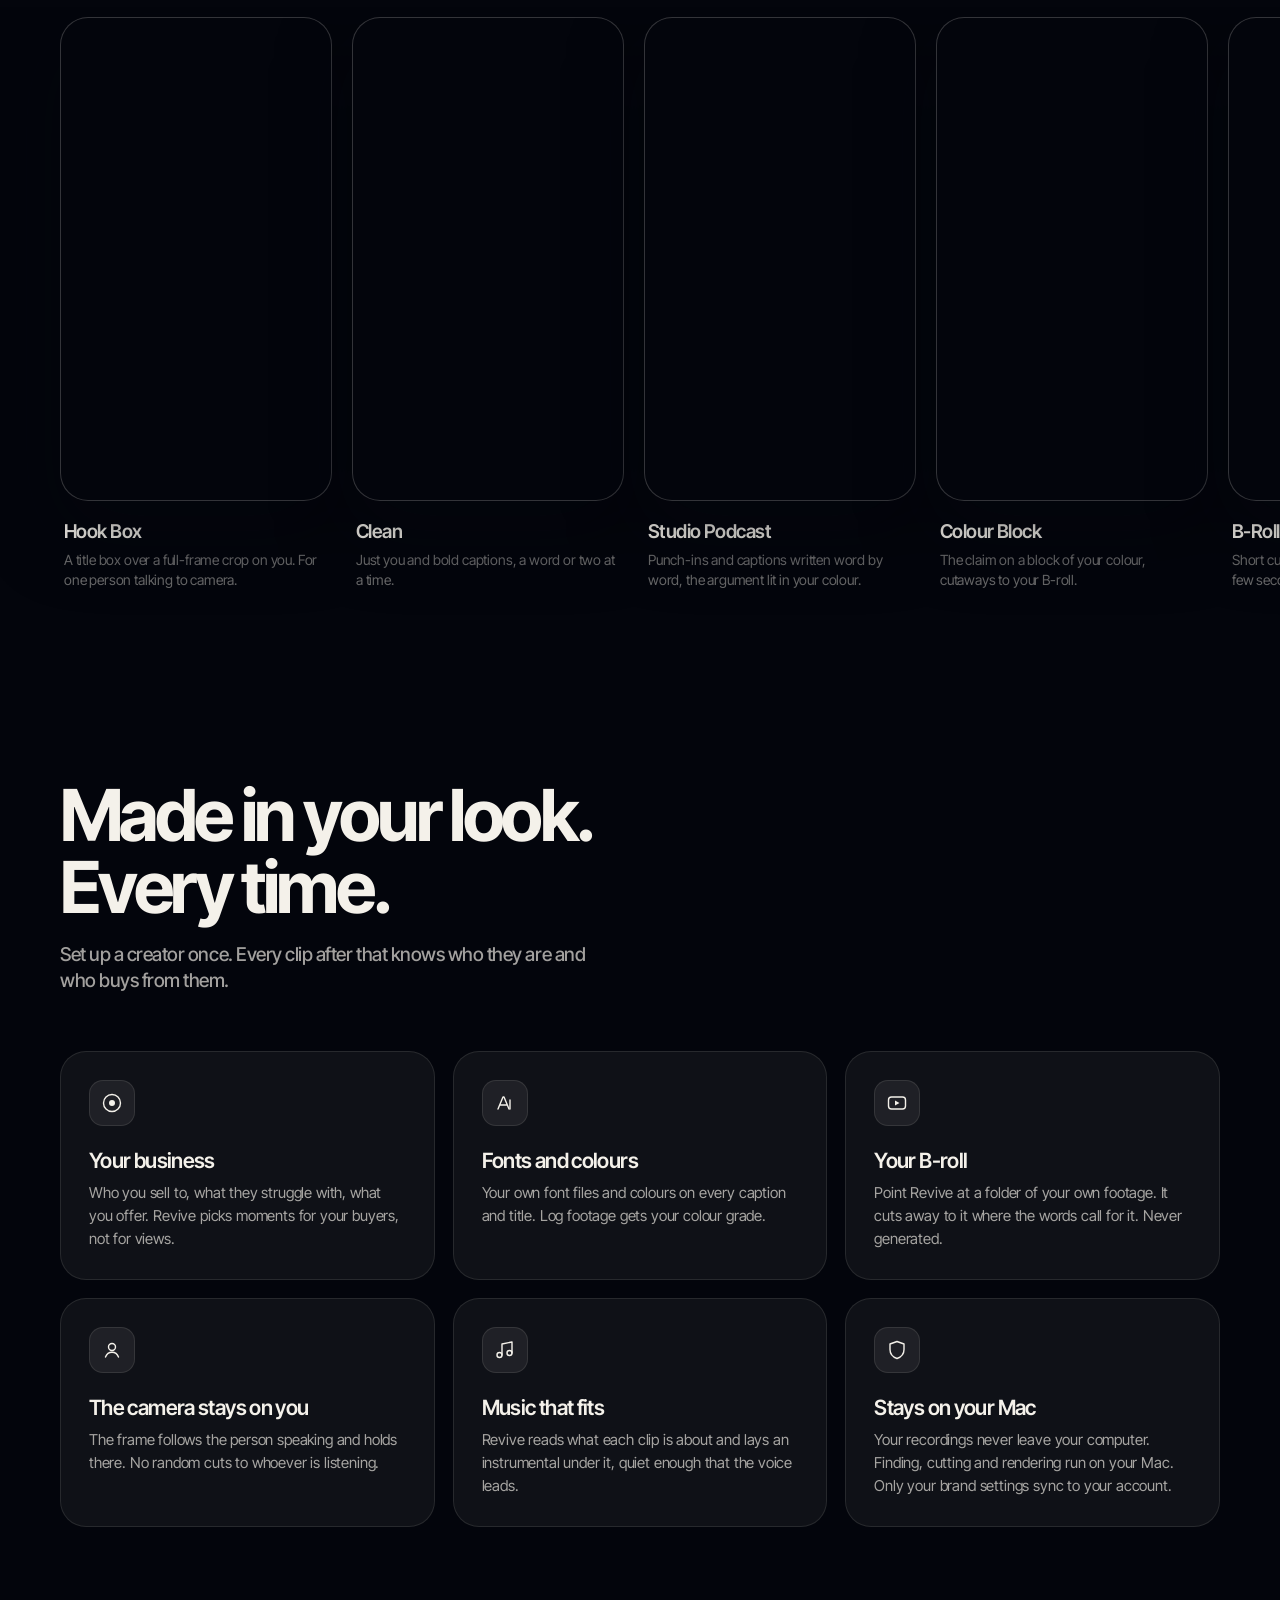
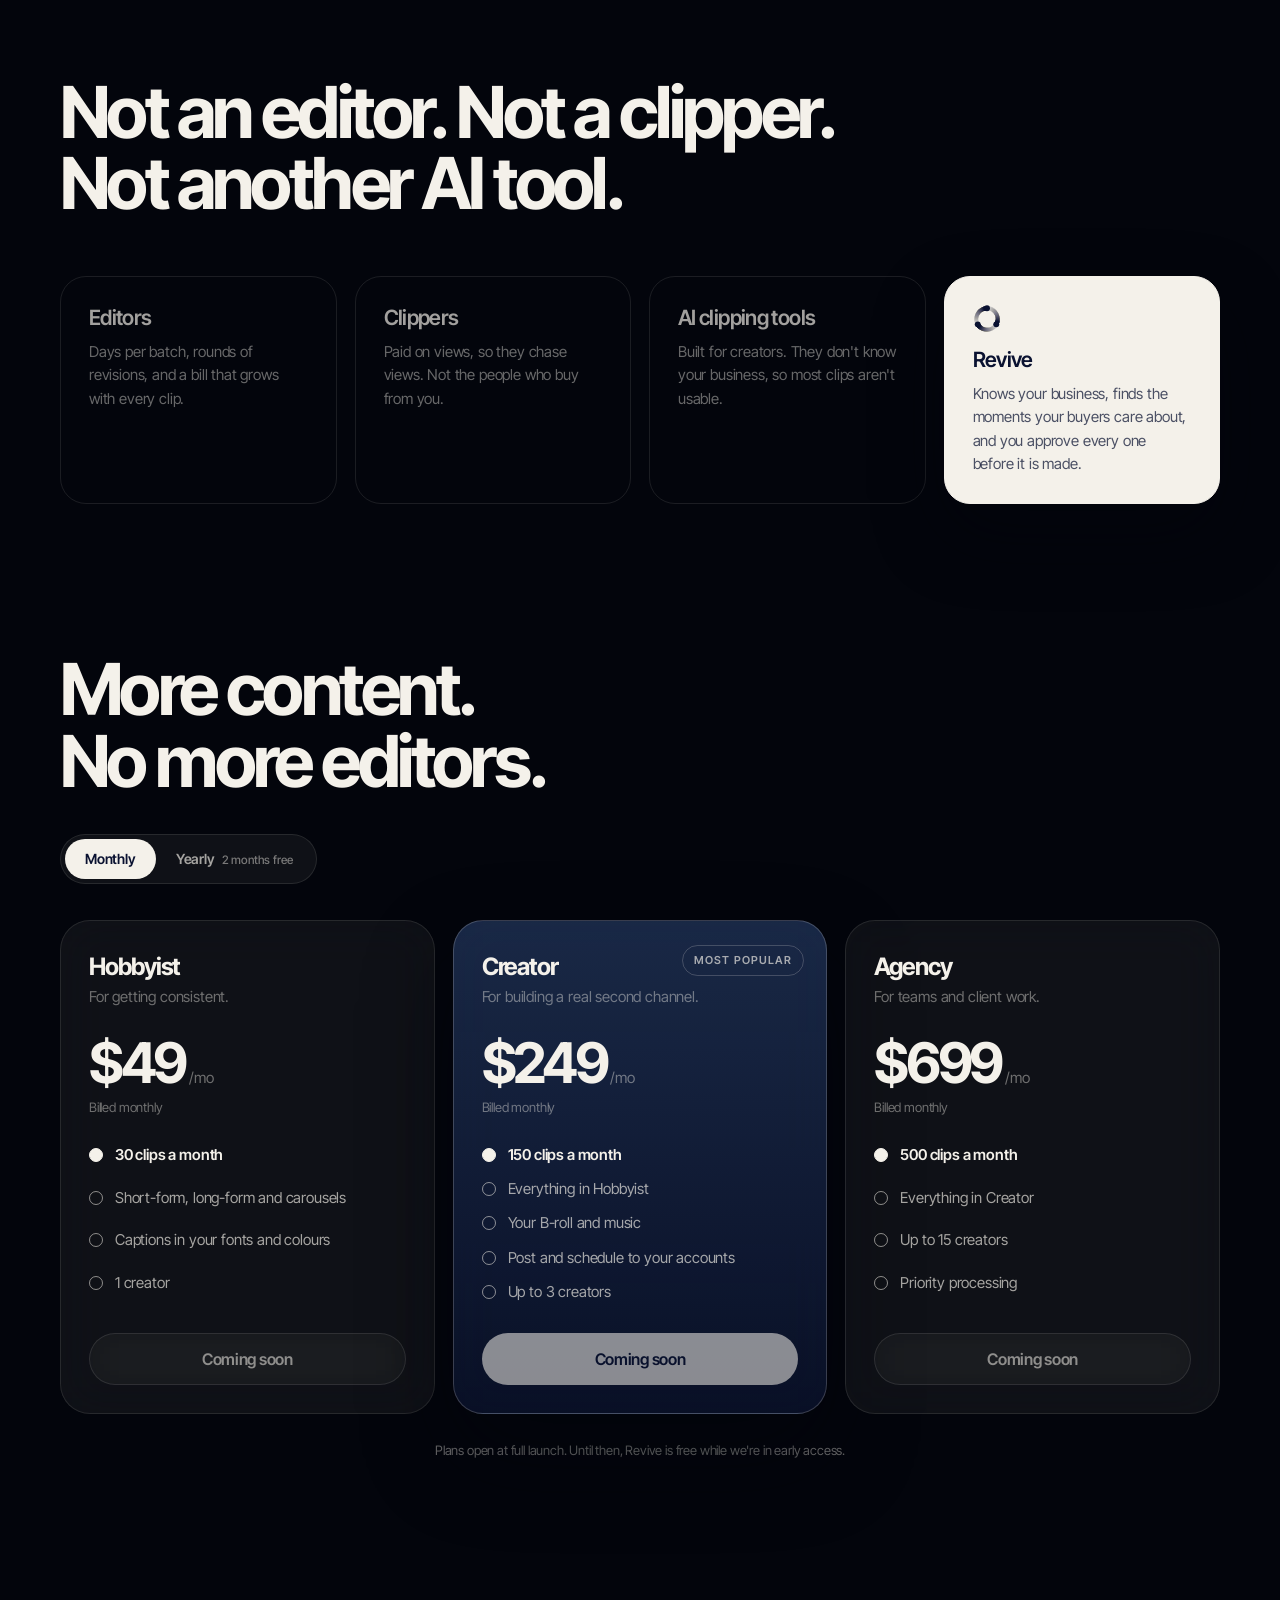
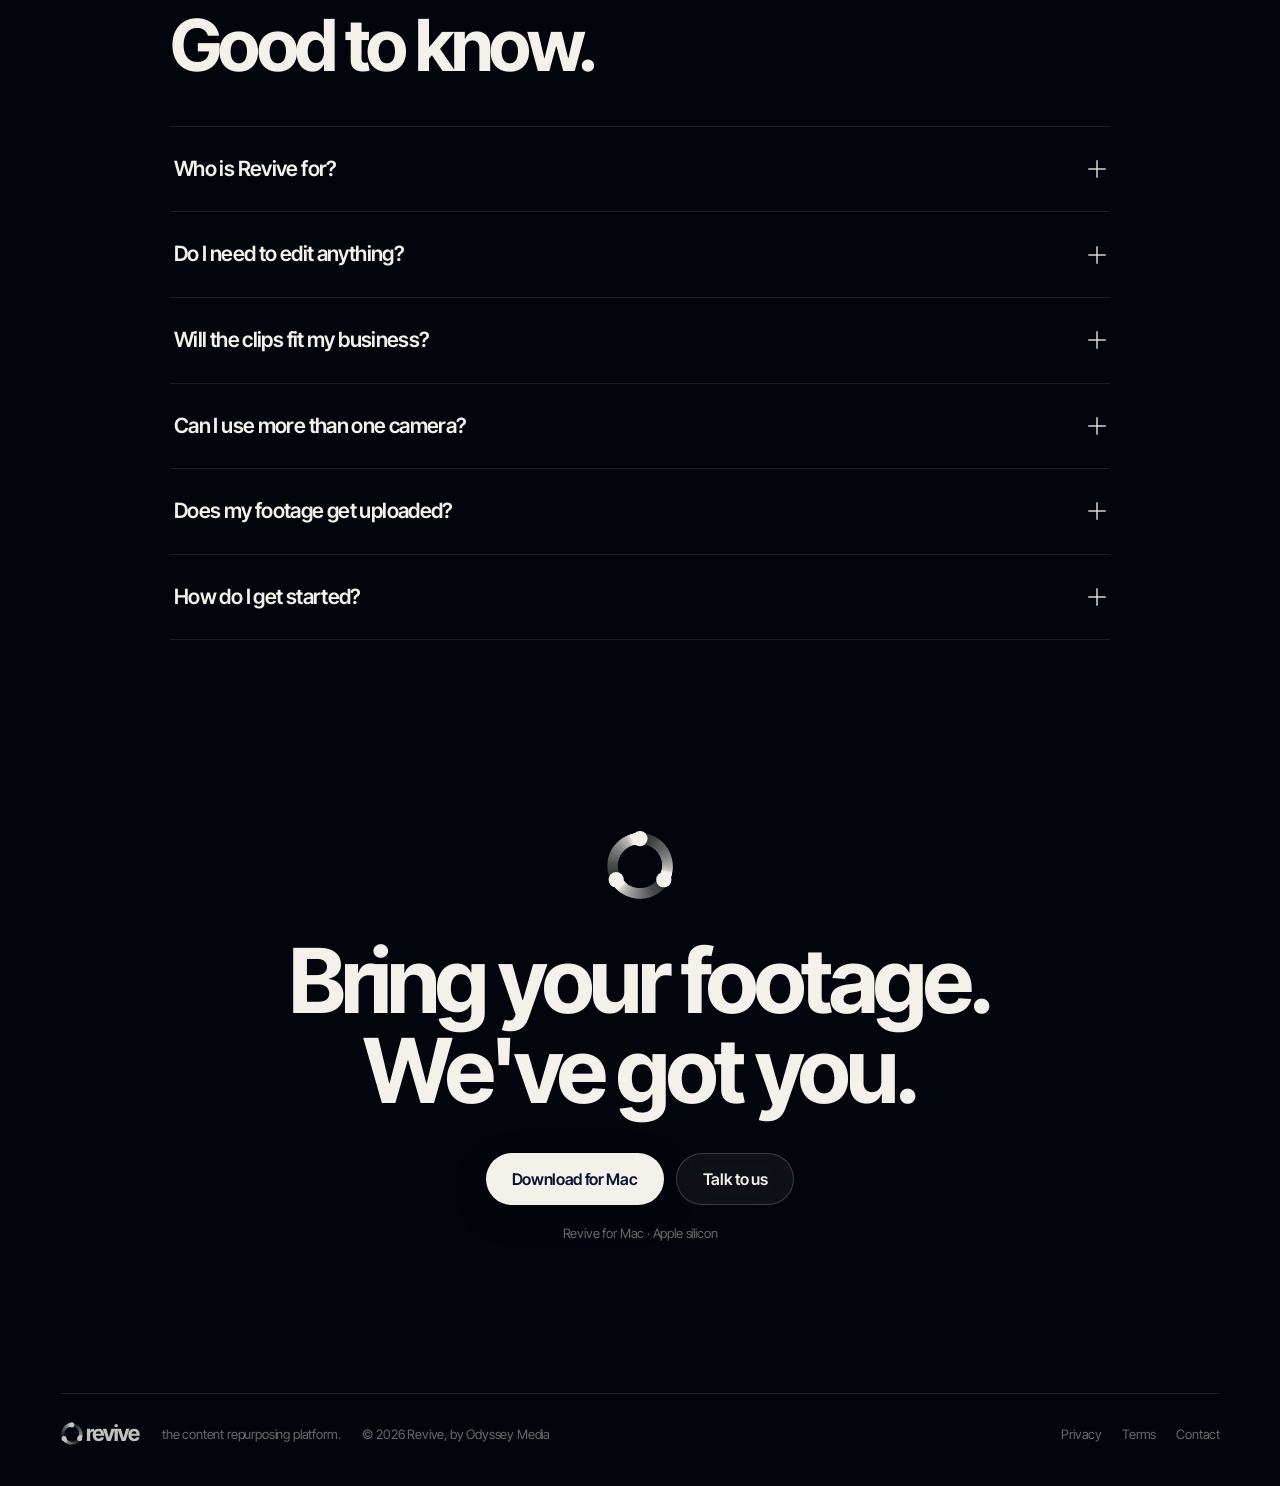
==== commit f9cb8c0e: "Landing: long-form card is a silent Gary Vee loop again, no player Co-Authored-By: Claude Opus 5.5 <" ====
--- a/index.html
+++ b/index.html
@@ -18,7 +18,7 @@
   <link rel="preconnect" href="https://fonts.googleapis.com" />
   <link rel="preconnect" href="https://fonts.gstatic.com" crossorigin />
   <link href="https://fonts.googleapis.com/css2?family=Inter+Tight:wght@400;500;600;700&display=swap" rel="stylesheet" />
-  <link rel="stylesheet" href="style.css?v=20261105g" />
+  <link rel="stylesheet" href="style.css?v=20261105h" />
   <script>document.documentElement.classList.add("js")</script>
 </head>
 <body>
@@ -169,7 +169,7 @@
           <p>Vertical clips for Reels, TikTok and Shorts. Cut tight, captioned, a music bed under the voice, in any of fourteen formats.</p>
         </article>
         <article class="tile r" style="--d:1">
-          <div class="art art-long"><video data-player data-from="20" src="media/longform-gary.mp4" poster="media/longform-gary.jpg" muted loop playsinline autoplay preload="metadata" aria-label="Long-form moment example"></video></div>
+          <div class="art art-long" aria-hidden="true"><video src="media/longform-gv.mp4" muted loop playsinline preload="none"></video><i></i></div>
           <h3>Long-form moments</h3>
           <p>Whole topics from the episode, usually three to ten minutes, played as recorded. Built to start a second channel.</p>
         </article>
@@ -286,6 +286,6 @@
     </div>
   </footer>
 
-  <script src="main.js?v=20261105g"></script>
+  <script src="main.js?v=20261105h"></script>
 </body>
 </html>
--- a/style.css
+++ b/style.css
@@ -146,9 +146,10 @@
 .tile:hover .art-short video:nth-child(2) { transform: translateY(-8px); }
 .tile:hover .art-short video:nth-child(3) { transform: translate(10px, 10px) rotate(9deg); }
 .art-long { position: relative; }
-.art-long .rvp { width: 84%; border-radius: 16px; box-shadow: none; }
-.art-long .rvp video { object-fit: cover; }
-.art-long .rv-big { width: 56px; height: 56px; margin: -28px 0 0 -28px; } .art-long .rv-big svg { width: 20px; height: 20px; margin-left: 1.5px; }
+.art-long video { width: 84%; aspect-ratio: 16 / 9; object-fit: cover; border-radius: 16px; border: 1px solid var(--line-strong); background: var(--dnavy); }
+.art-long i { position: absolute; left: 12%; right: 12%; bottom: 10%; height: 3px; border-radius: 2px; background: rgba(244, 241, 234, 0.25); overflow: hidden; }
+.art-long i::after { content: ""; position: absolute; inset: 0; background: var(--off); transform-origin: 0 50%; animation: lf 8s linear infinite; }
+@keyframes lf { from { transform: scaleX(0); } to { transform: scaleX(1); } }
 .art-car img { width: 34%; aspect-ratio: 1; object-fit: cover; border-radius: 14px; border: 1px solid var(--line-strong); margin-left: -10%; box-shadow: 0 20px 40px rgba(3, 5, 12, 0.45); transition: transform 0.9s var(--ease); }
 .art-car img:first-child { margin-left: 0; position: relative; z-index: 3; }
 .art-car img:nth-child(2) { z-index: 2; position: relative; }
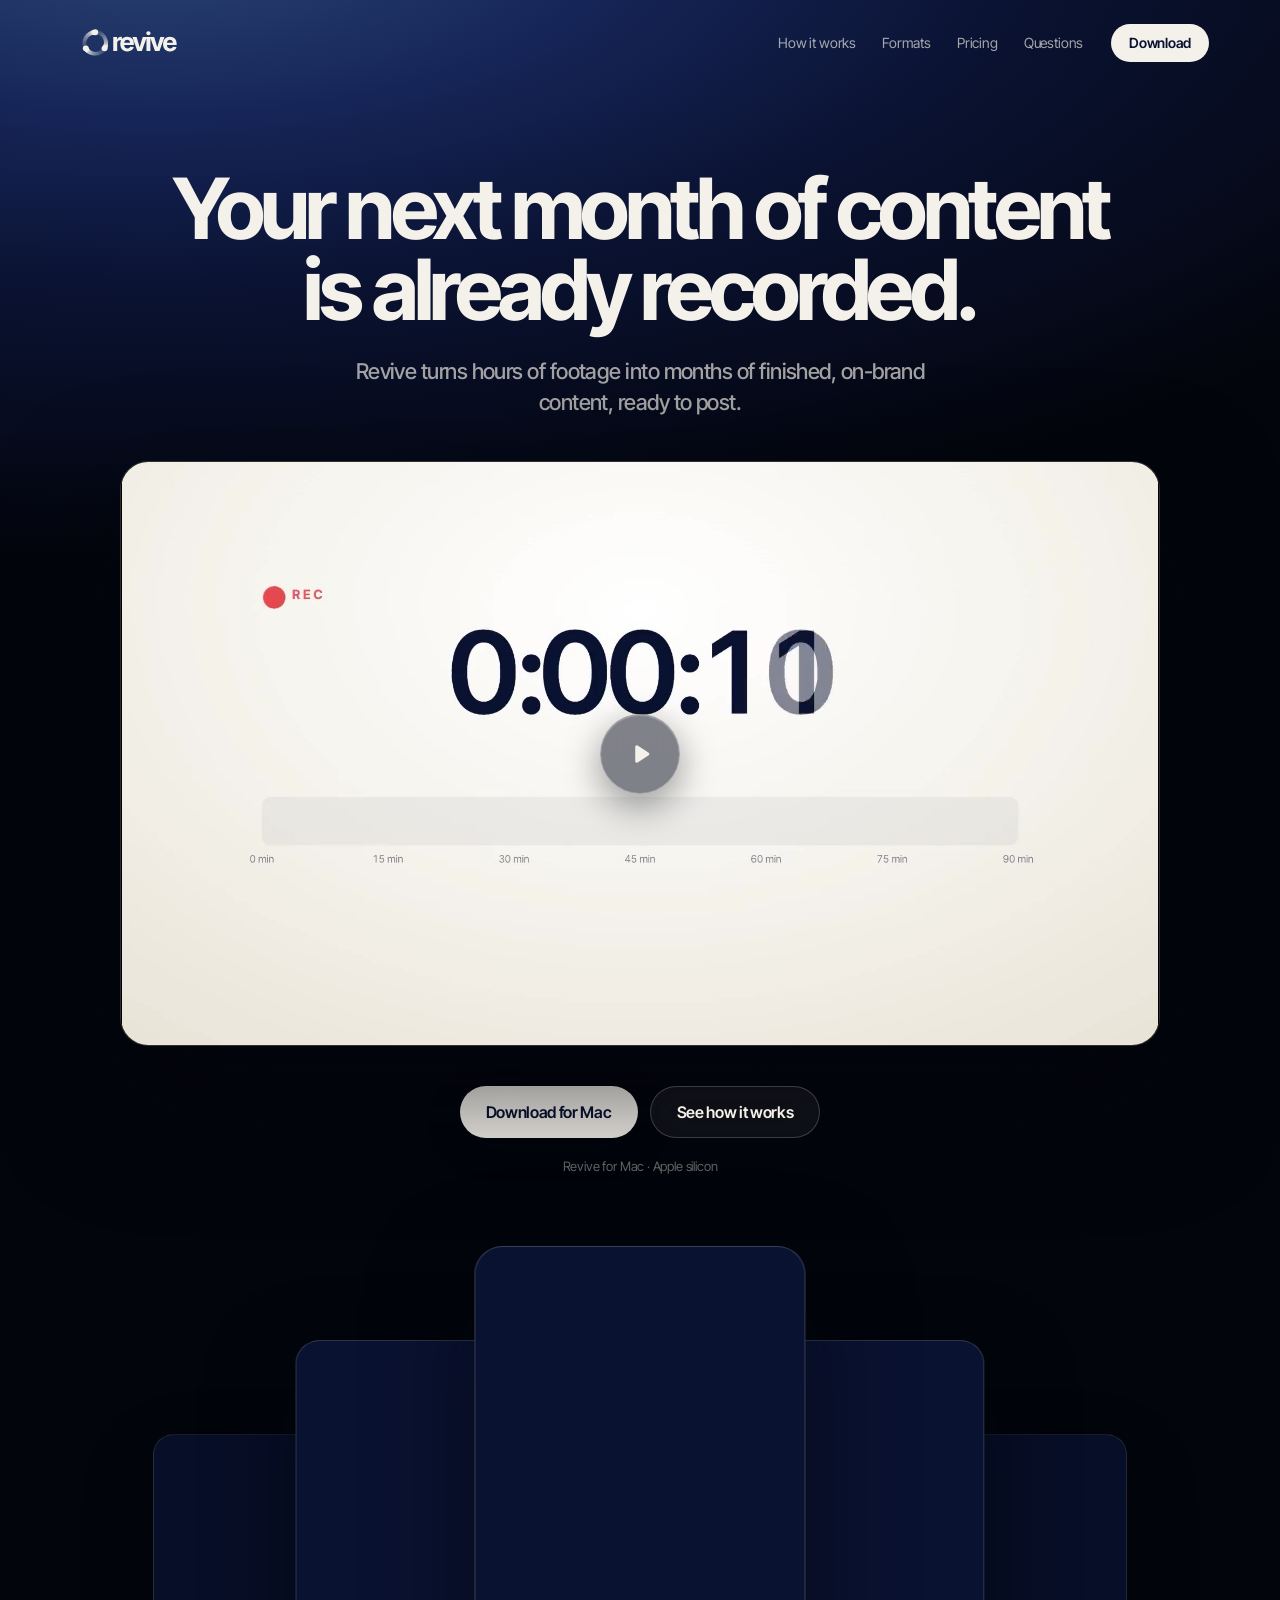
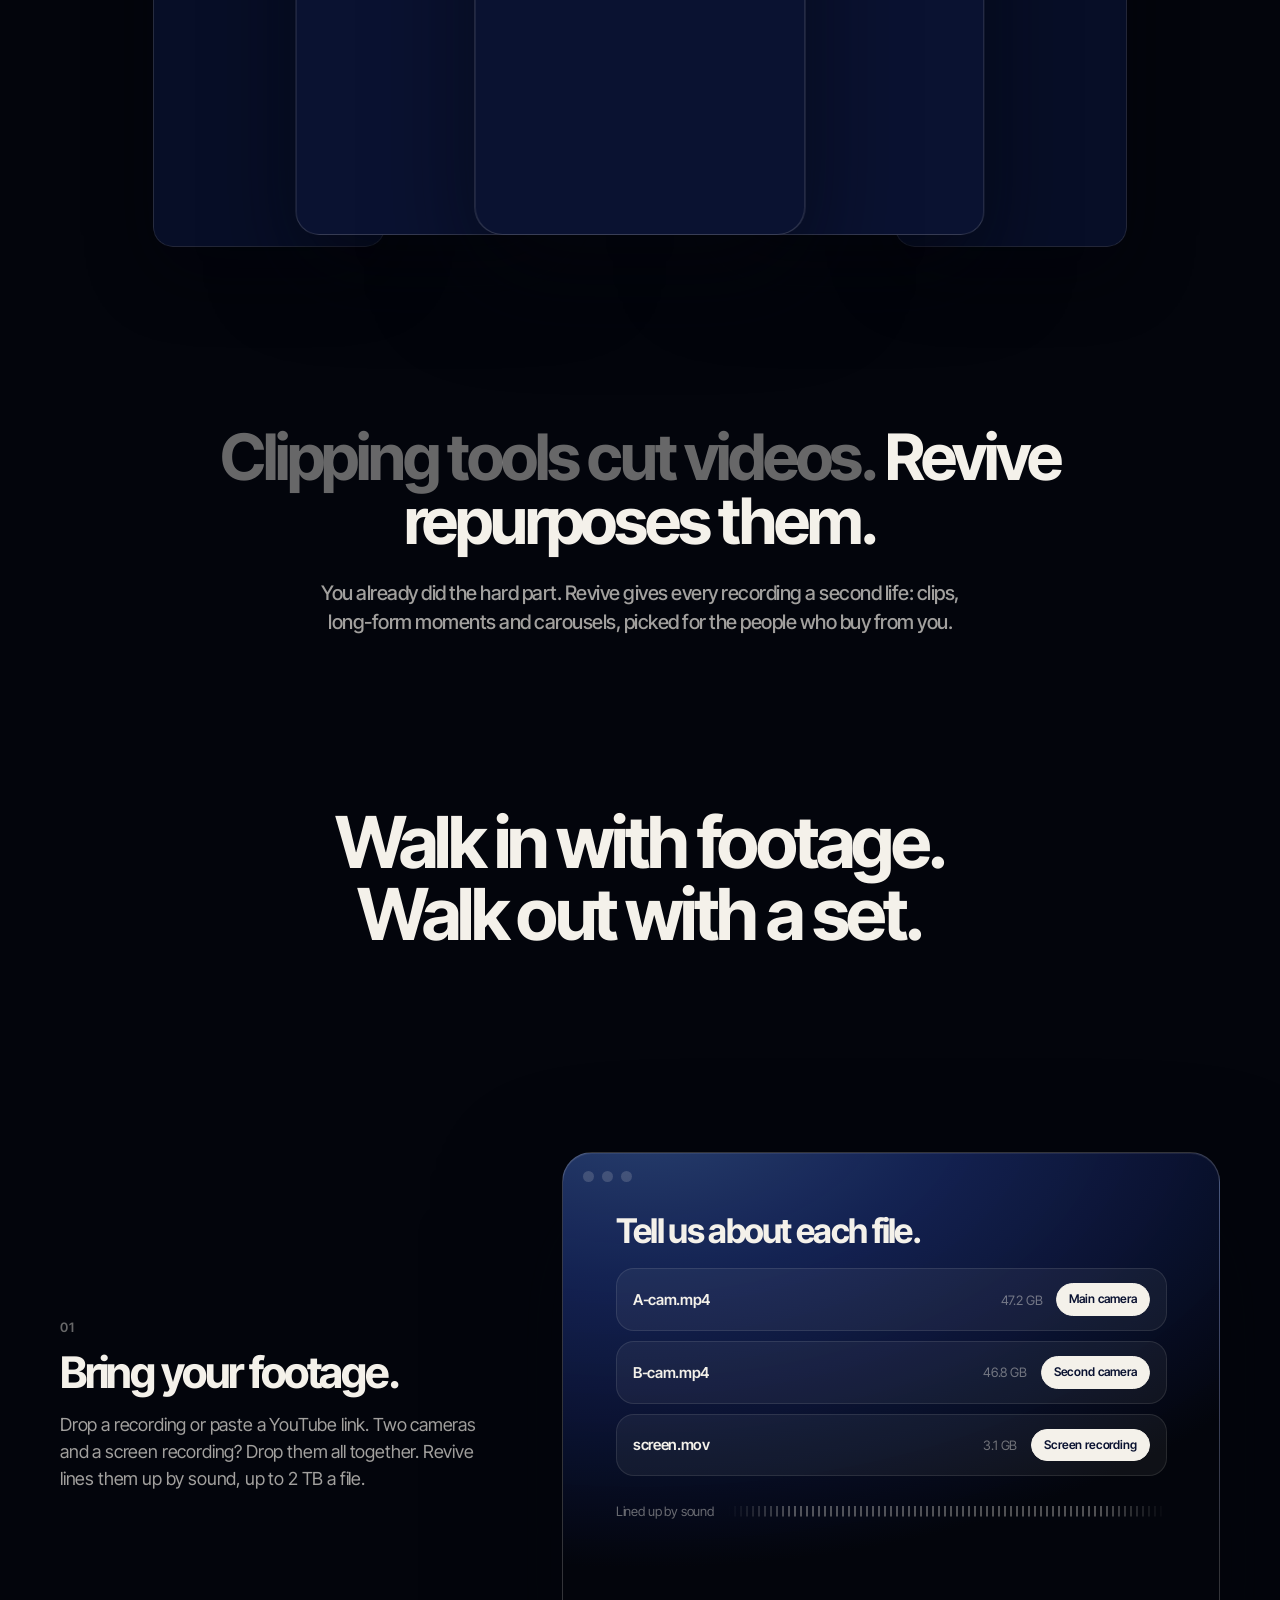
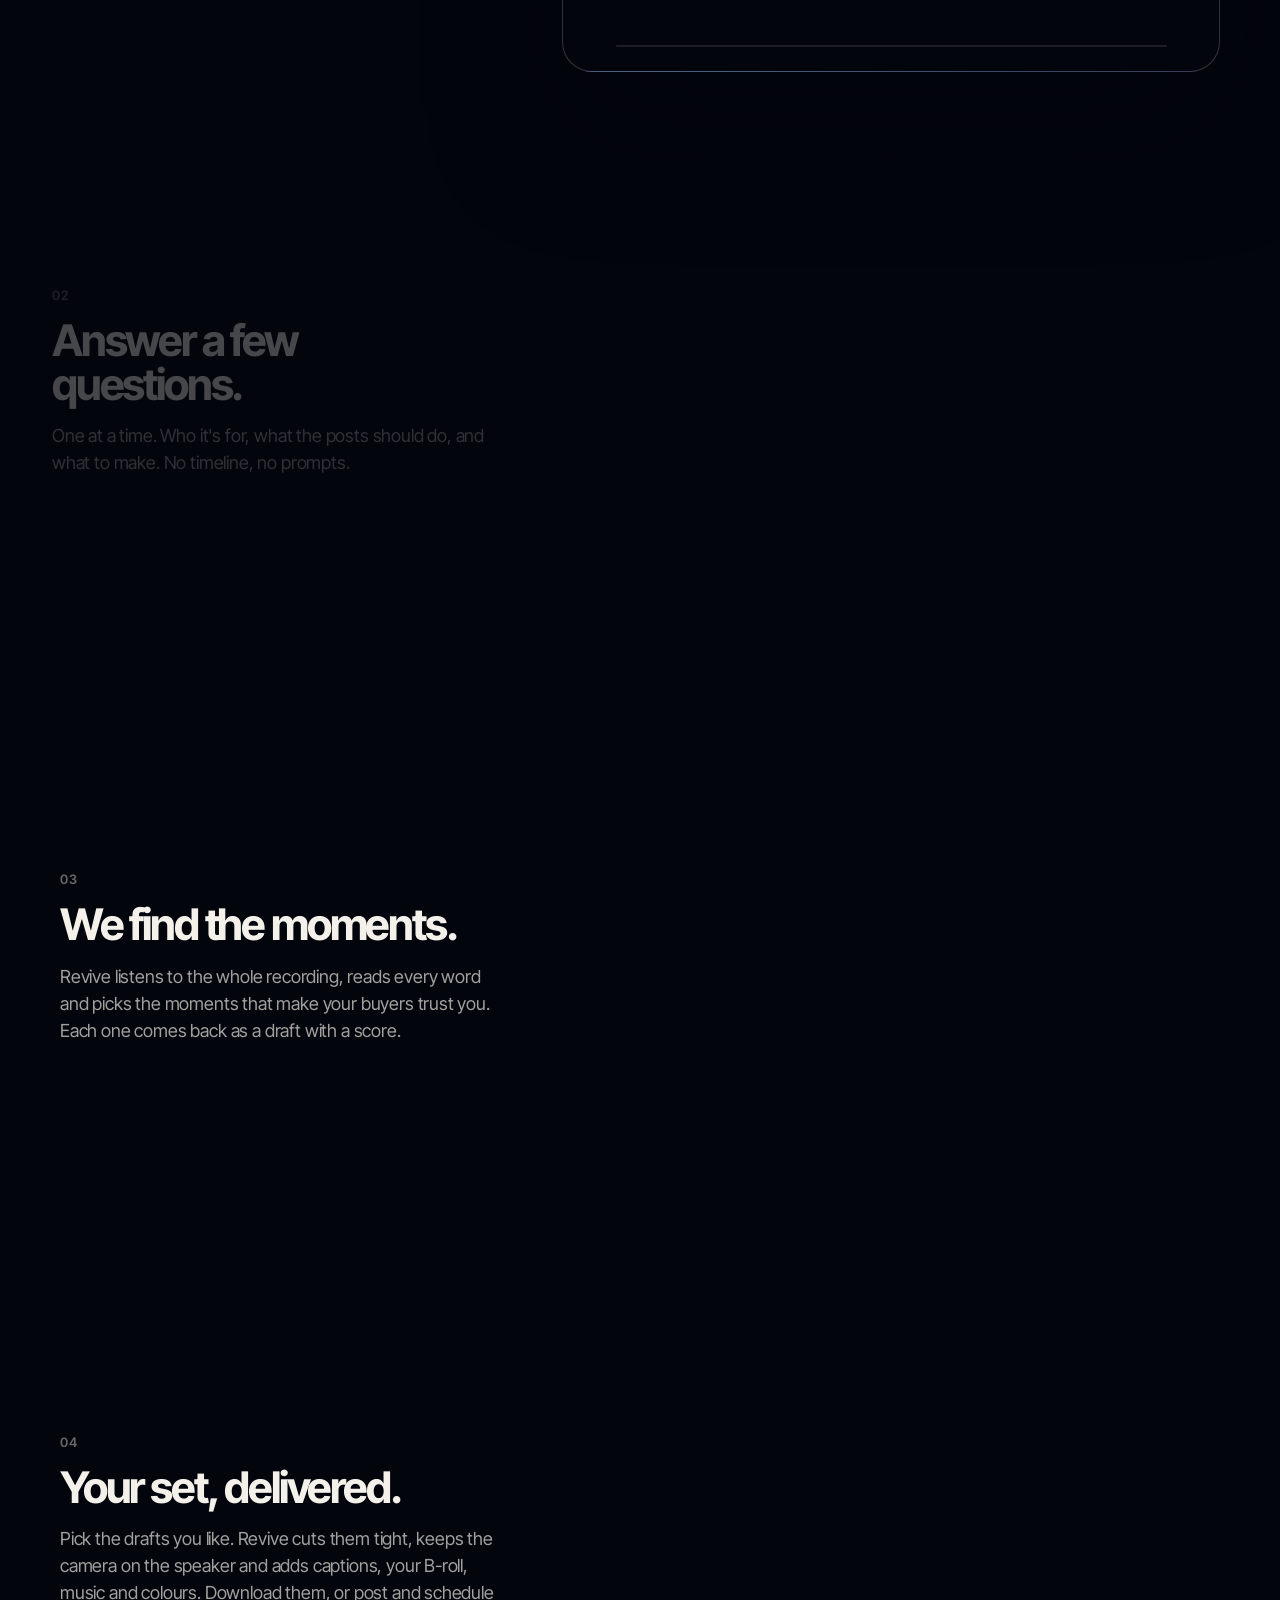
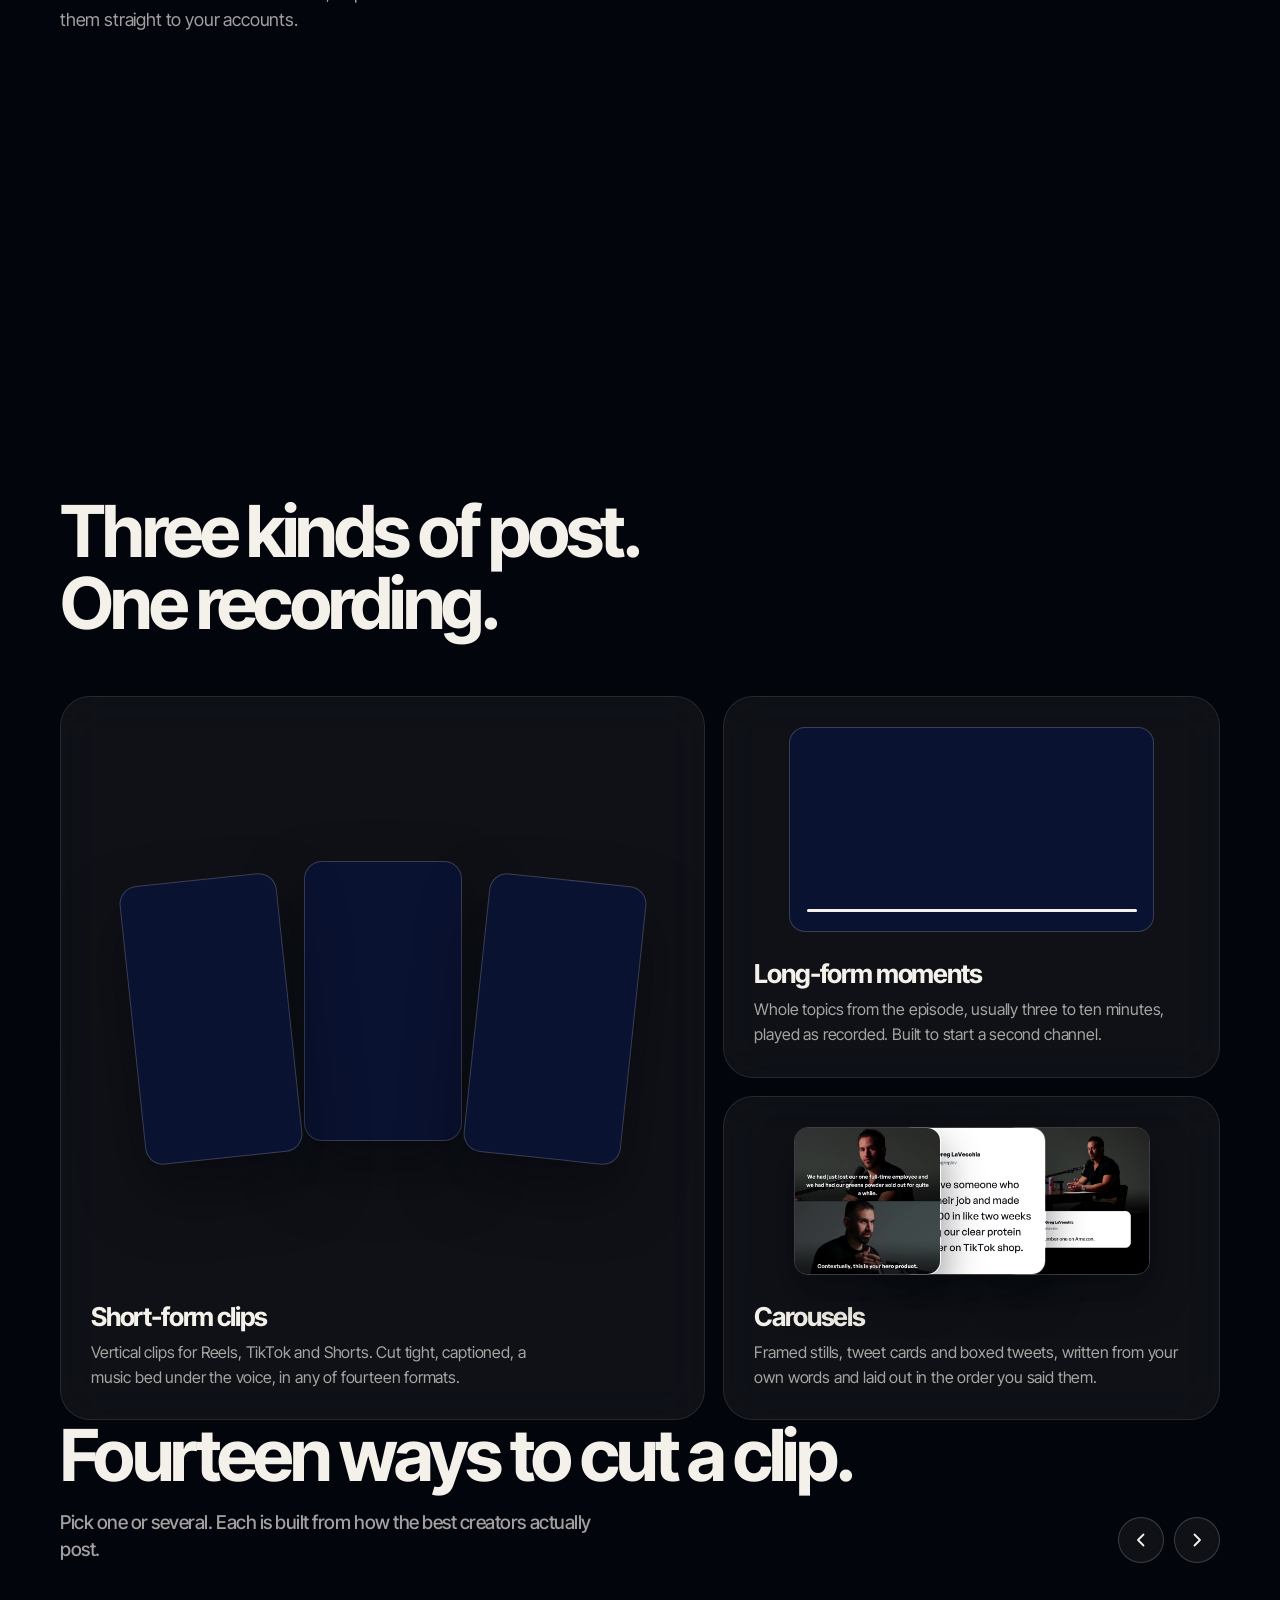
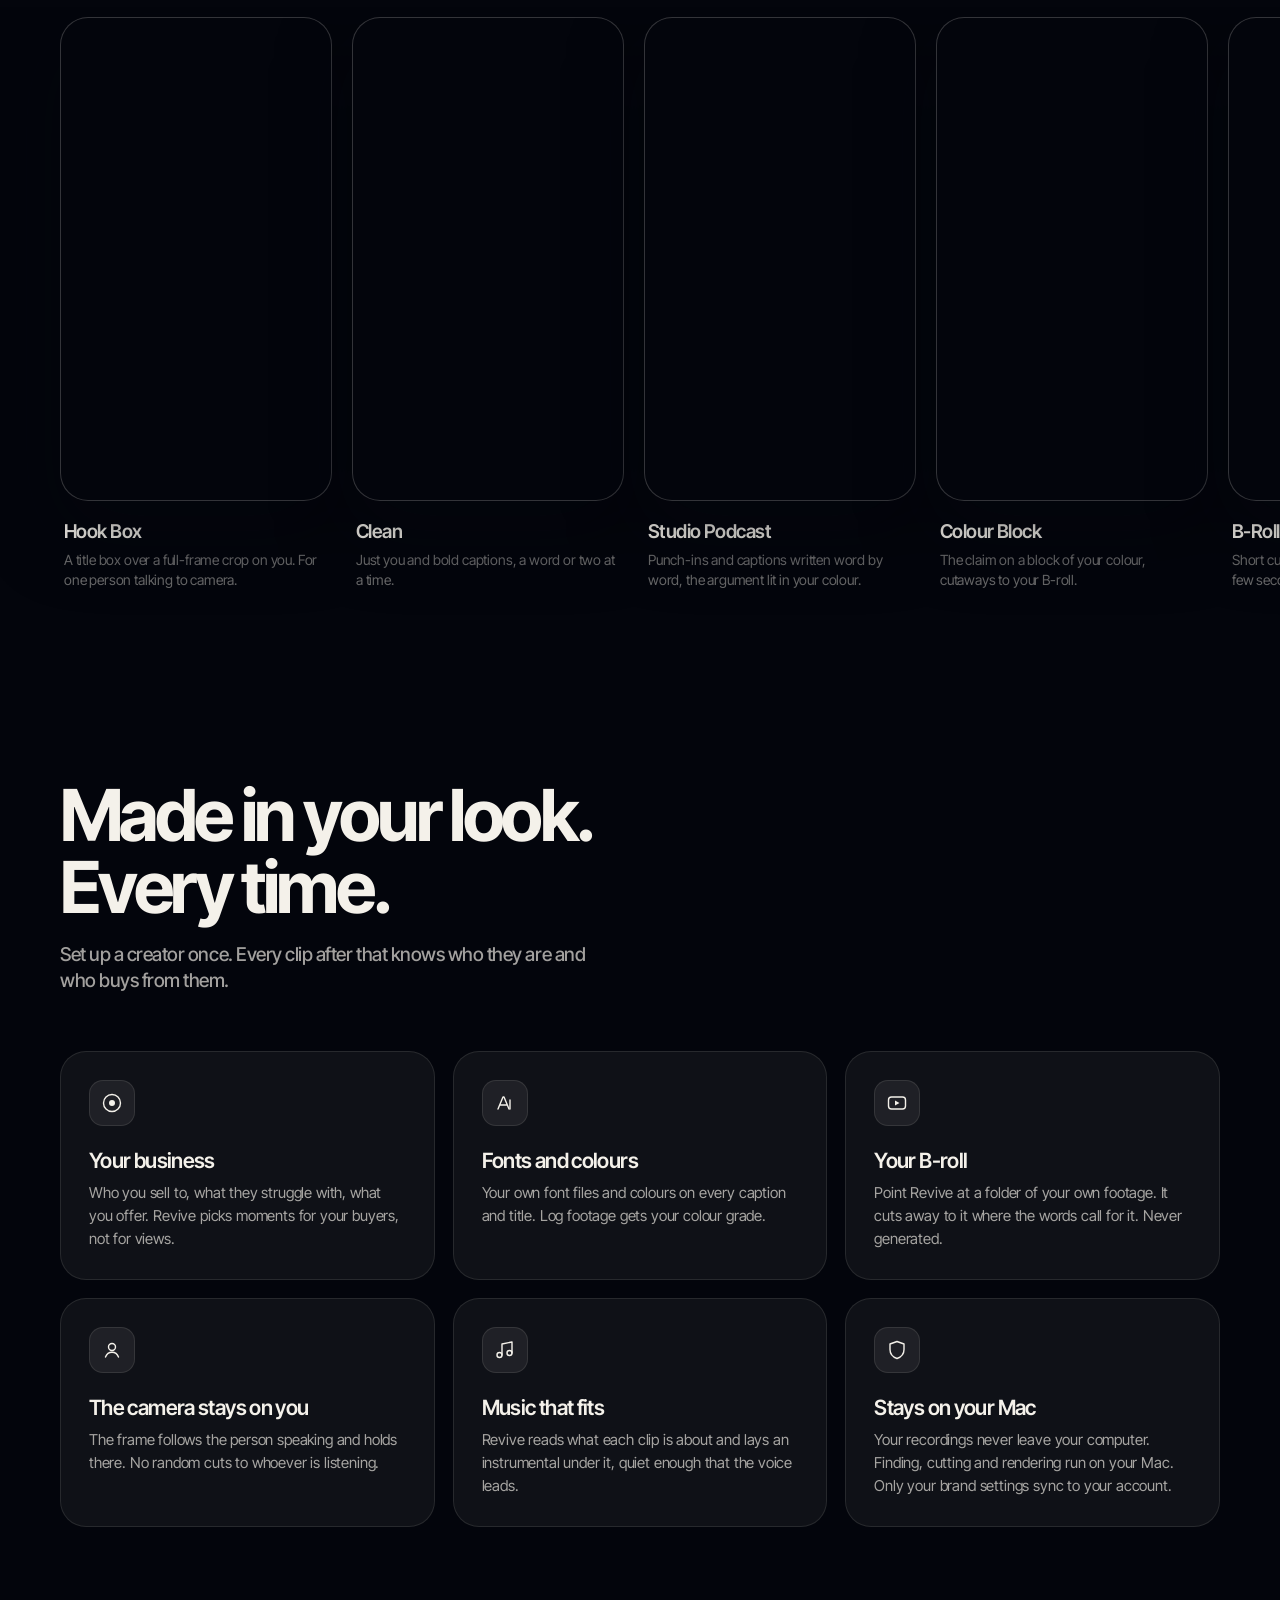
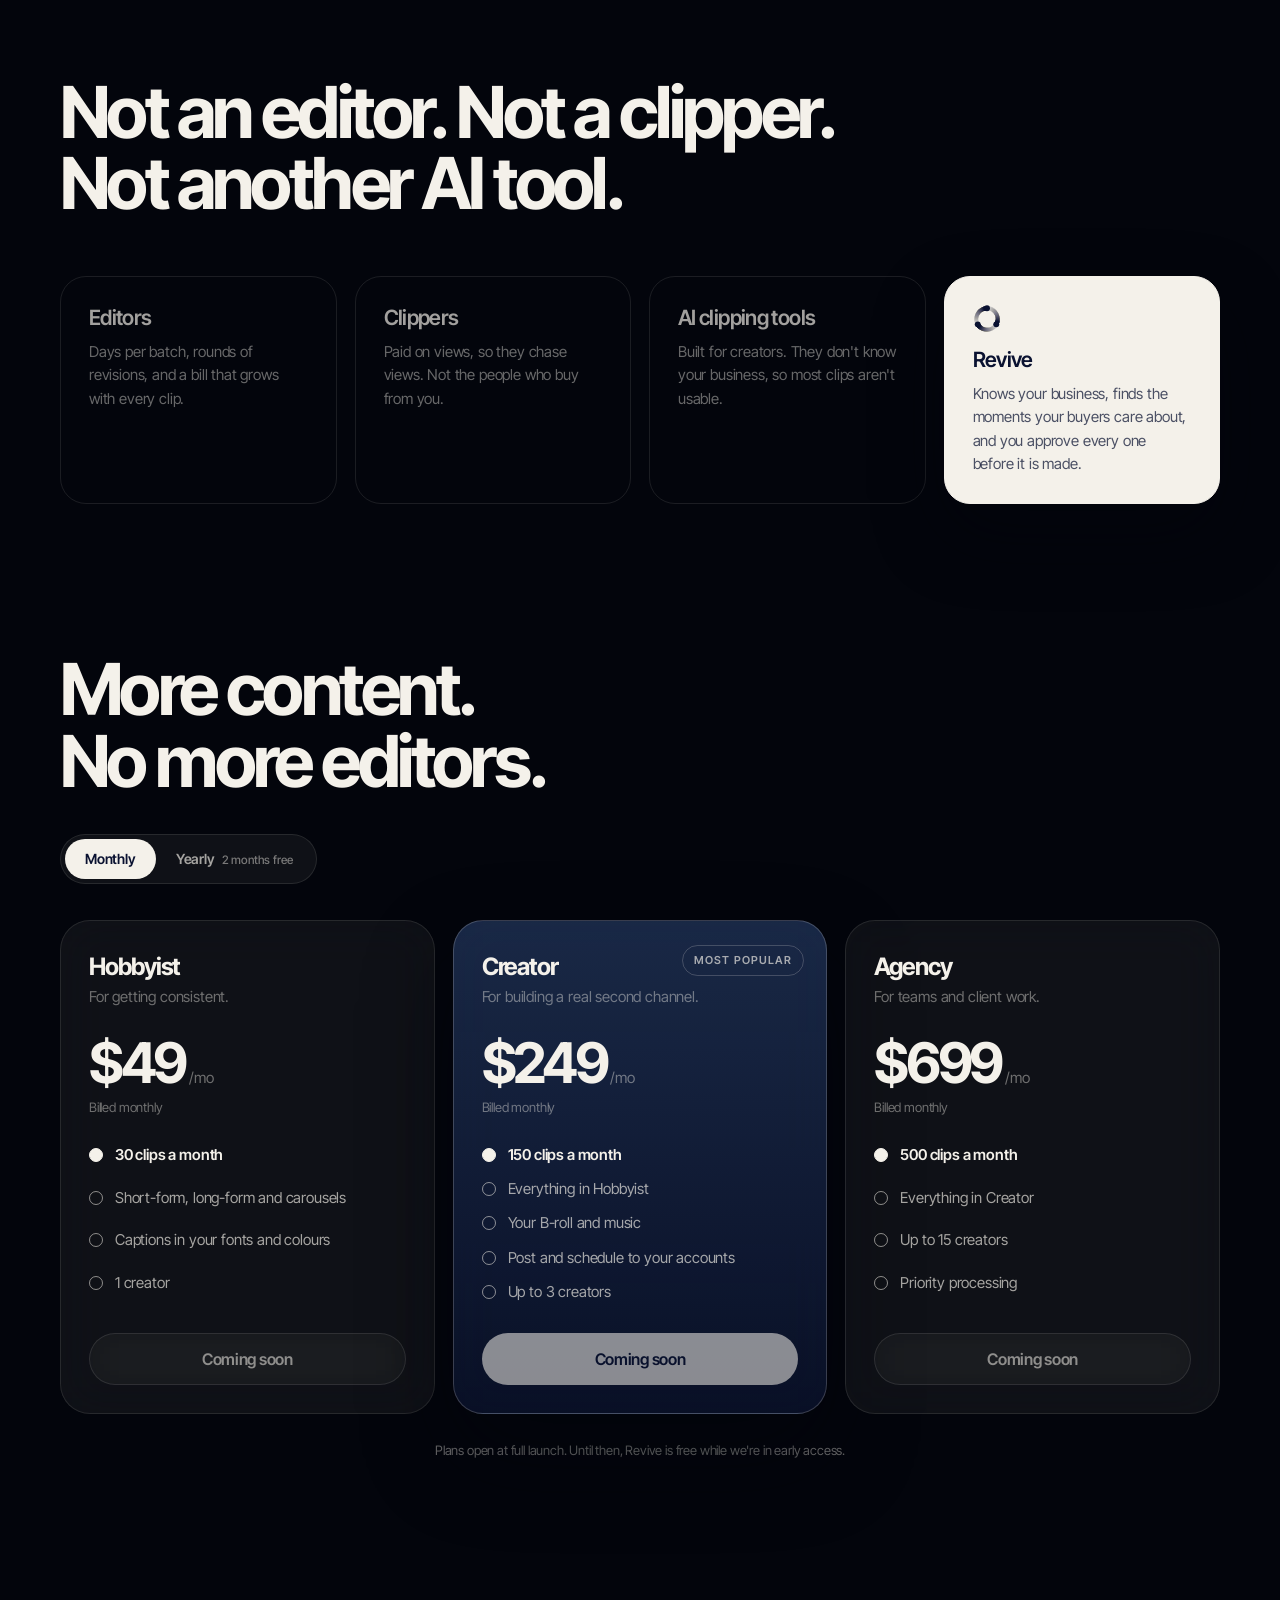
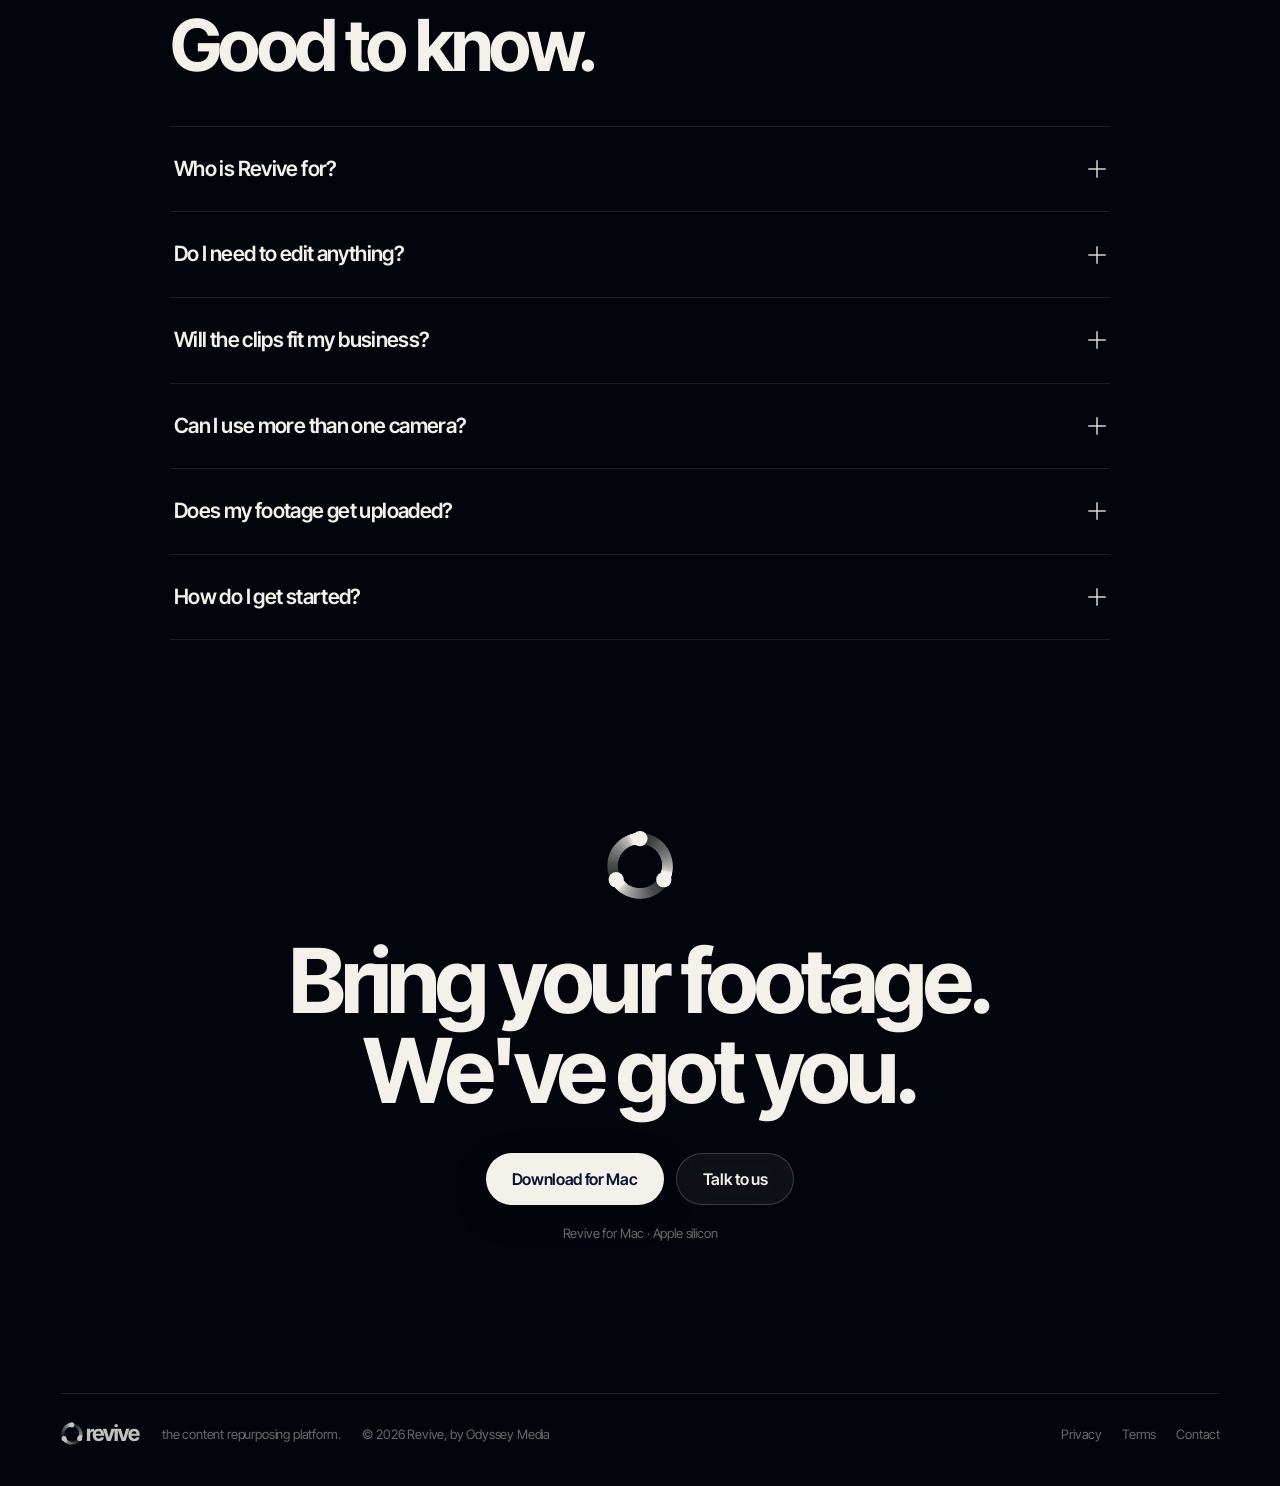
==== commit 3a8c1e05: "Landing: footage limit is up to 2 TB a file, not 100 GB Co-Authored-By: Claude Opus 5.5 <noreply@ant" ====
--- a/index.html
+++ b/index.html
@@ -82,7 +82,7 @@
           <article class="step" data-step="0">
             <span class="num">01</span>
             <h3>Bring your footage.</h3>
-            <p>Drop a recording or paste a YouTube link. Two cameras and a screen recording? Drop them all together. Revive lines them up by sound, up to 100 GB.</p>
+            <p>Drop a recording or paste a YouTube link. Two cameras and a screen recording? Drop them all together. Revive lines them up by sound, up to 2 TB a file.</p>
           </article>
           <article class="step" data-step="1">
             <span class="num">02</span>
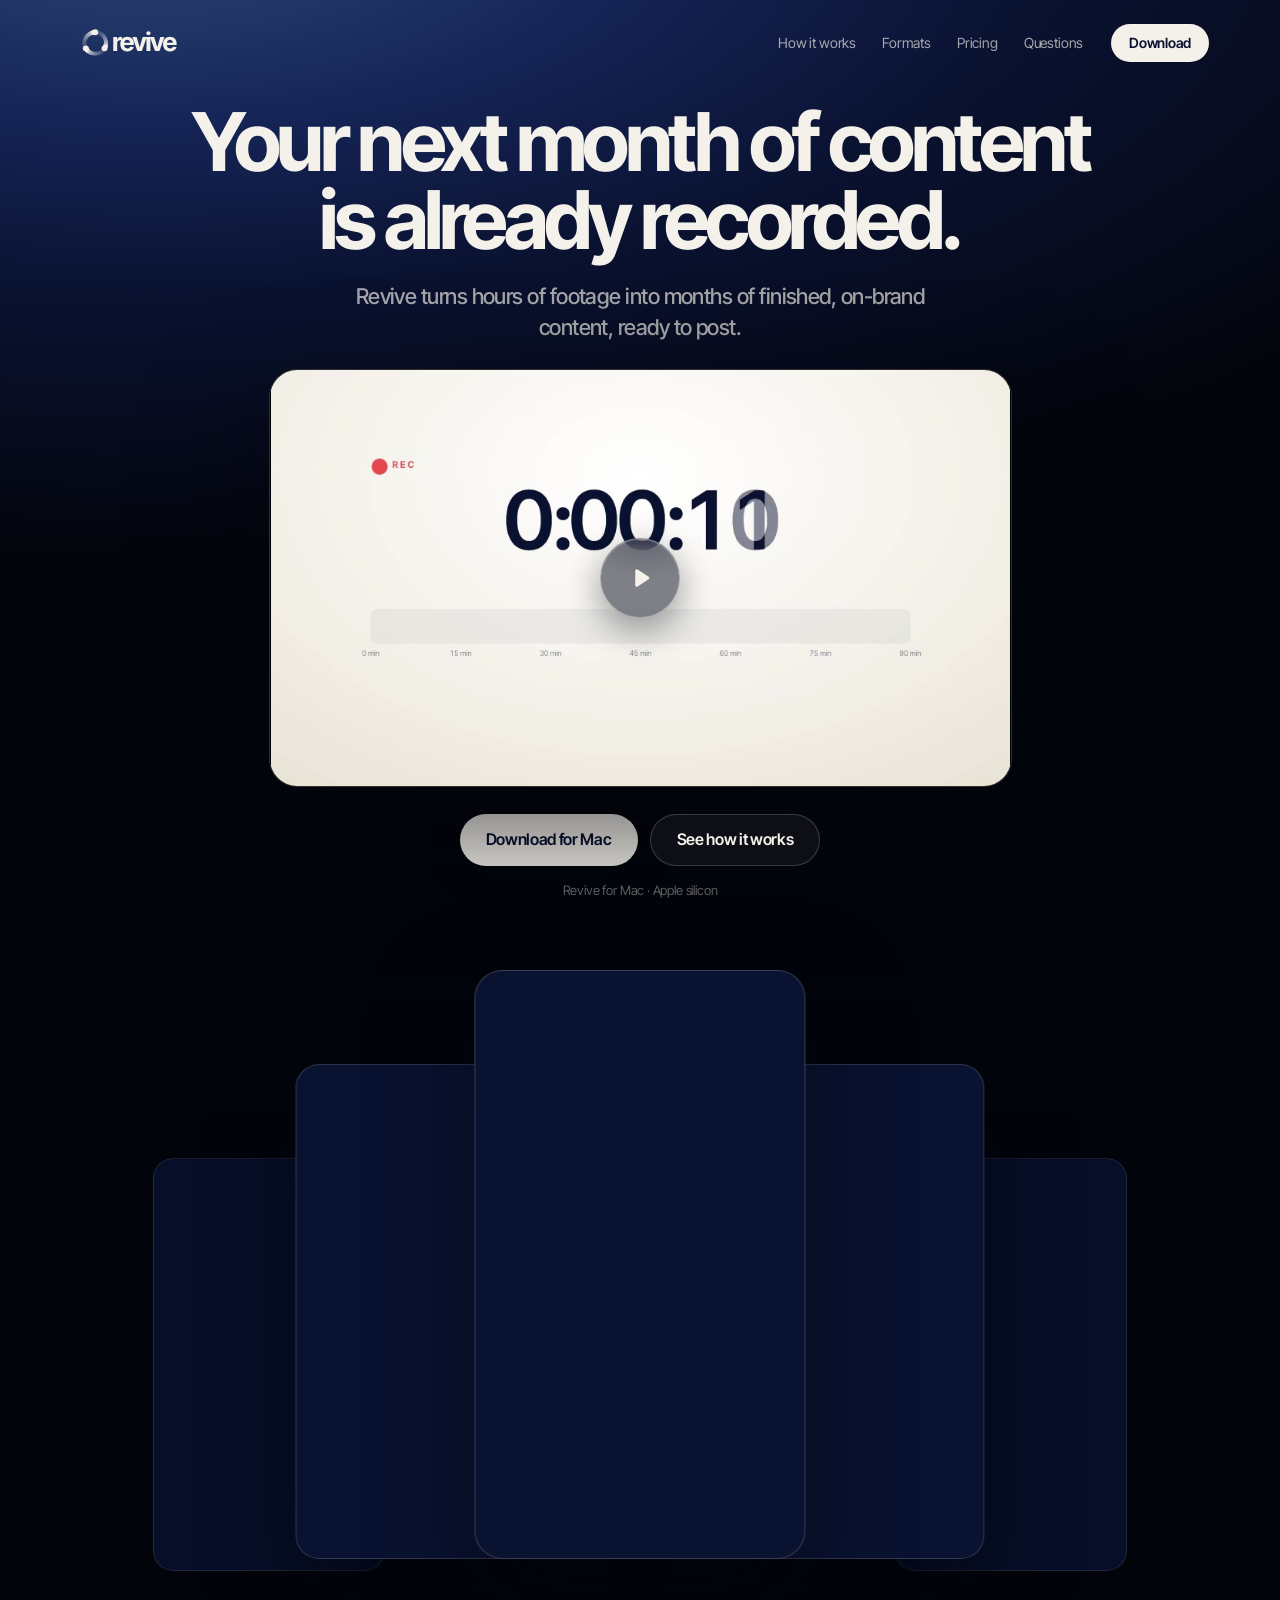
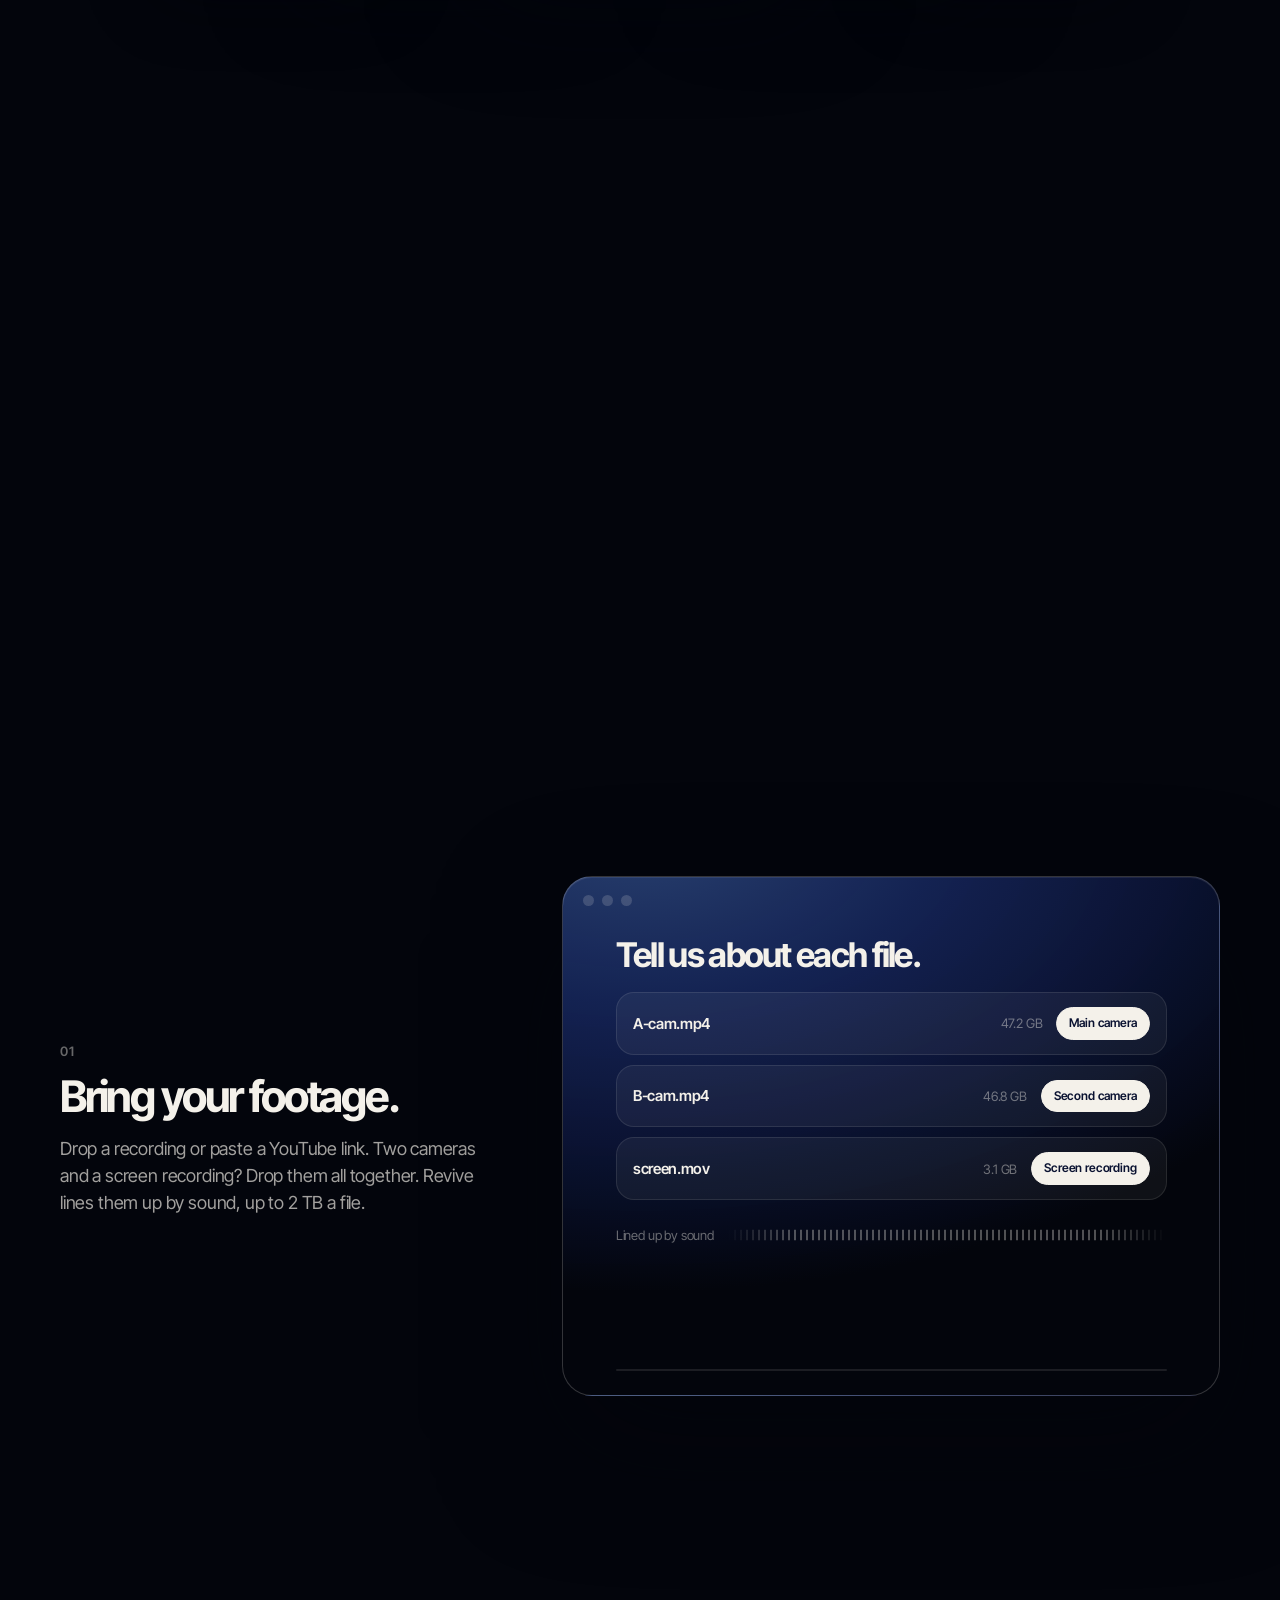
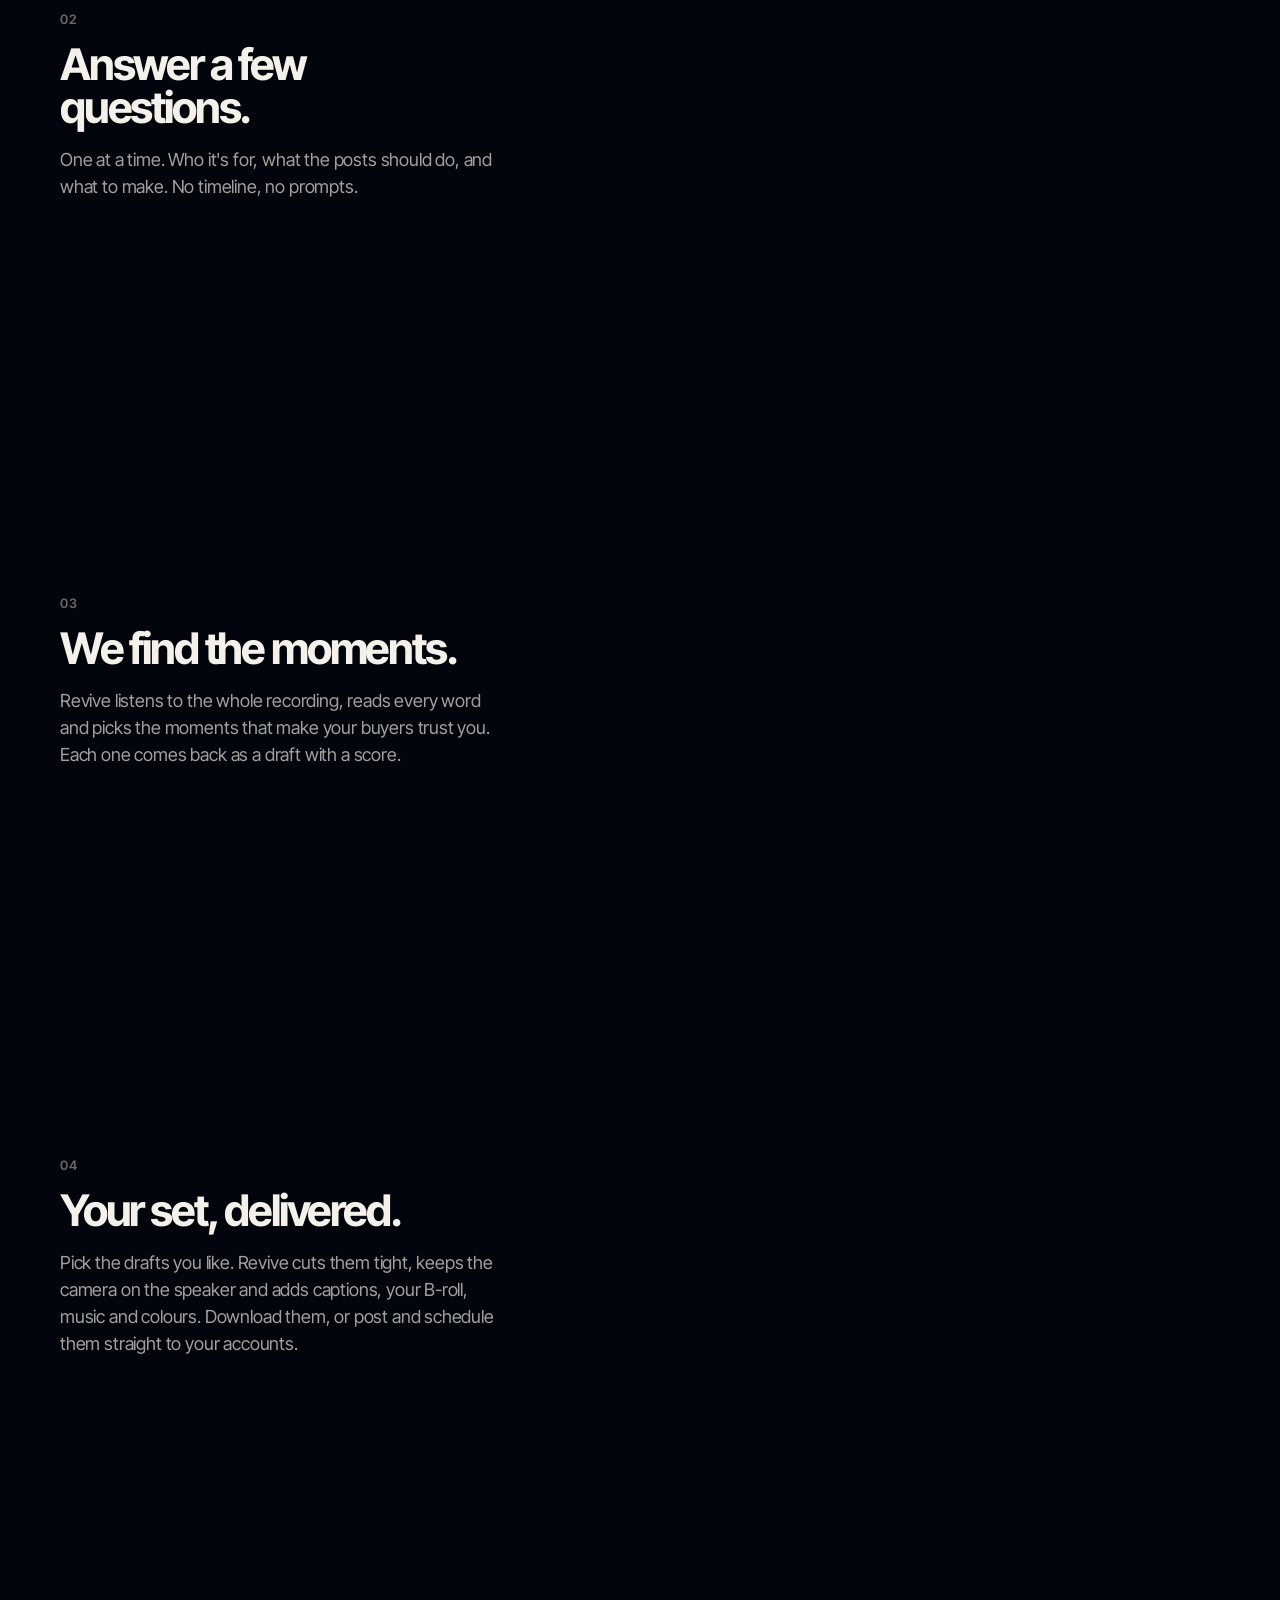
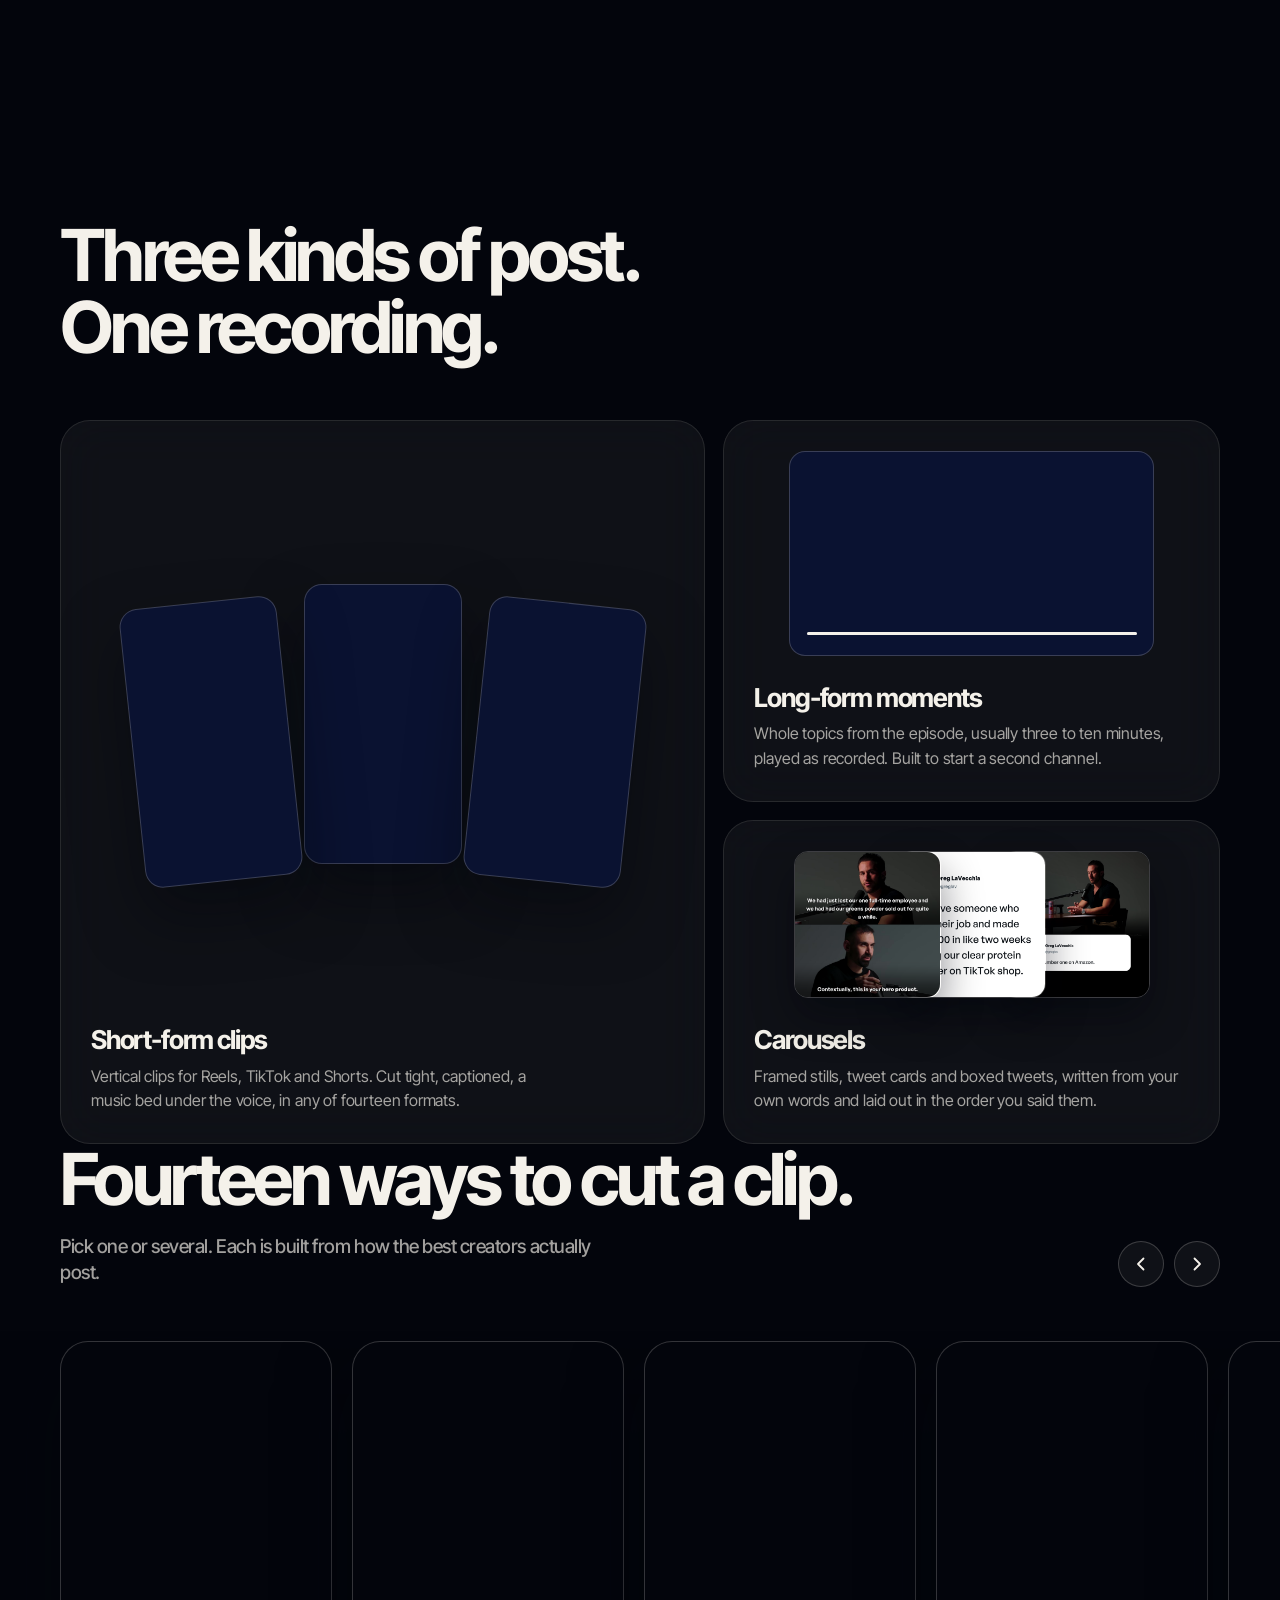
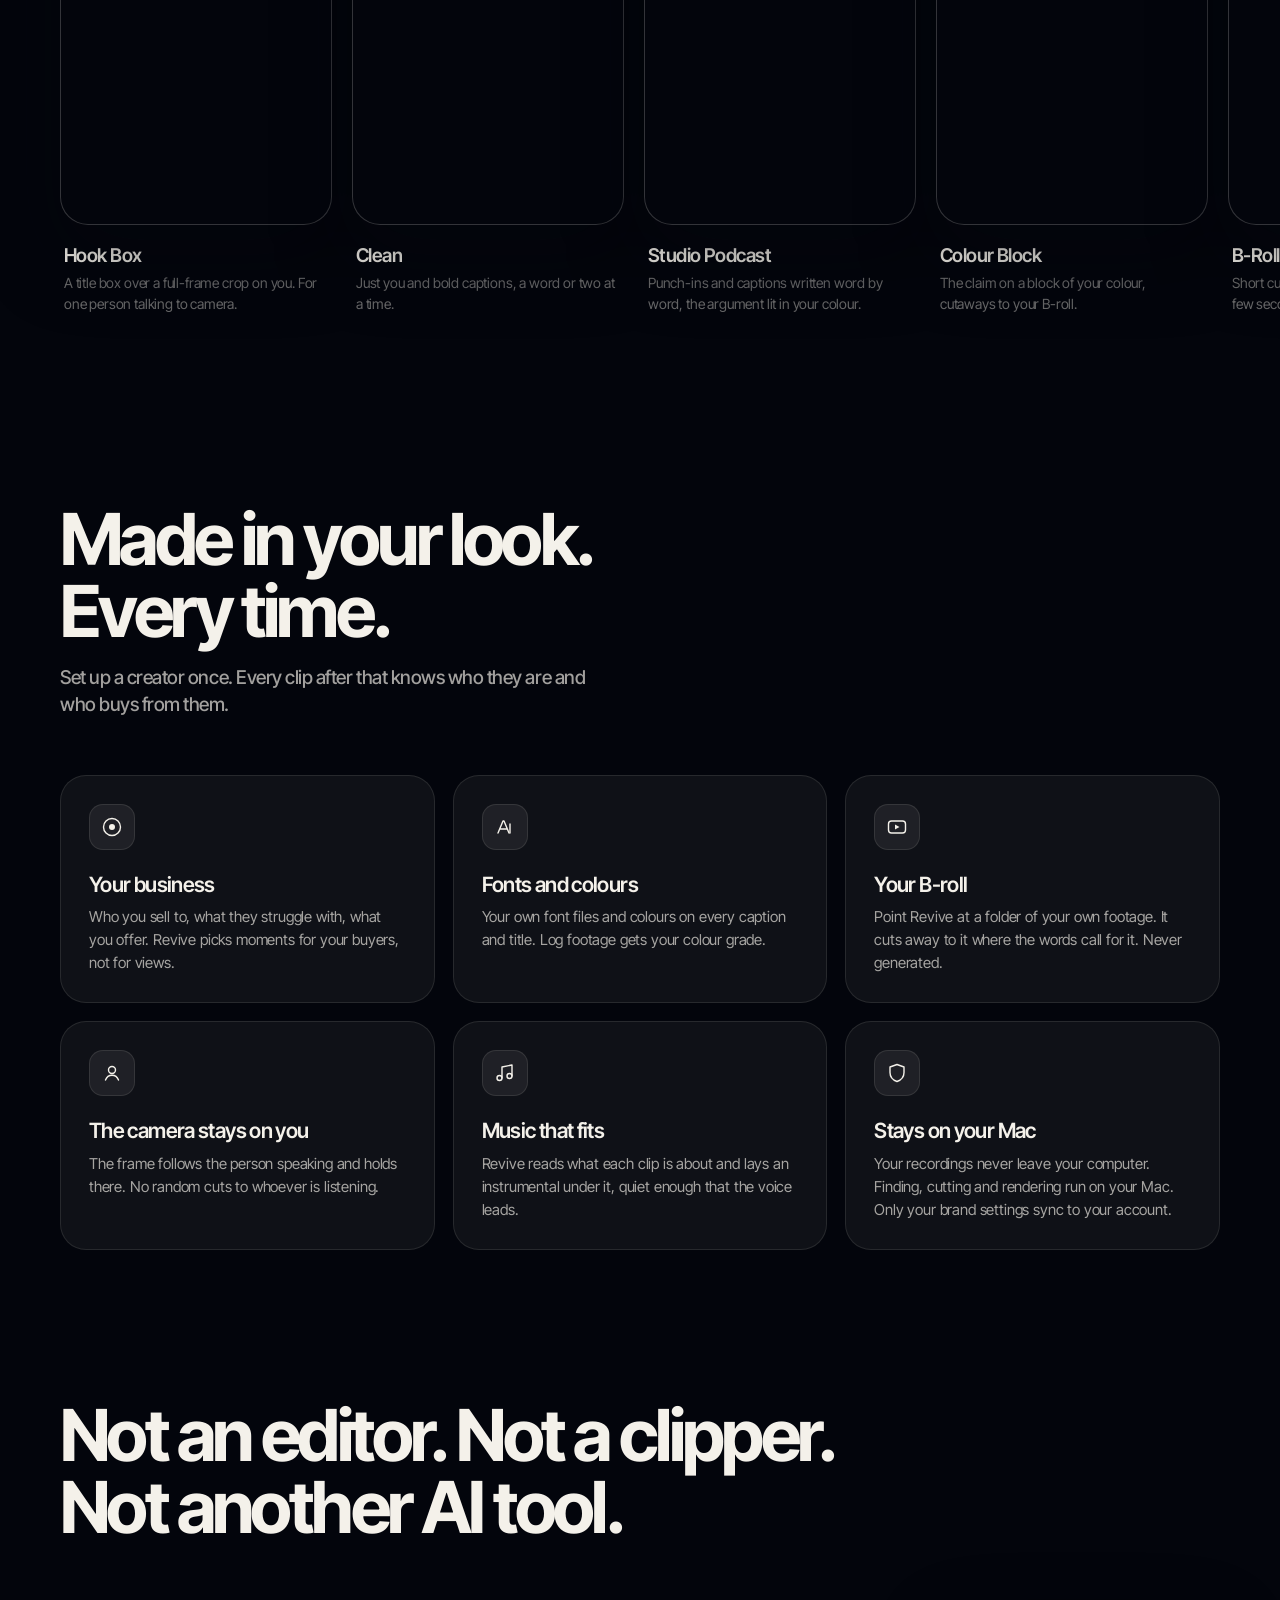
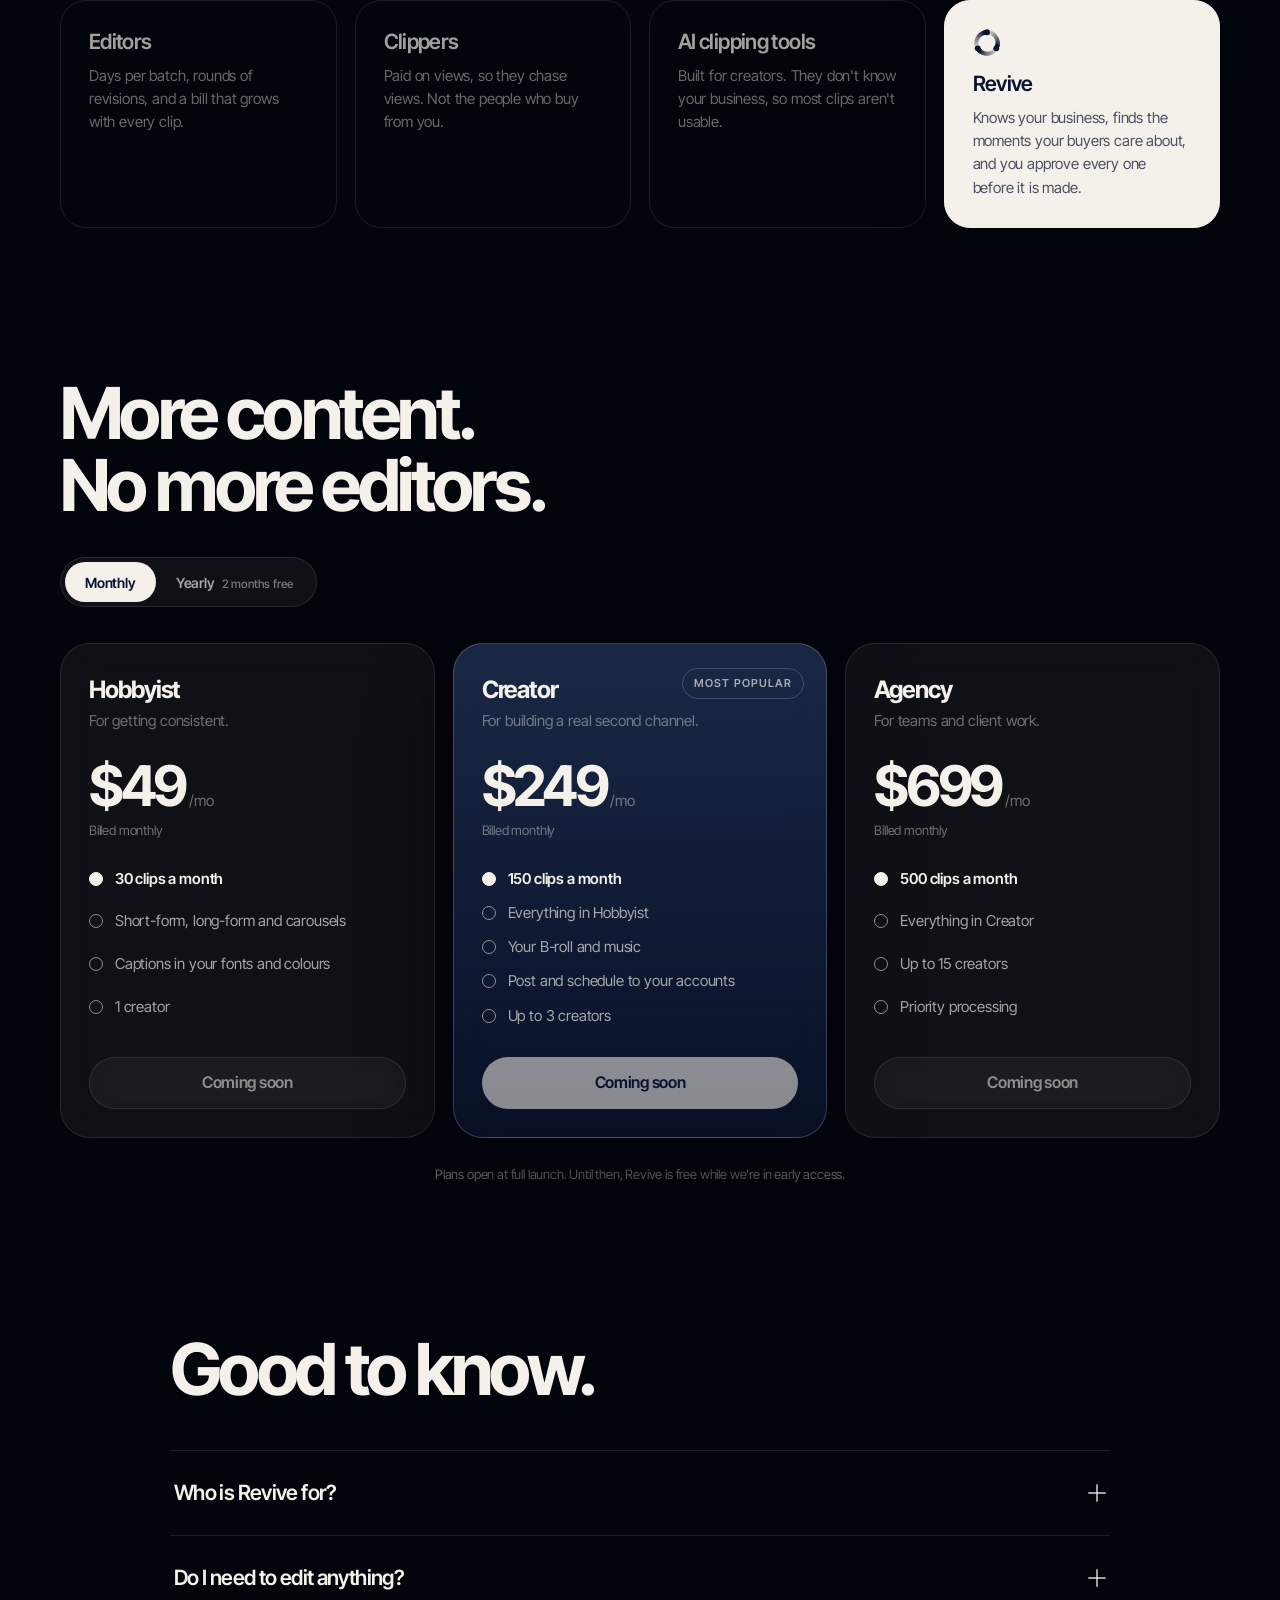
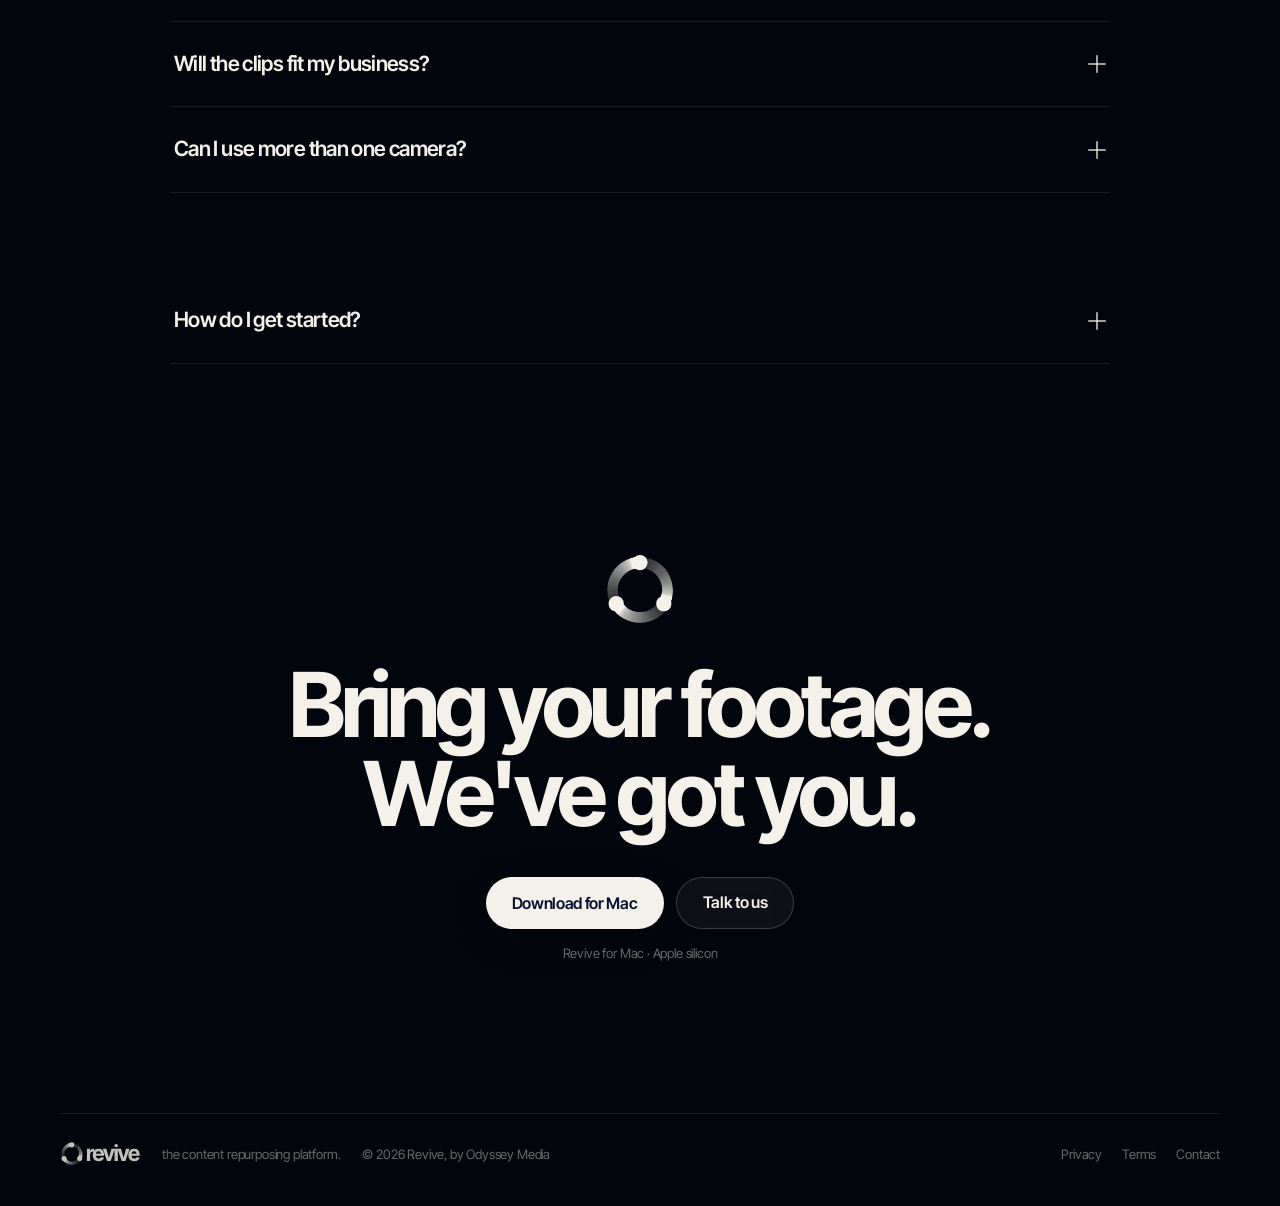
==== commit c44d7ec8: "Bump stylesheet version so the hero fit loads Co-Authored-By: Claude Sonnet 5.5 <noreply@anthropic.c" ====
--- a/index.html
+++ b/index.html
@@ -18,7 +18,7 @@
   <link rel="preconnect" href="https://fonts.googleapis.com" />
   <link rel="preconnect" href="https://fonts.gstatic.com" crossorigin />
   <link href="https://fonts.googleapis.com/css2?family=Inter+Tight:wght@400;500;600;700&display=swap" rel="stylesheet" />
-  <link rel="stylesheet" href="style.css?v=20261105h" />
+  <link rel="stylesheet" href="style.css?v=20261106a" />
   <script>document.documentElement.classList.add("js")</script>
 </head>
 <body>
--- a/style.css
+++ b/style.css
@@ -68,13 +68,14 @@
 .js .r.in { opacity: 1; transform: none; filter: none; }
 
 /* ---- hero ---- */
-.hero { overflow-x: clip; padding: 168px var(--gut) 40px; text-align: center; display: flex; flex-direction: column; align-items: center; }
-.hero h1 { margin-bottom: 26px; max-width: 1100px; }
-.hero .lead { margin: 0 auto 34px; }
-.hero-top { width: 100%; min-height: calc(100vh - 168px); min-height: calc(100svh - 168px); display: flex; flex-direction: column; align-items: center; }
+.hero { overflow-x: clip; padding: 104px var(--gut) 40px; text-align: center; display: flex; flex-direction: column; align-items: center; }
+.hero h1 { margin-bottom: clamp(10px, 2.4vh, 26px); max-width: 1100px; font-size: clamp(34px, min(6.6vw, 9vh), 96px); flex: none; }
+.hero .lead { margin: 0 auto clamp(12px, 3vh, 34px); flex: none; }
+@media (max-height: 760px) { .hero .lead { display: none; } }
+.hero-top { width: 100%; height: calc(100vh - 104px); height: calc(100svh - 104px); min-height: 400px; display: flex; flex-direction: column; align-items: center; }
 /* the promo film sits where the lead line was, the buttons under it. Its player is the app's own (.rvp, copied from splittr/desktop/ui/style.css) */
-.promo { width: 100%; max-width: 1040px; margin: 10px 0 40px; }
-.rvp { position: relative; display: block; width: 100%; aspect-ratio: 16 / 9; border-radius: 28px; overflow: hidden; background: #000; border: 1px solid var(--line-strong); box-shadow: 0 50px 120px rgba(3, 5, 12, 0.6); container-type: inline-size; outline: none; user-select: none; -webkit-user-select: none; }
+.promo { width: 100%; max-width: 1040px; margin: 0 0 clamp(12px, 3vh, 28px); flex: 1 1 0; min-height: 0; display: flex; justify-content: center; }
+.rvp { position: relative; display: block; width: auto; max-width: 100%; height: 100%; aspect-ratio: 16 / 9; border-radius: 28px; overflow: hidden; background: #000; border: 1px solid var(--line-strong); box-shadow: 0 50px 120px rgba(3, 5, 12, 0.6); container-type: inline-size; outline: none; user-select: none; -webkit-user-select: none; }
 .rvp video { display: block; width: 100%; height: 100%; object-fit: contain; background: #000; cursor: pointer; }
 .rvp:fullscreen { border-radius: 0; border: 0; aspect-ratio: auto; }
 .rv-spin img { width: 40px; height: 40px; }
@@ -97,7 +98,7 @@
 .rv-pill { height: 48px; } .rv-cur, .rv-dur { font-size: 12px; }
 /* "See how it works" lands with the clip fan and the line under it in view */
 .anchor { display: block; height: 0; scroll-margin-top: 0; }
-.cta { display: flex; gap: 12px; justify-content: center; flex-wrap: wrap; margin-bottom: 18px; }
+.cta { display: flex; gap: 12px; justify-content: center; flex-wrap: wrap; margin-bottom: 14px; flex: none; }
 .stage { width: 100%; max-width: 1040px; margin-top: 64px; perspective: 1600px; }
 .hero-window { transform-origin: 50% 0; transform: rotateX(var(--tilt, 14deg)) scale(var(--sc, 0.94)); will-change: transform; }
 
@@ -393,9 +394,8 @@
 }
 @media (max-width: 600px) {
   body { font-size: 16px; }
-  .hero { padding-top: 130px; }
-  .hero-top { min-height: calc(100vh - 130px); min-height: calc(100svh - 130px); }
-  .promo { margin-bottom: 28px; }
+  .hero { padding-top: 88px; }
+  .hero-top { height: calc(100svh - 88px); }
   .rvp { border-radius: 18px; }
   .rv-big { width: 60px; height: 60px; margin: -30px 0 0 -30px; } .rv-big svg { width: 22px; height: 22px; margin-left: 2px; }
   .rv-pill { height: 42px; }
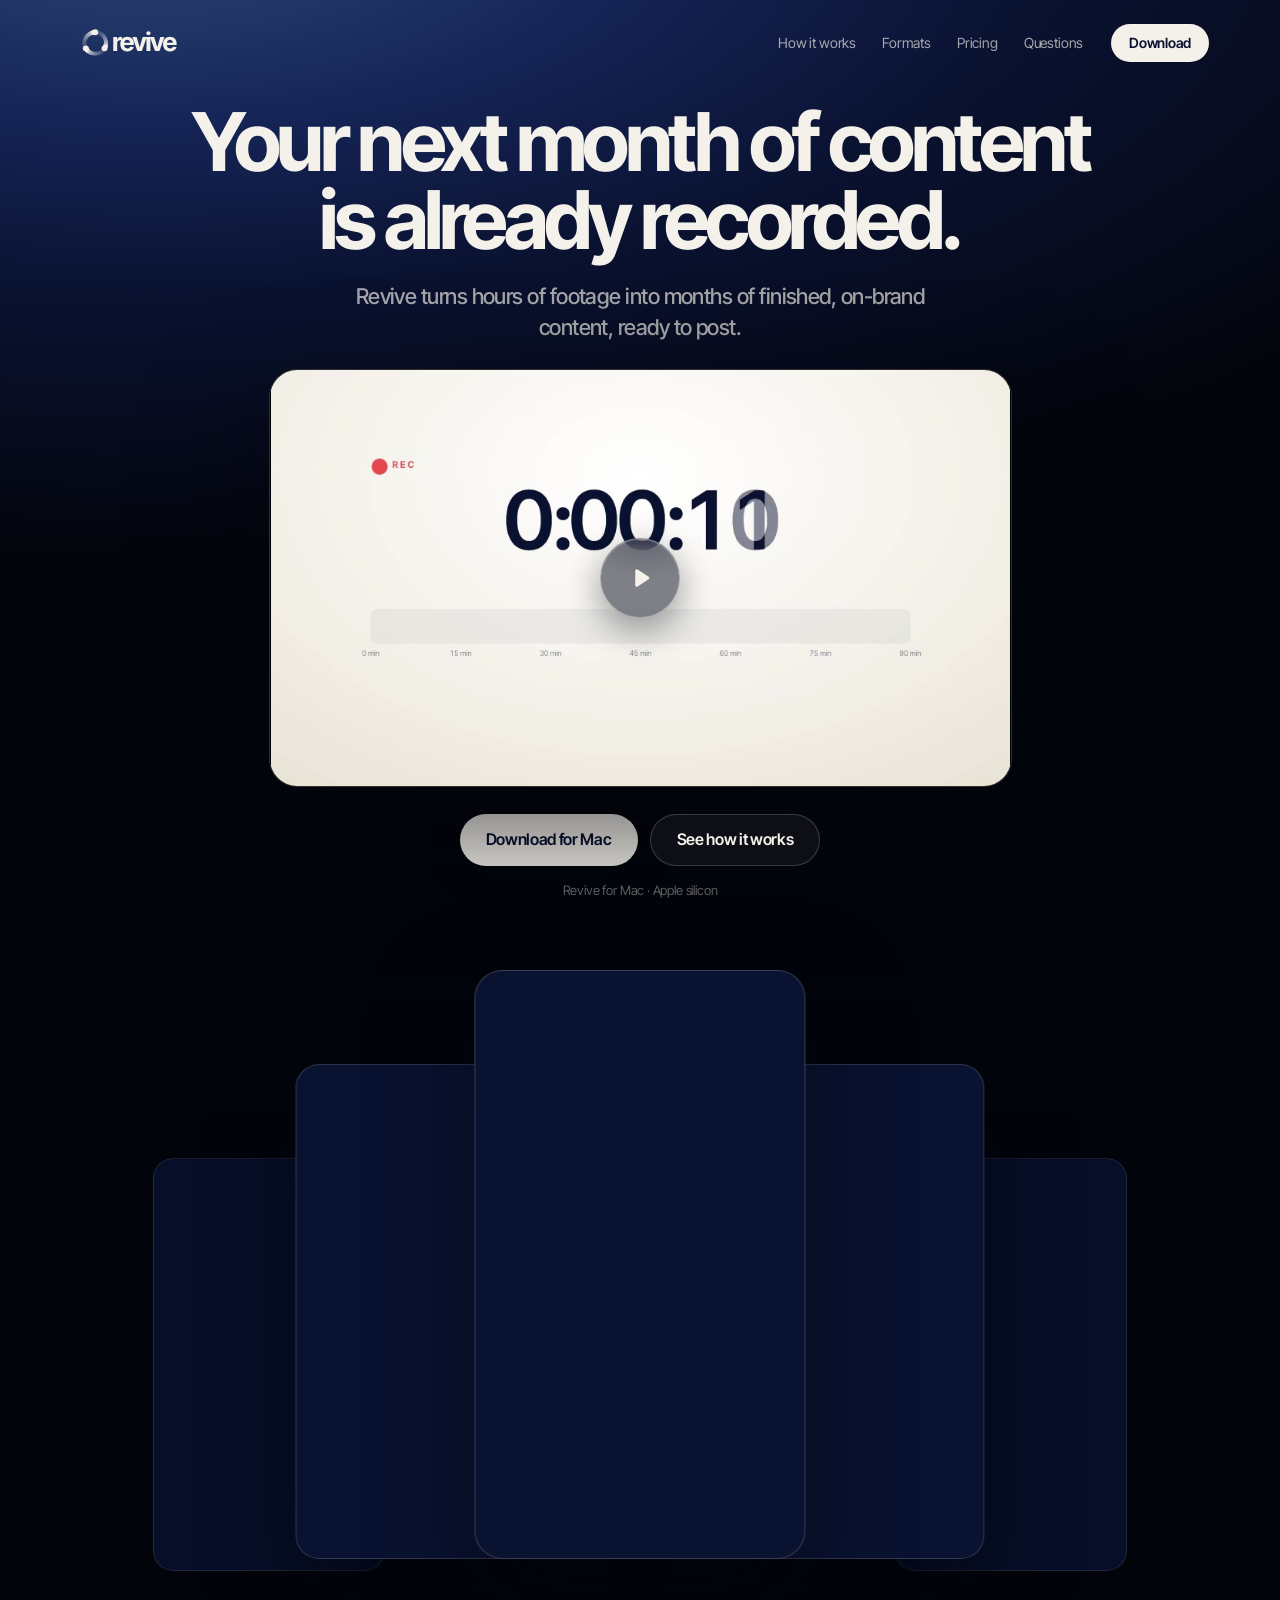
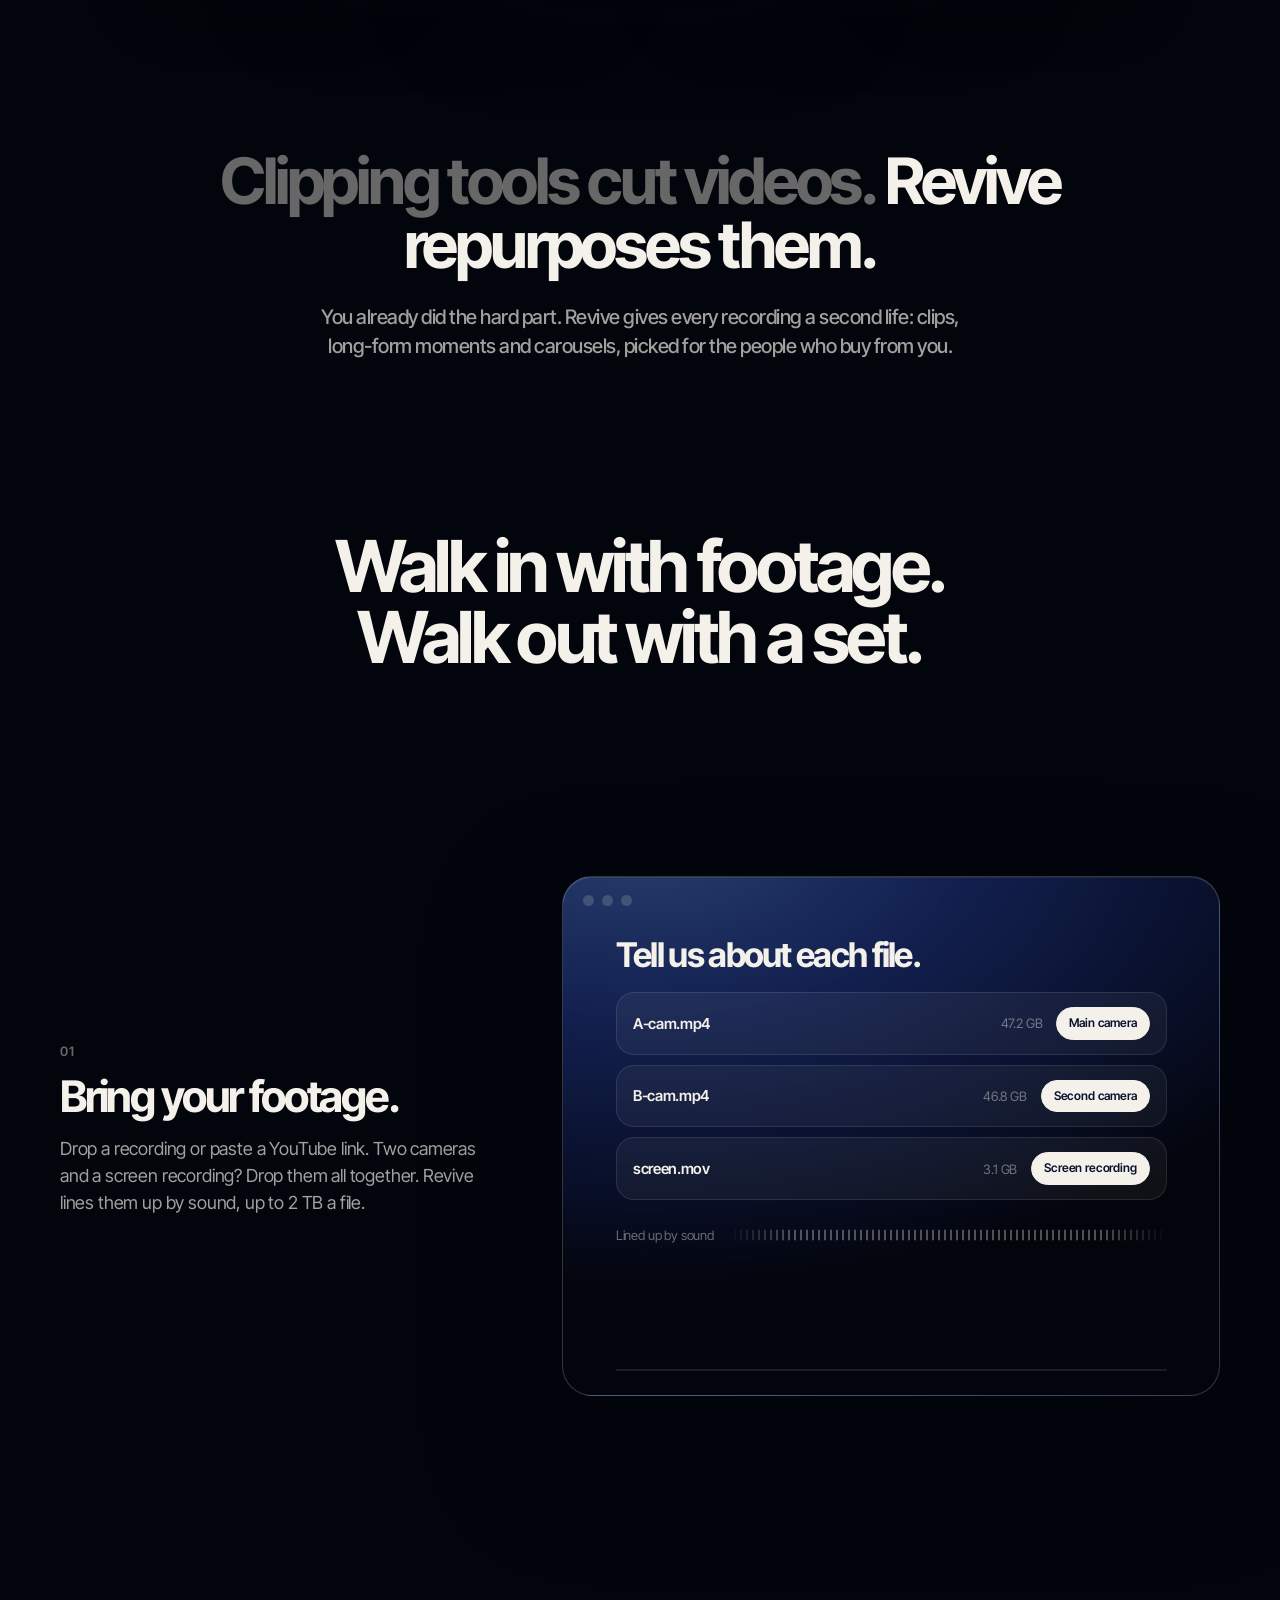
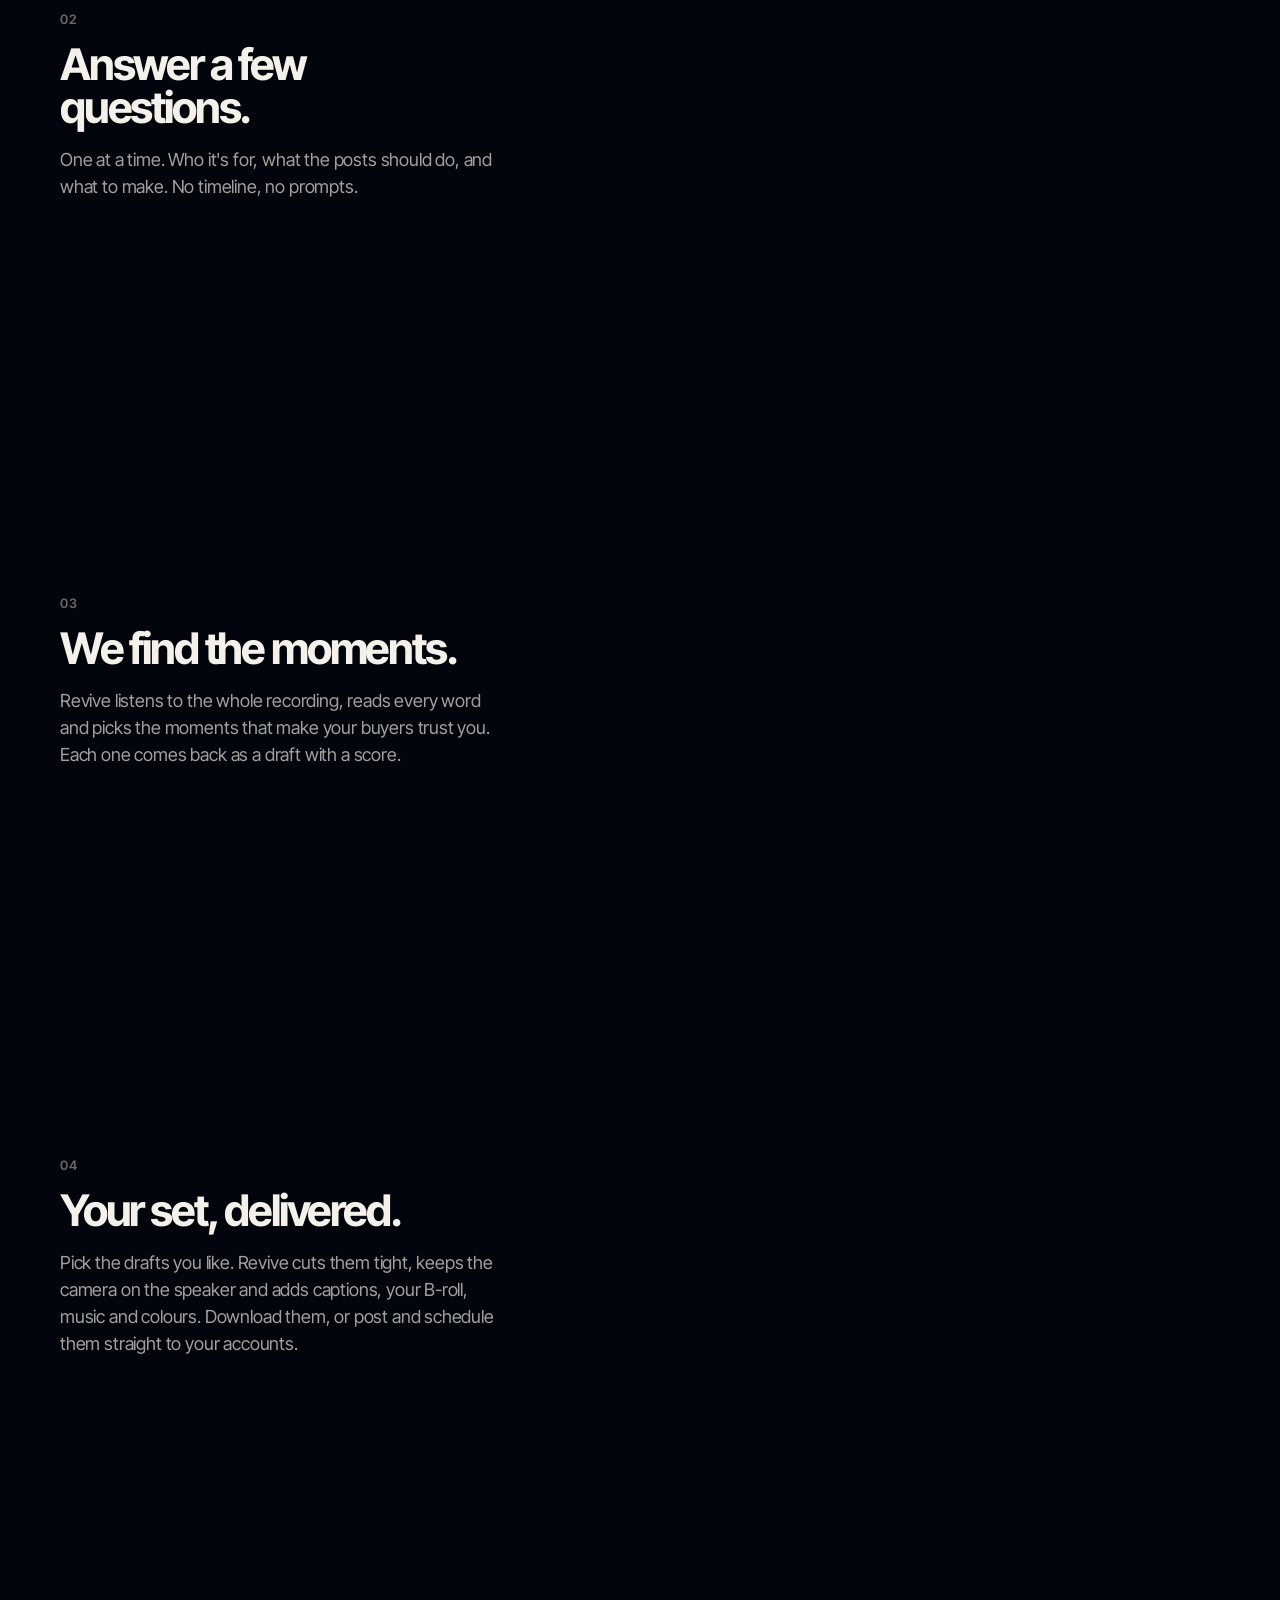
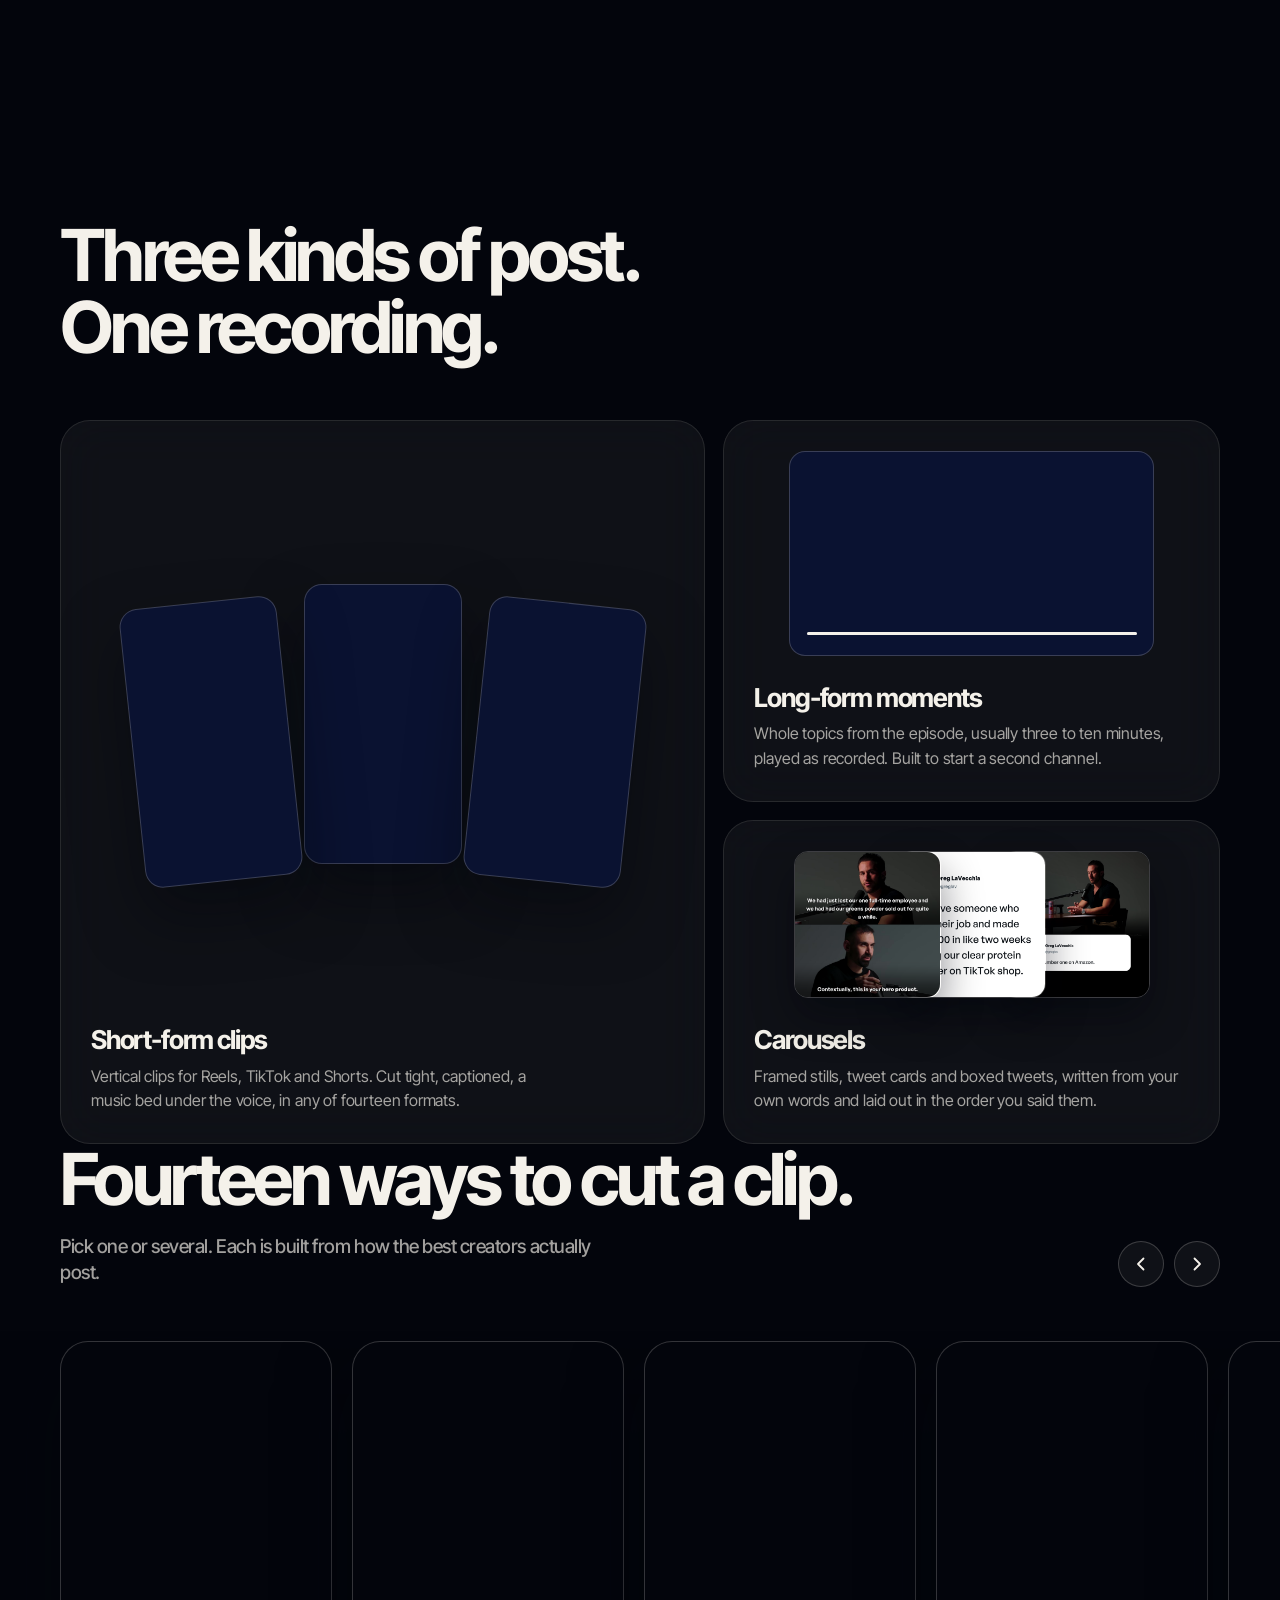
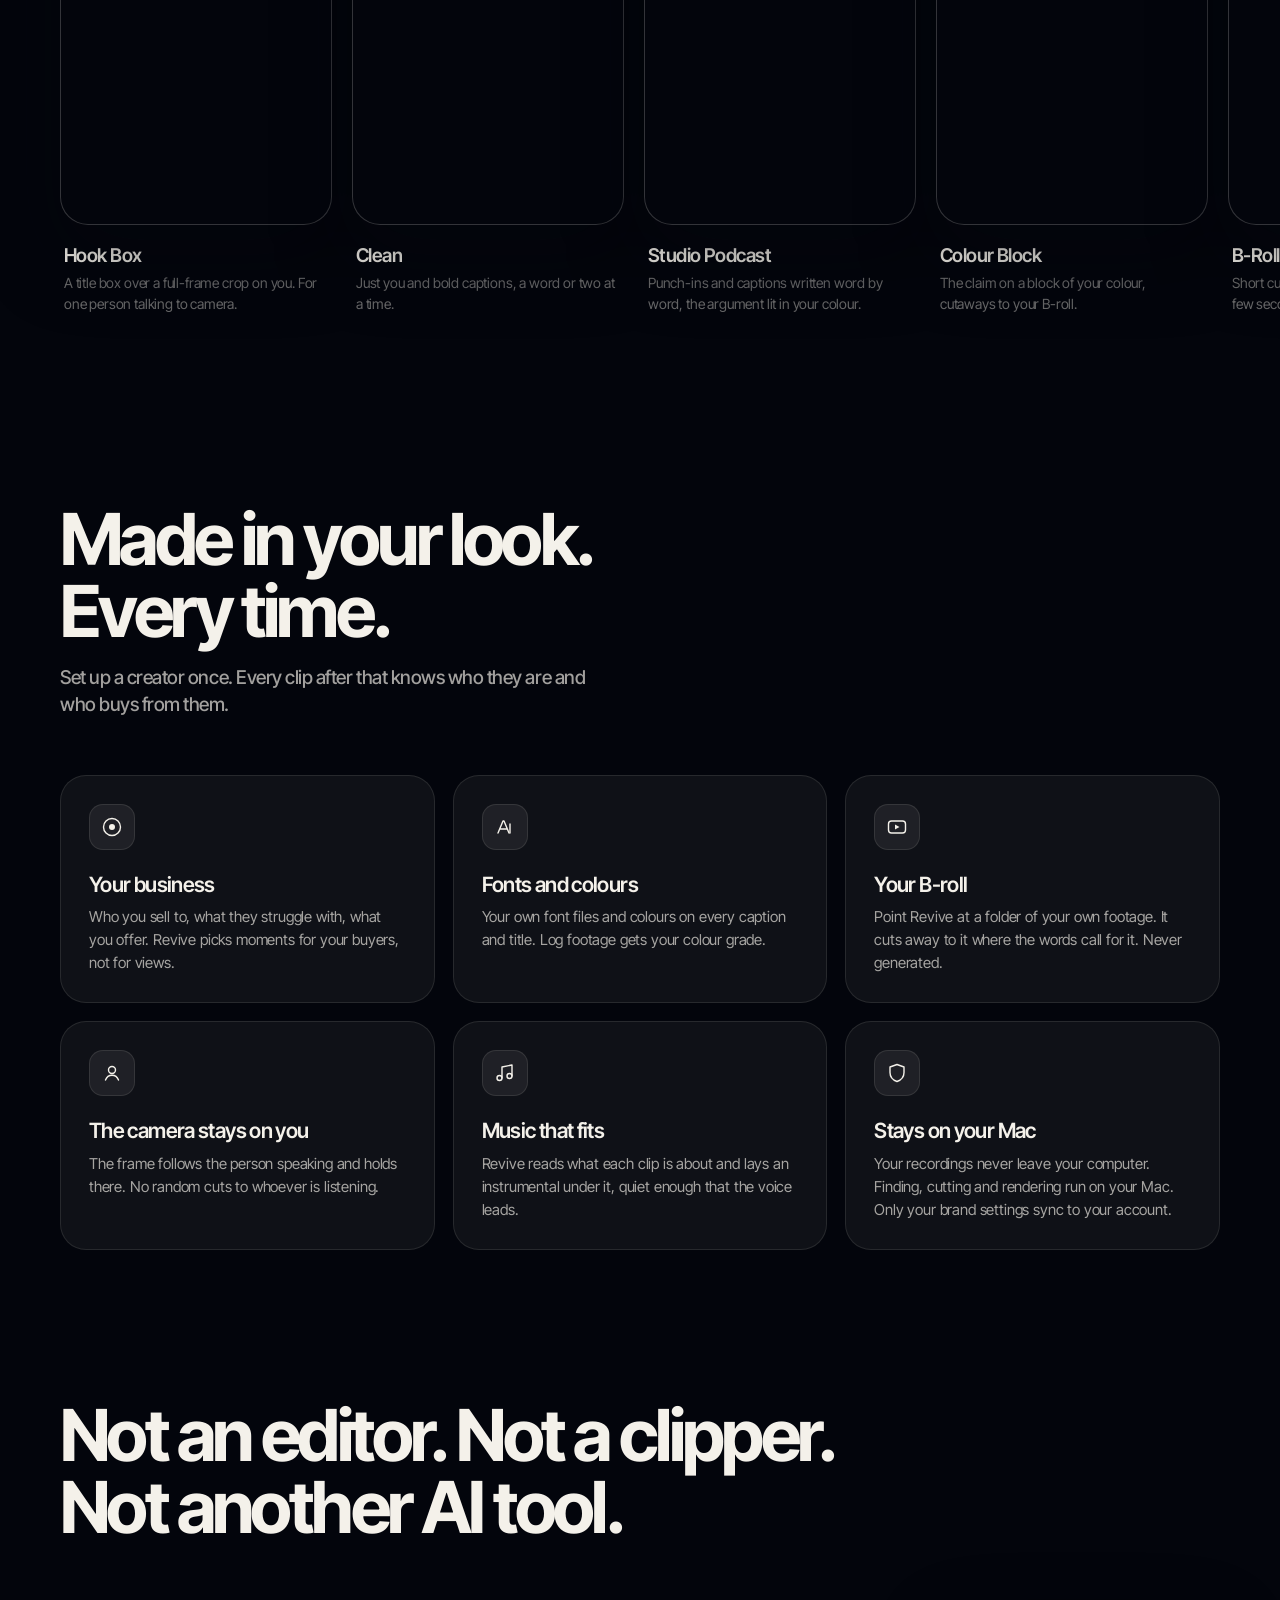
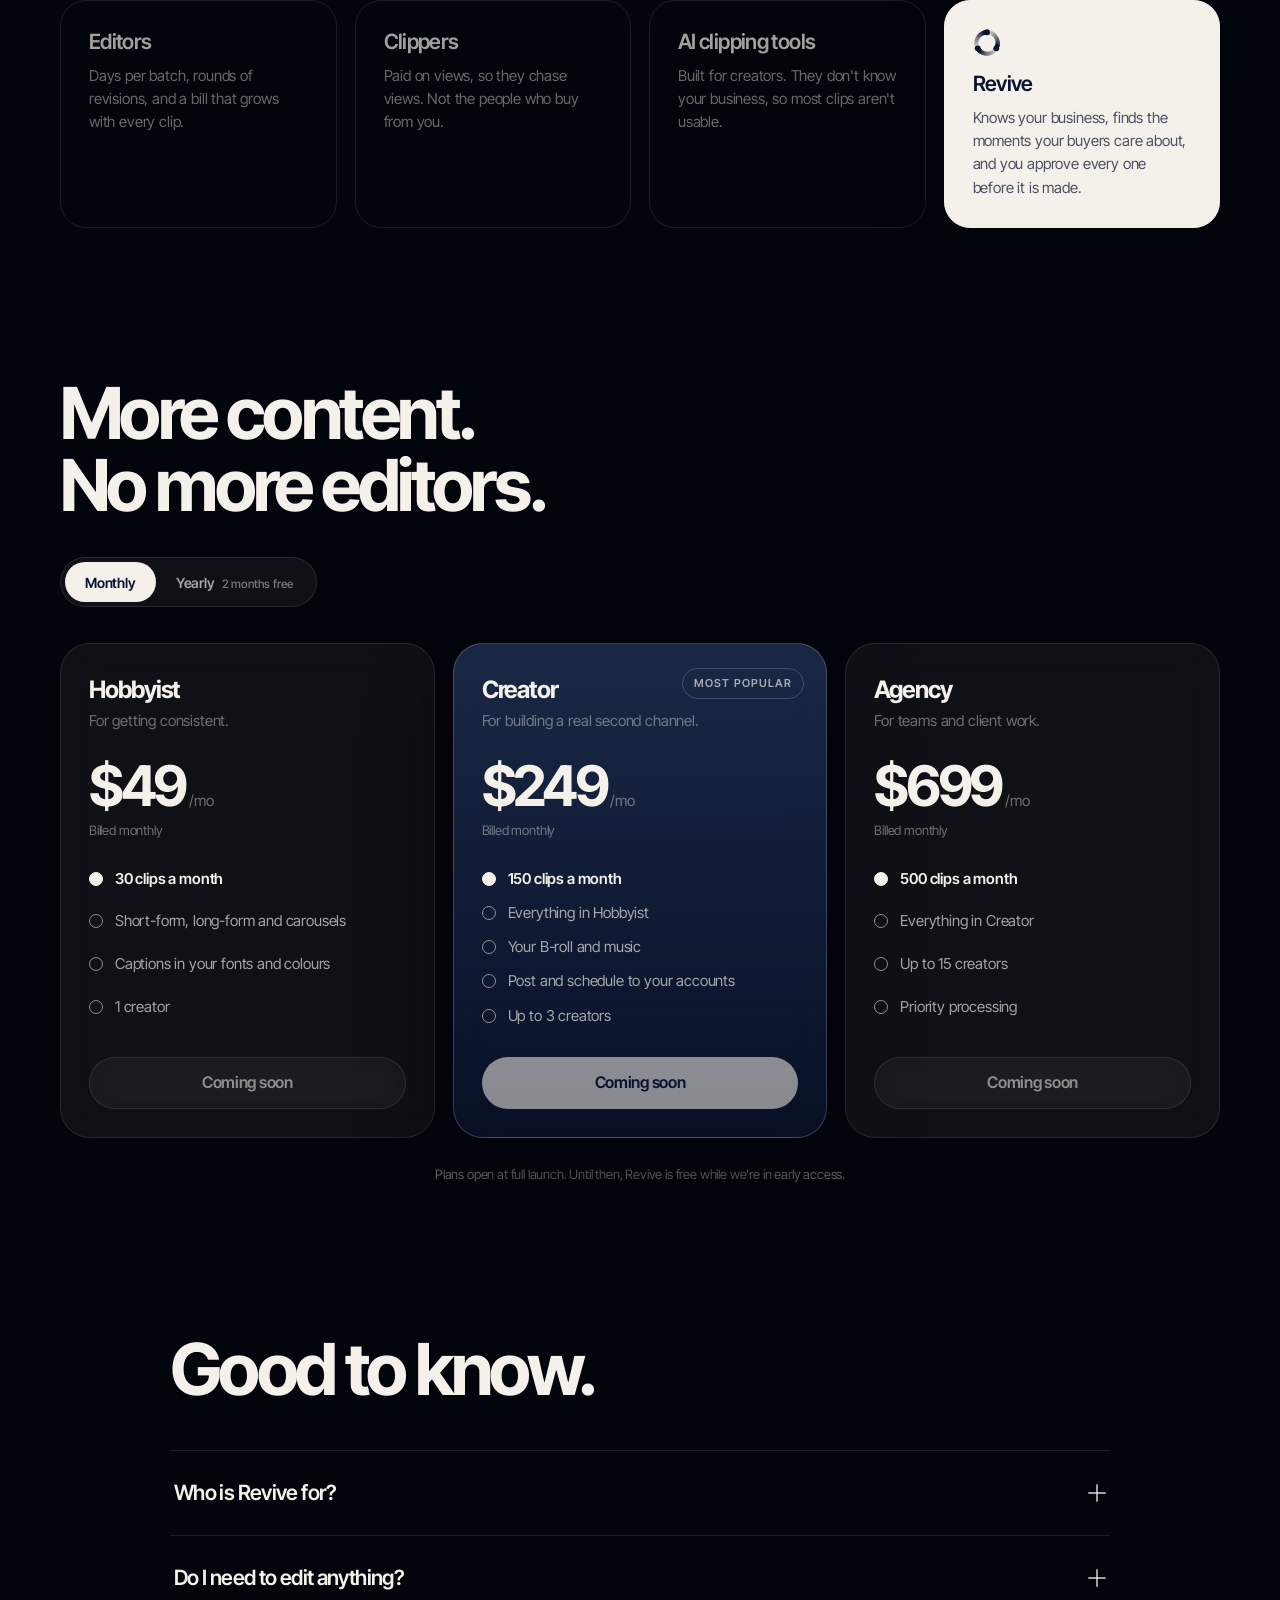
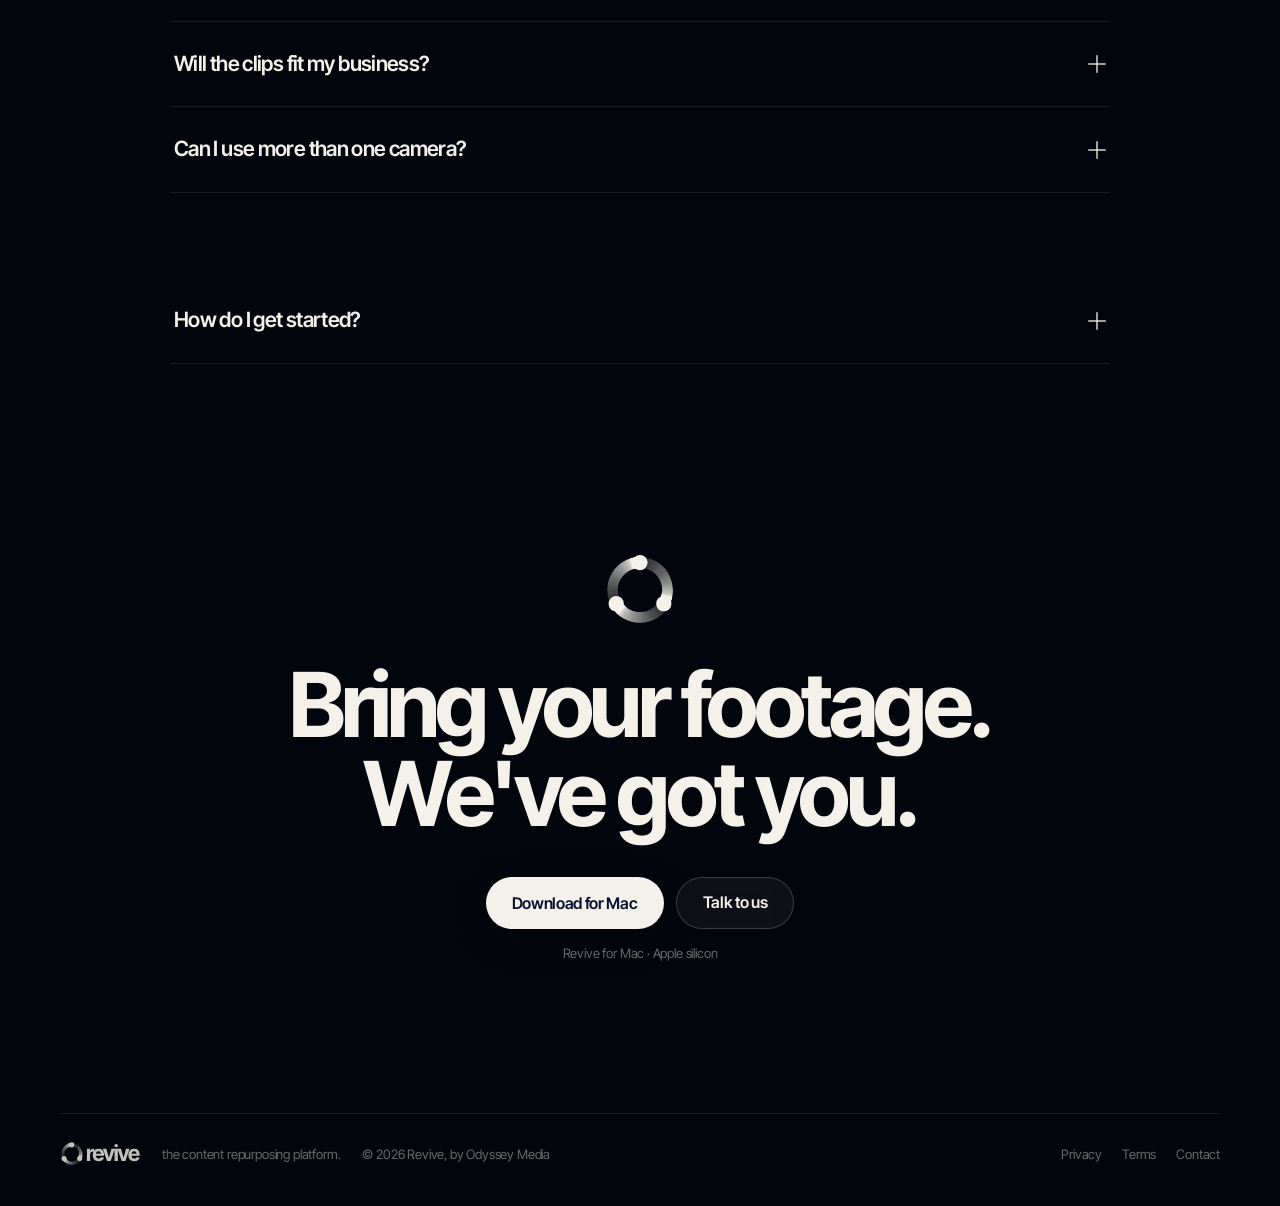
==== commit 586f38a3: "Hero film: size the player to exact 16:9 so there are no black bars on large screens Co-Authored-By:" ====
--- a/index.html
+++ b/index.html
@@ -18,7 +18,7 @@
   <link rel="preconnect" href="https://fonts.googleapis.com" />
   <link rel="preconnect" href="https://fonts.gstatic.com" crossorigin />
   <link href="https://fonts.googleapis.com/css2?family=Inter+Tight:wght@400;500;600;700&display=swap" rel="stylesheet" />
-  <link rel="stylesheet" href="style.css?v=20261106a" />
+  <link rel="stylesheet" href="style.css?v=20261106c" />
   <script>document.documentElement.classList.add("js")</script>
 </head>
 <body>
--- a/style.css
+++ b/style.css
@@ -74,8 +74,8 @@
 @media (max-height: 760px) { .hero .lead { display: none; } }
 .hero-top { width: 100%; height: calc(100vh - 104px); height: calc(100svh - 104px); min-height: 400px; display: flex; flex-direction: column; align-items: center; }
 /* the promo film sits where the lead line was, the buttons under it. Its player is the app's own (.rvp, copied from splittr/desktop/ui/style.css) */
-.promo { width: 100%; max-width: 1040px; margin: 0 0 clamp(12px, 3vh, 28px); flex: 1 1 0; min-height: 0; display: flex; justify-content: center; }
-.rvp { position: relative; display: block; width: auto; max-width: 100%; height: 100%; aspect-ratio: 16 / 9; border-radius: 28px; overflow: hidden; background: #000; border: 1px solid var(--line-strong); box-shadow: 0 50px 120px rgba(3, 5, 12, 0.6); container-type: inline-size; outline: none; user-select: none; -webkit-user-select: none; }
+.promo { width: 100%; max-width: 1040px; margin: 0 0 clamp(12px, 3vh, 28px); flex: 1 1 0; min-height: 0; display: flex; justify-content: center; align-items: center; container-type: size; }
+.rvp { position: relative; display: block; width: min(100cqw, 100cqh * 16 / 9); height: auto; aspect-ratio: 16 / 9; flex: none; border-radius: 28px; overflow: hidden; background: #000; border: 1px solid var(--line-strong); box-shadow: 0 50px 120px rgba(3, 5, 12, 0.6); container-type: inline-size; outline: none; user-select: none; -webkit-user-select: none; }
 .rvp video { display: block; width: 100%; height: 100%; object-fit: contain; background: #000; cursor: pointer; }
 .rvp:fullscreen { border-radius: 0; border: 0; aspect-ratio: auto; }
 .rv-spin img { width: 40px; height: 40px; }
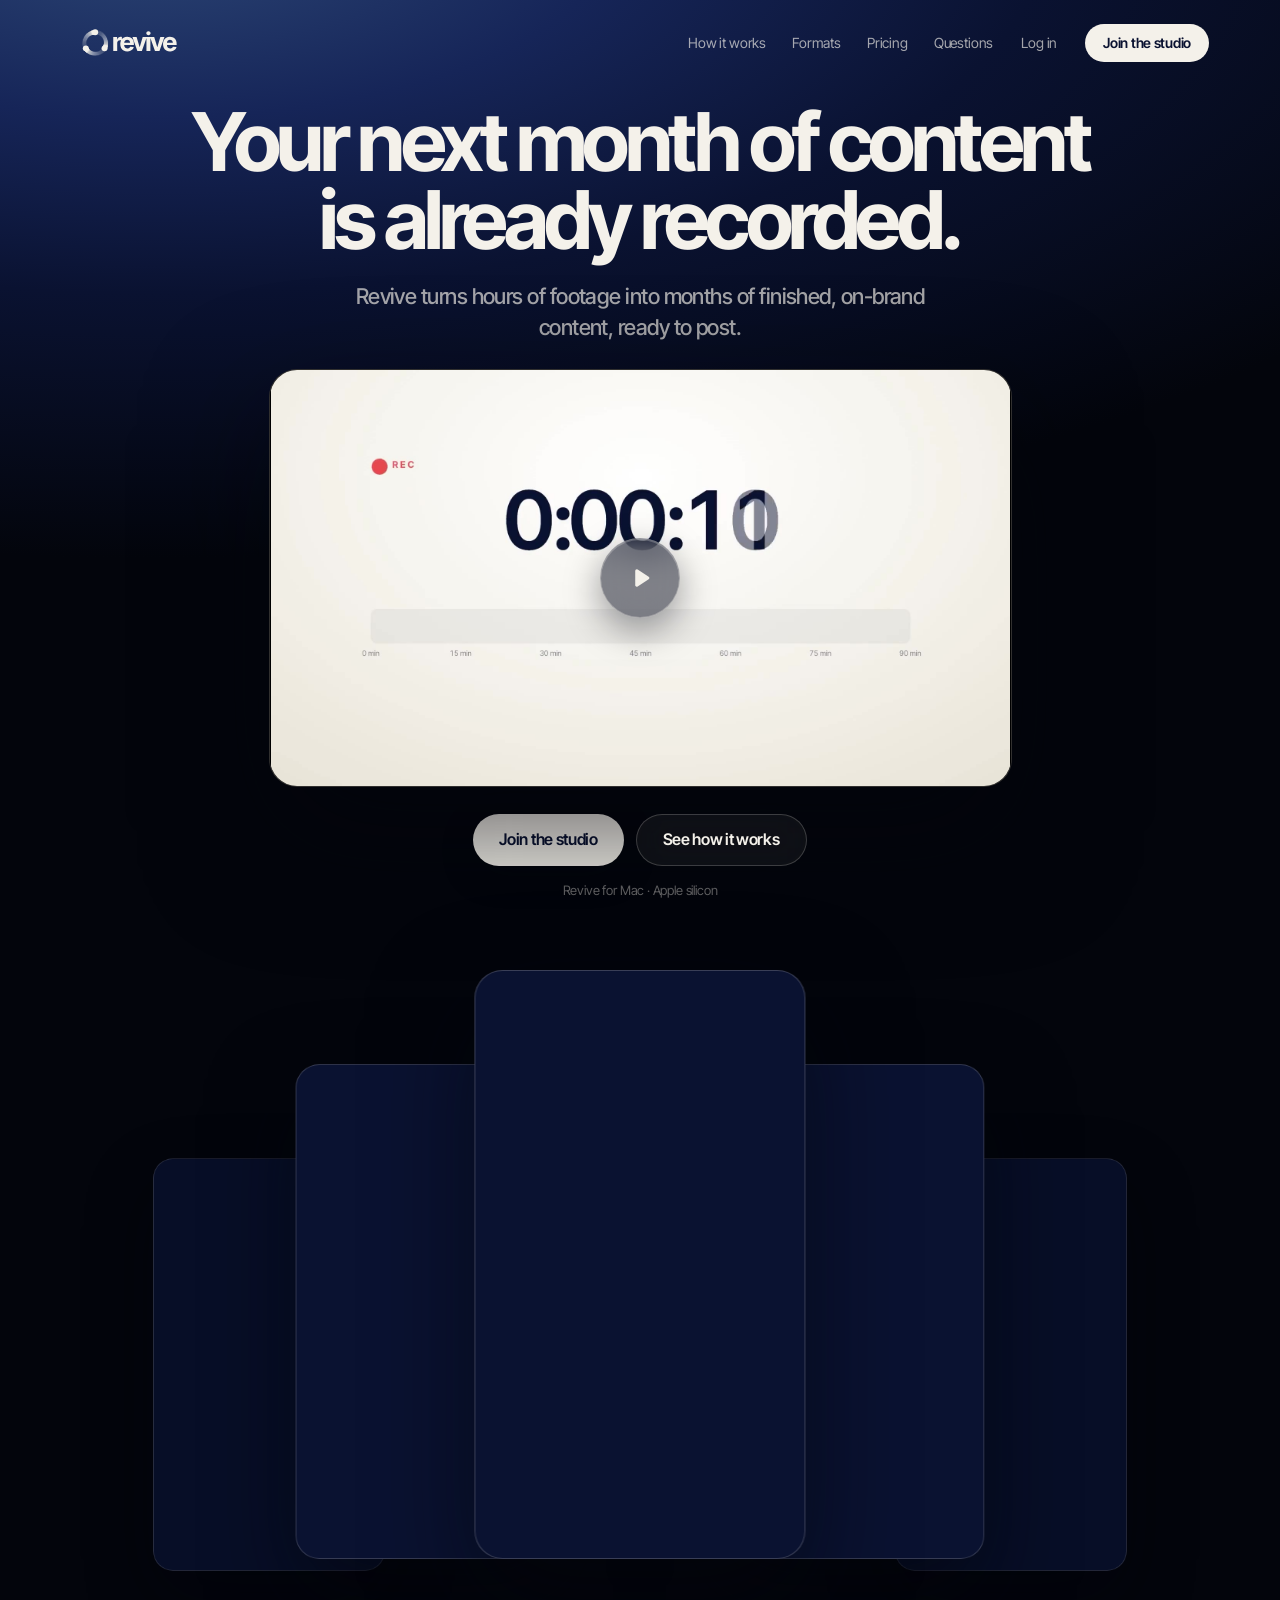
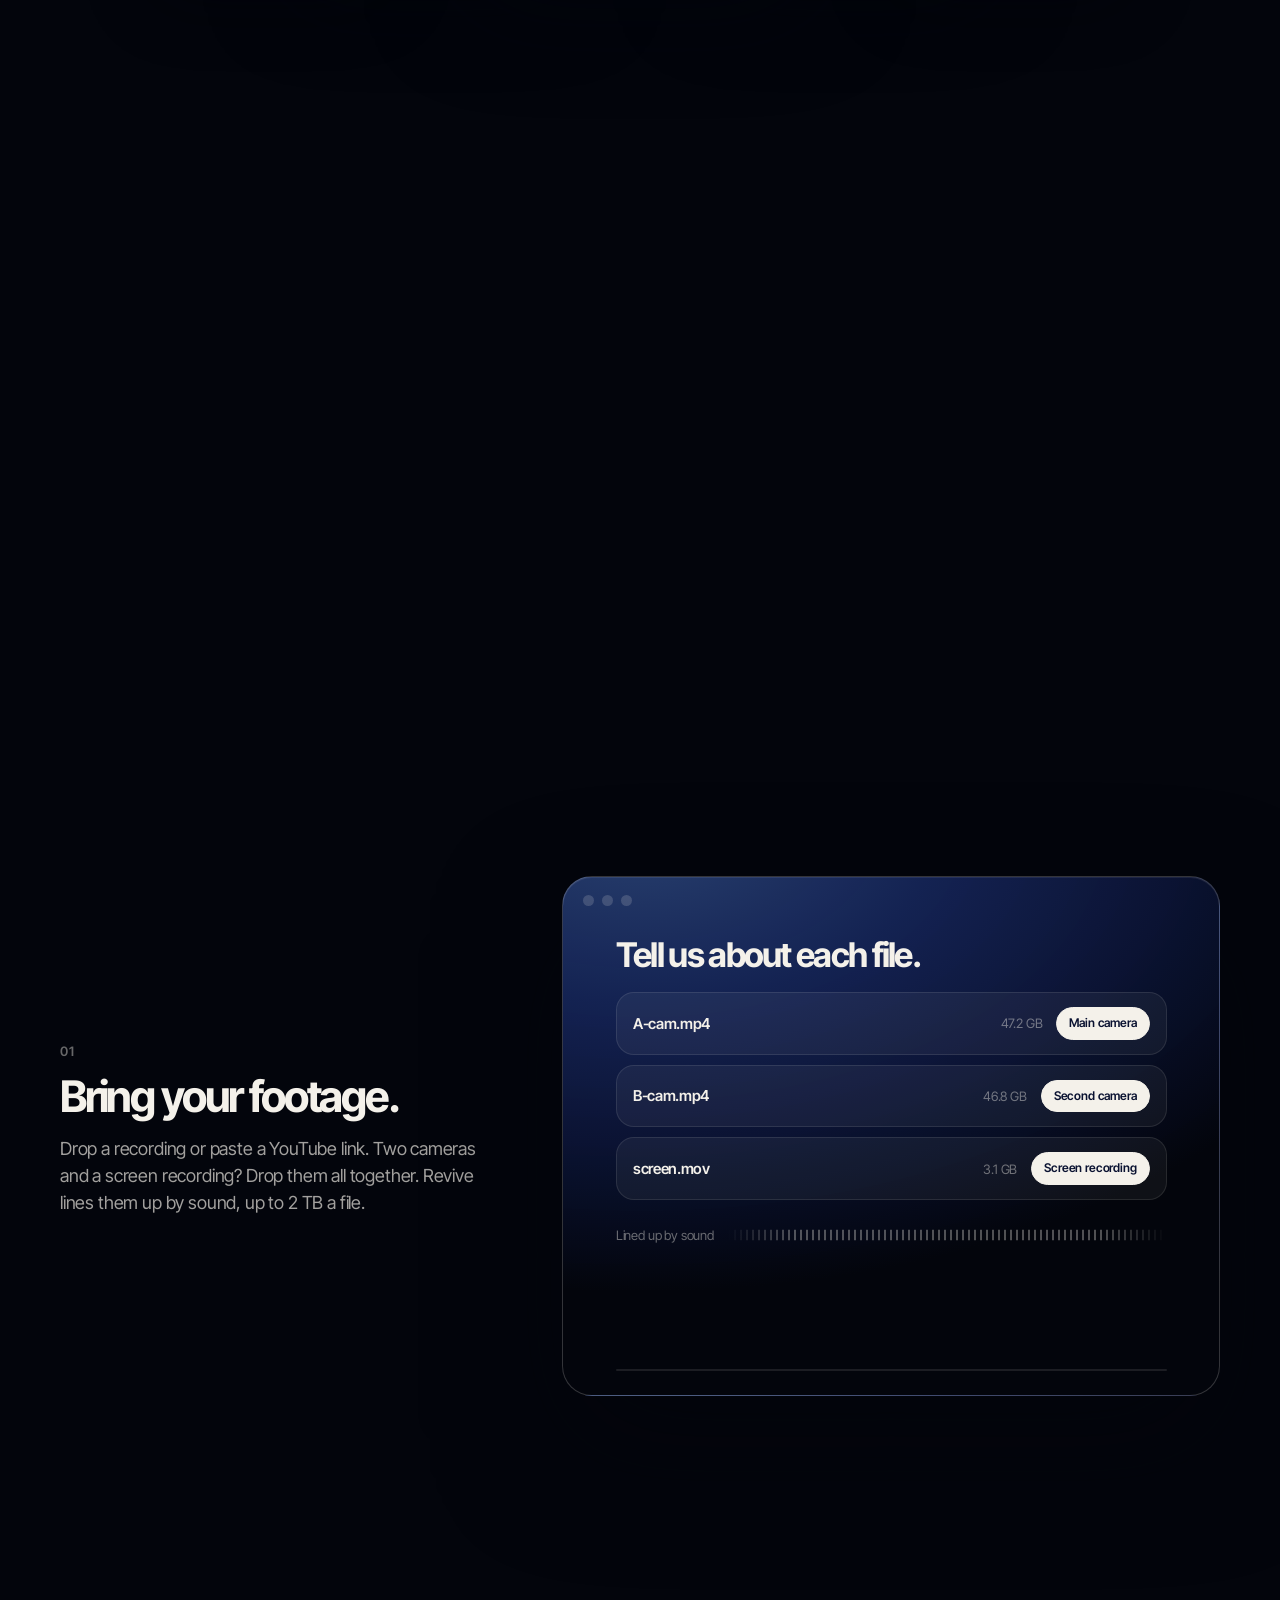
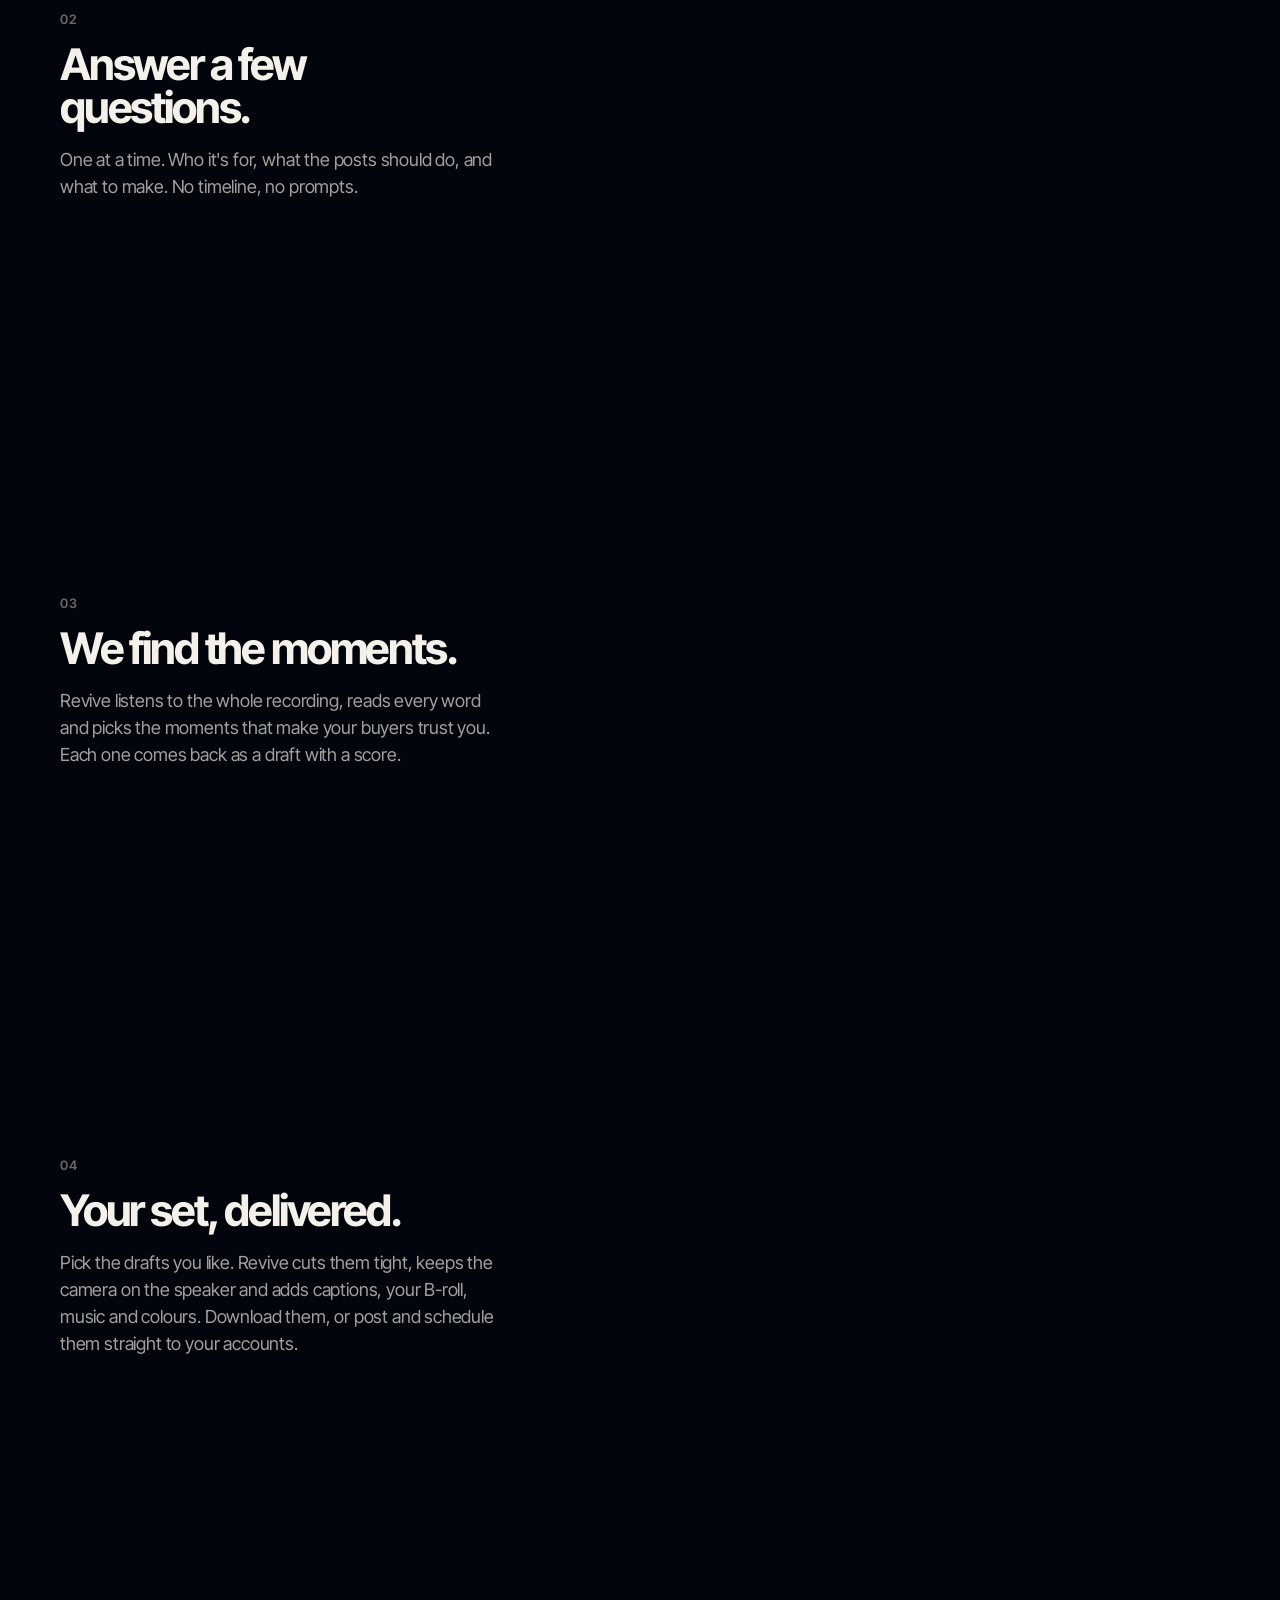
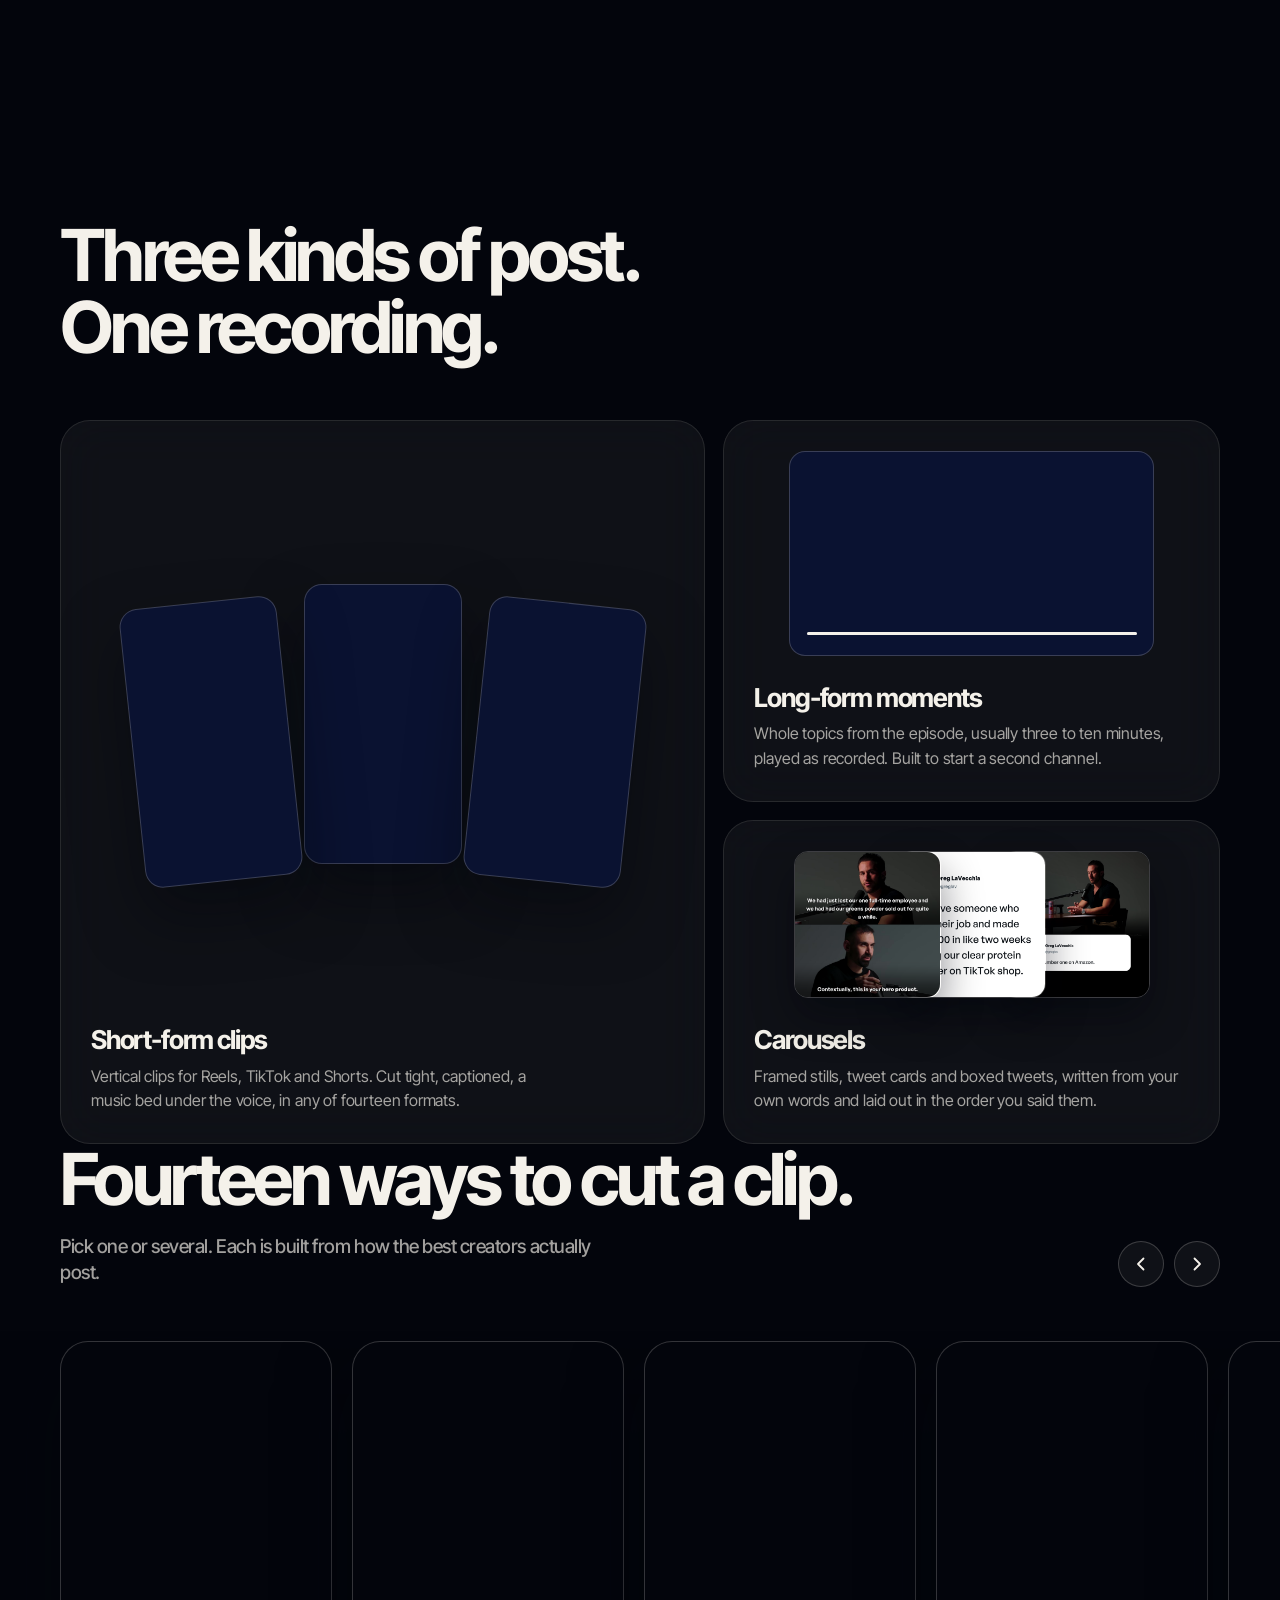
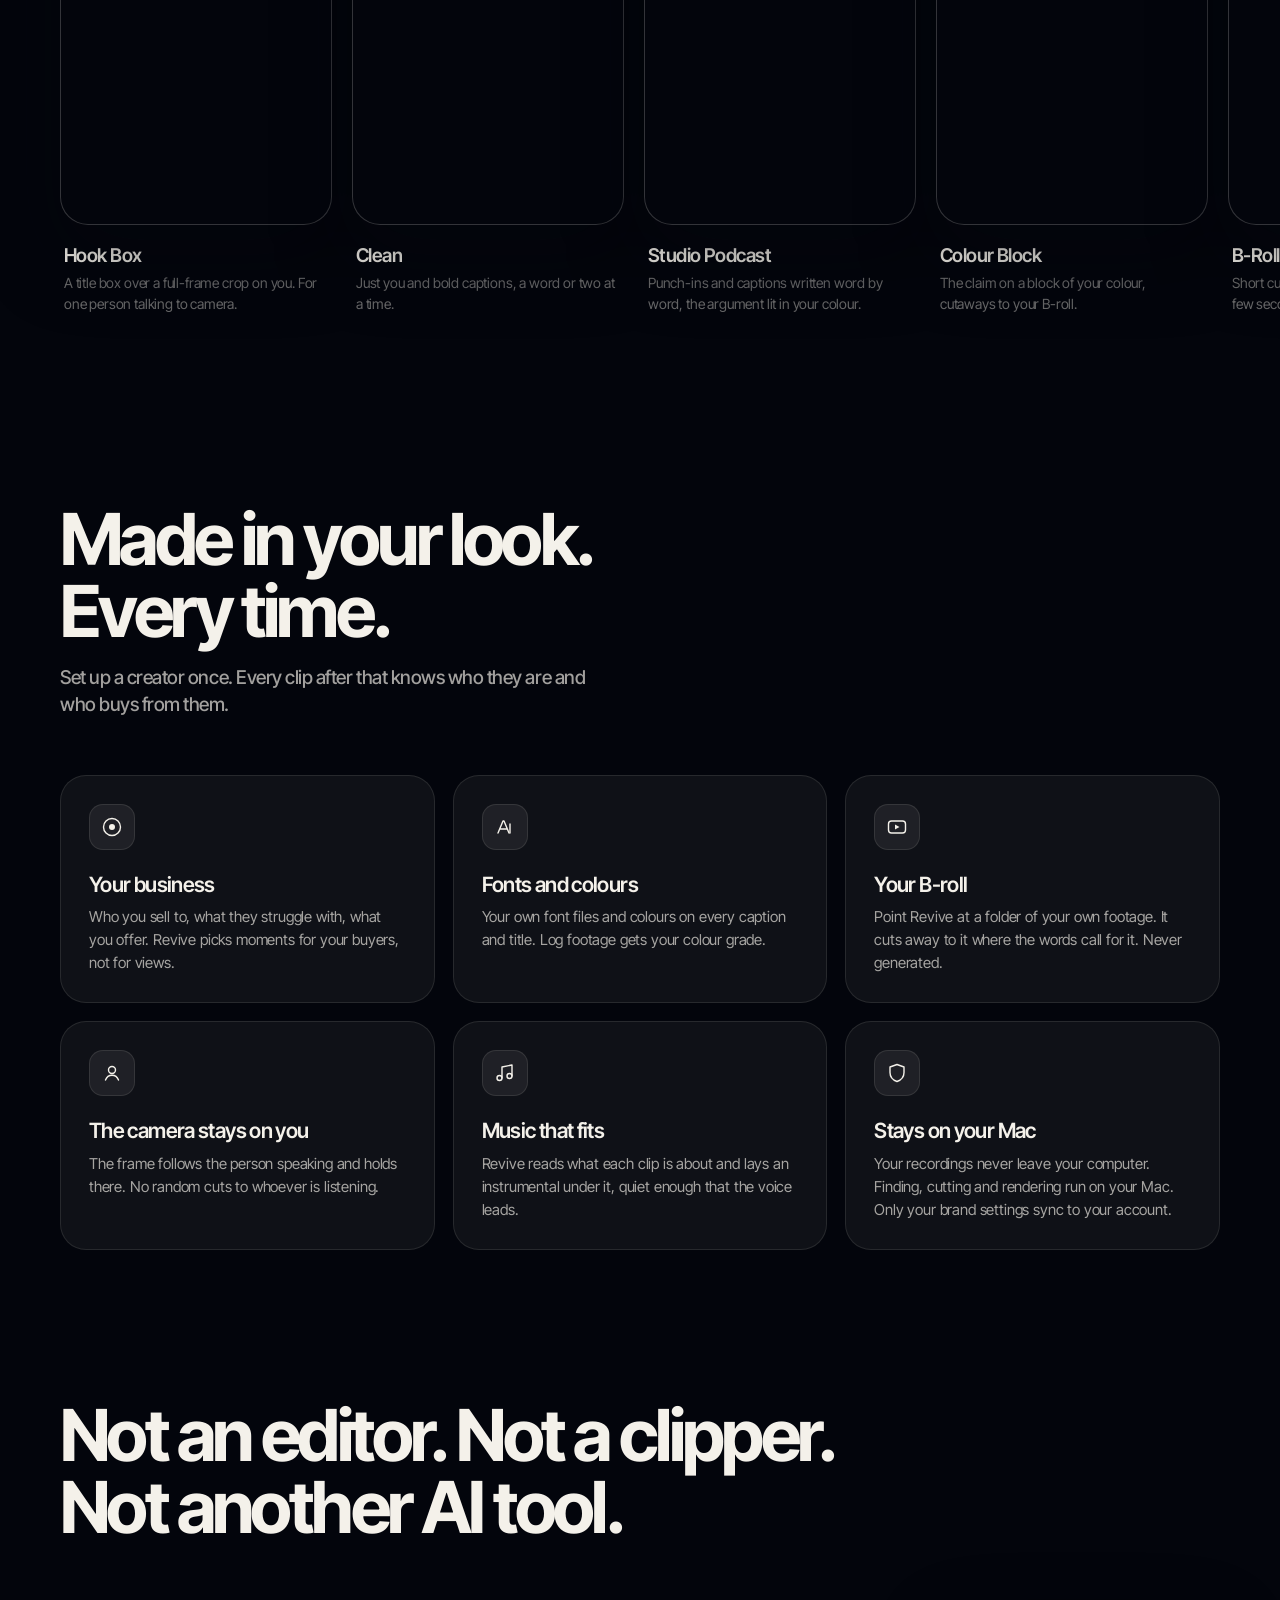
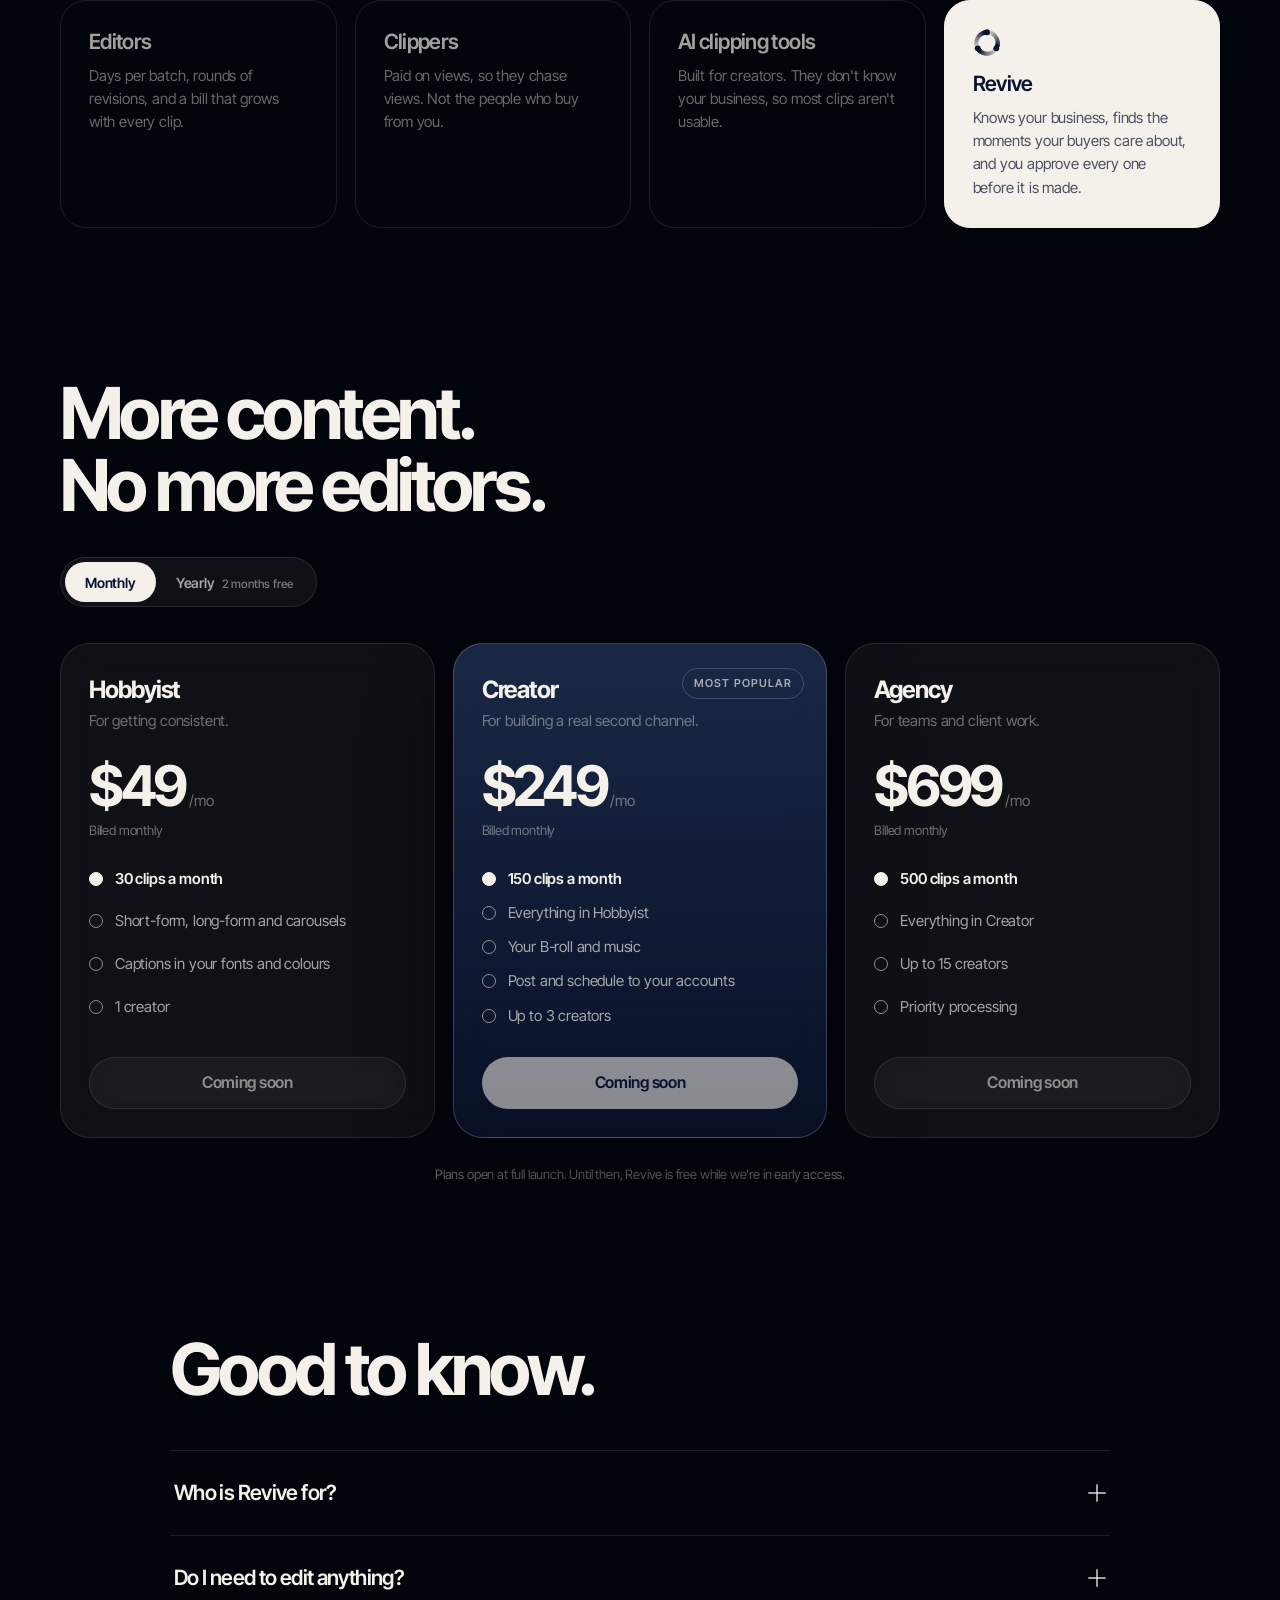
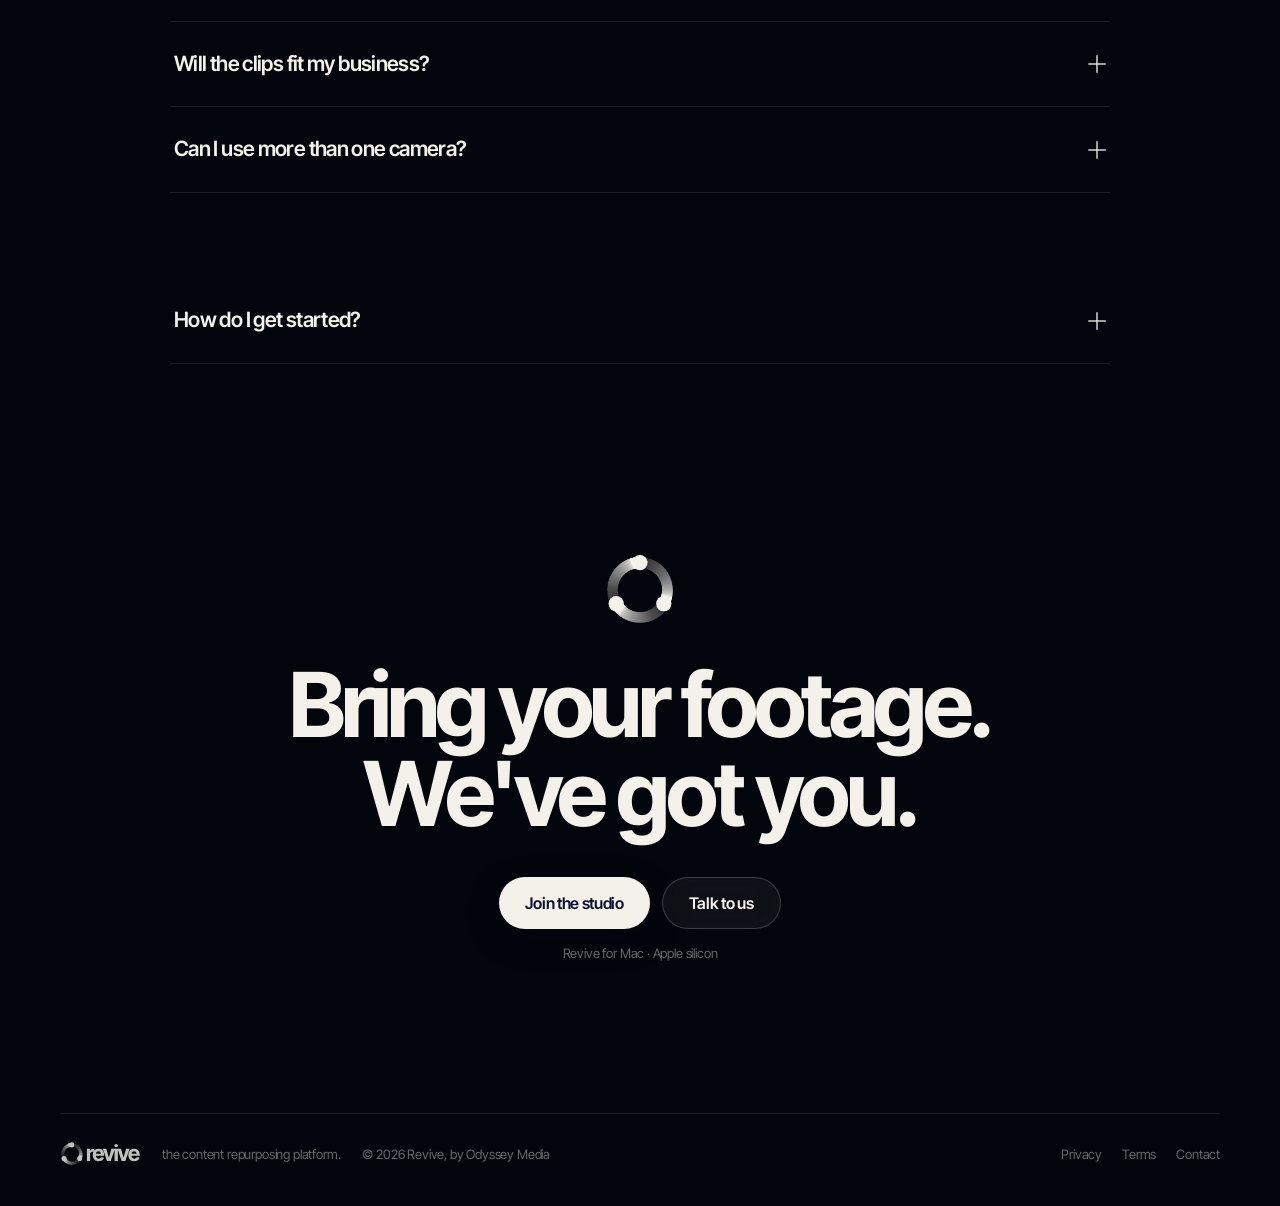
==== commit 6348040a: "Landing: Log in + Join the studio replace public Download; sign-in gates the download Co-Authored-By" ====
--- a/index.html
+++ b/index.html
@@ -18,7 +18,7 @@
   <link rel="preconnect" href="https://fonts.googleapis.com" />
   <link rel="preconnect" href="https://fonts.gstatic.com" crossorigin />
   <link href="https://fonts.googleapis.com/css2?family=Inter+Tight:wght@400;500;600;700&display=swap" rel="stylesheet" />
-  <link rel="stylesheet" href="style.css?v=20261106c" />
+  <link rel="stylesheet" href="style.css?v=20261106d" />
   <script>document.documentElement.classList.add("js")</script>
 </head>
 <body>
@@ -33,7 +33,8 @@
         <a href="#pricing">Pricing</a>
         <a href="#faq">Questions</a>
       </nav>
-      <a class="btn btn-sm" href="download.html">Download</a>
+      <a class="login" href="start.html?mode=login">Log in</a>
+      <a class="btn btn-sm" href="start.html">Join the studio</a>
     </div>
   </header>
 
@@ -49,7 +50,7 @@
         <video id="promo" data-player src="media/promo.mp4" poster="media/promo-poster.jpg" muted loop playsinline autoplay preload="auto" aria-label="Revive promo film"></video>
       </div>
       <div class="cta r" style="--d:4">
-        <a class="btn" href="download.html">Download for Mac</a>
+        <a class="btn" href="start.html">Join the studio</a>
         <a class="btn btn-ghost" href="#start">See how it works</a>
       </div>
       <p class="fine r" style="--d:5">Revive for Mac · Apple silicon</p>
@@ -262,7 +263,7 @@
         <details class="r"><summary>Will the clips fit my business?<i></i></summary><div class="a"><div><p>Yes. Revive learns who you sell to before it picks a single moment, and each project asks whether the posts are for connection, conversion or both.</p></div></div></details>
         <details class="r"><summary>Can I use more than one camera?<i></i></summary><div class="a"><div><p>Yes. Drop every camera and any screen or call recording together. Revive lines them up by sound and keeps the frame on whoever is speaking.</p></div></div></details>
         <details class="r"><summary>Does my footage get uploaded?<i></i></summary><div class="a"><div><p>No. Your recordings stay on your Mac and everything is made there. Your account only holds your creators' brand settings, so they follow you to a new Mac.</p></div></div></details>
-        <details class="r"><summary>How do I get started?<i></i></summary><div class="a"><div><p>Download Revive for Mac and create your account in the app. It's free during early access. Paid plans open at full launch.</p></div></div></details>
+        <details class="r"><summary>How do I get started?<i></i></summary><div class="a"><div><p>Join the studio: create your account, then download Revive for Mac and log in with it. It's free during early access. Paid plans open at full launch.</p></div></div></details>
       </div>
     </section>
 
@@ -271,7 +272,7 @@
       <img class="final-mark r" src="assets/mark.svg" alt="" width="72" height="72" />
       <h2 class="r" style="--d:1">Bring your footage.<br />We've got you.</h2>
       <div class="cta r" style="--d:2">
-        <a class="btn" href="download.html">Download for Mac</a>
+        <a class="btn" href="start.html">Join the studio</a>
         <a class="btn btn-ghost" href="mailto:john@odysseymedia.io">Talk to us</a>
       </div>
       <p class="fine r" style="--d:3">Revive for Mac · Apple silicon</p>
--- a/style.css
+++ b/style.css
@@ -62,6 +62,9 @@
 .links { display: flex; gap: 26px; margin-left: auto; font-size: 14px; color: var(--muted); }
 .links a { transition: color 0.3s var(--ease); }
 .links a:hover { color: var(--off); }
+.login { font-size: 14px; color: var(--muted); transition: color 0.3s var(--ease); }
+.login:hover { color: var(--off); }
+.links + .login { margin-left: 0; }
 
 /* ---- reveal: everything arrives with the app's ease-out ---- */
 .js .r { opacity: 0; transform: translateY(26px); filter: blur(6px); transition: opacity 1s var(--ease), transform 1.1s var(--ease), filter 1s var(--ease); transition-delay: calc(var(--d, 0) * 80ms); }
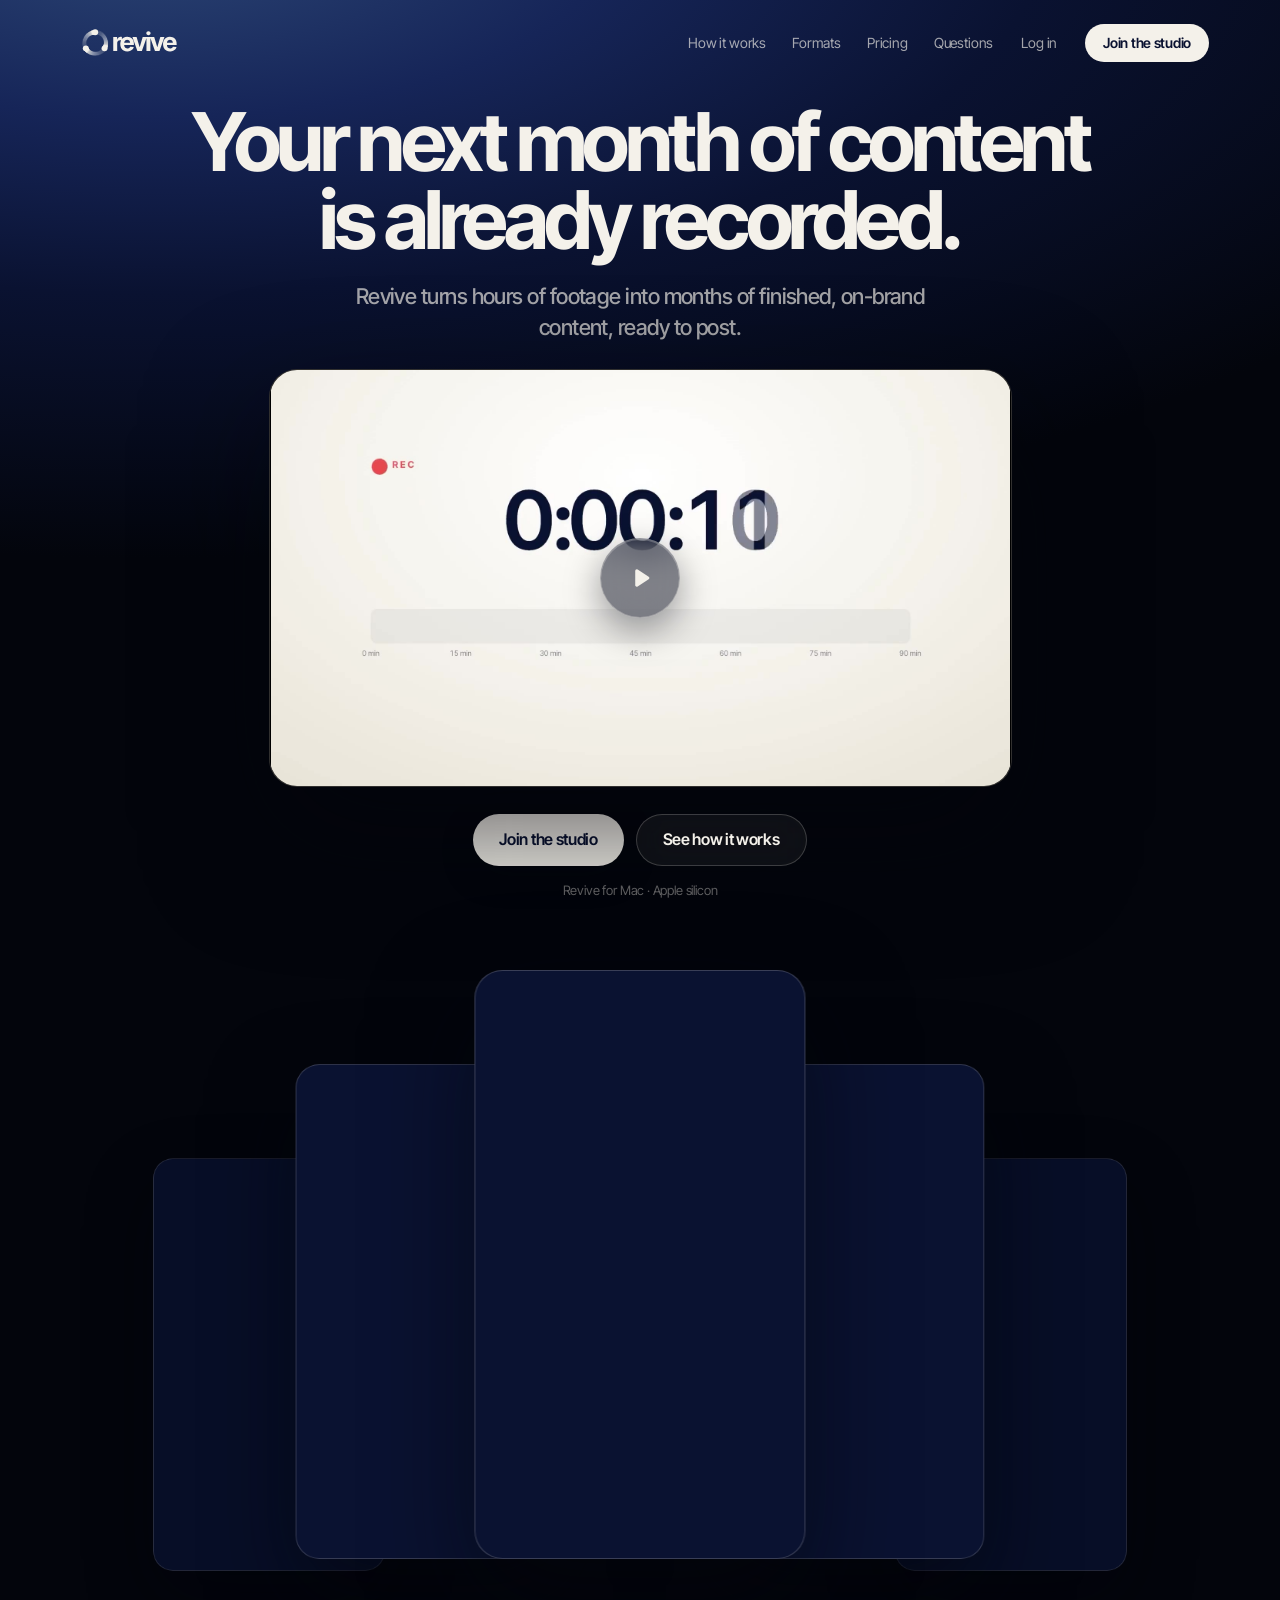
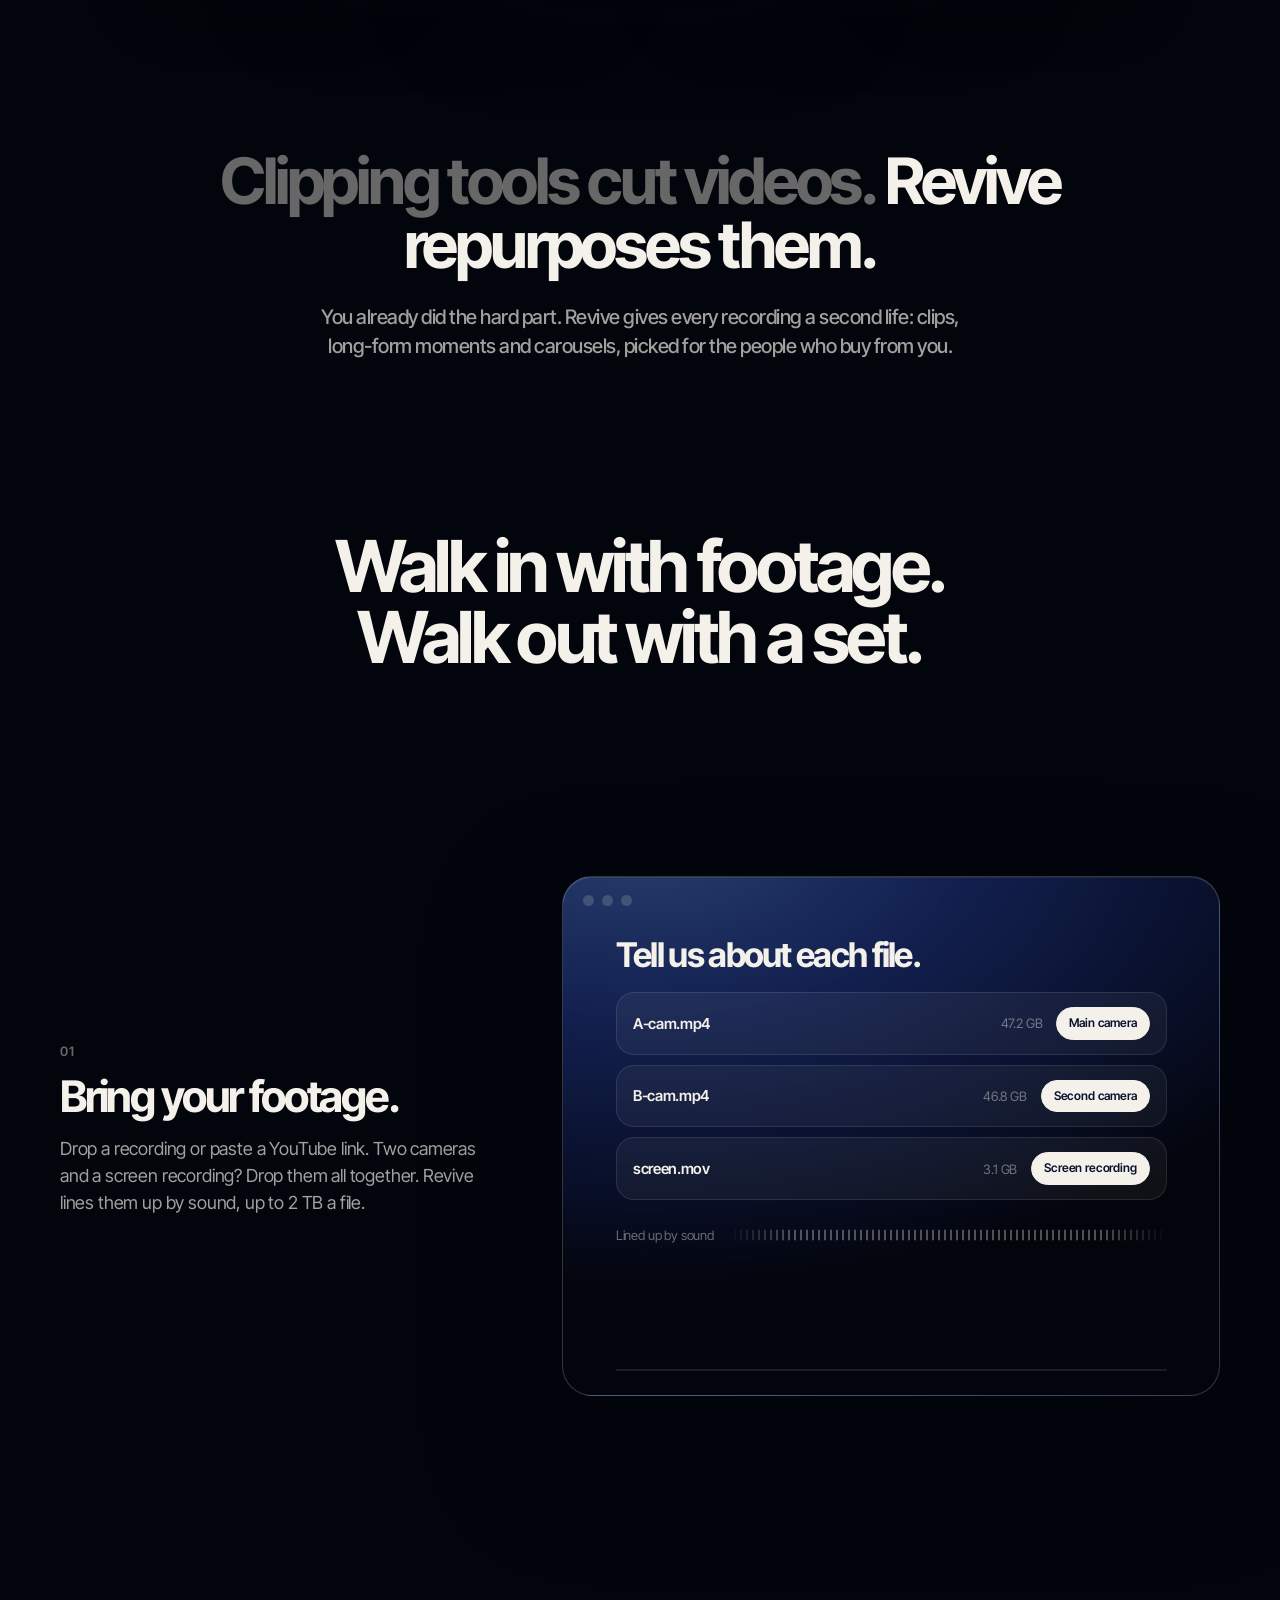
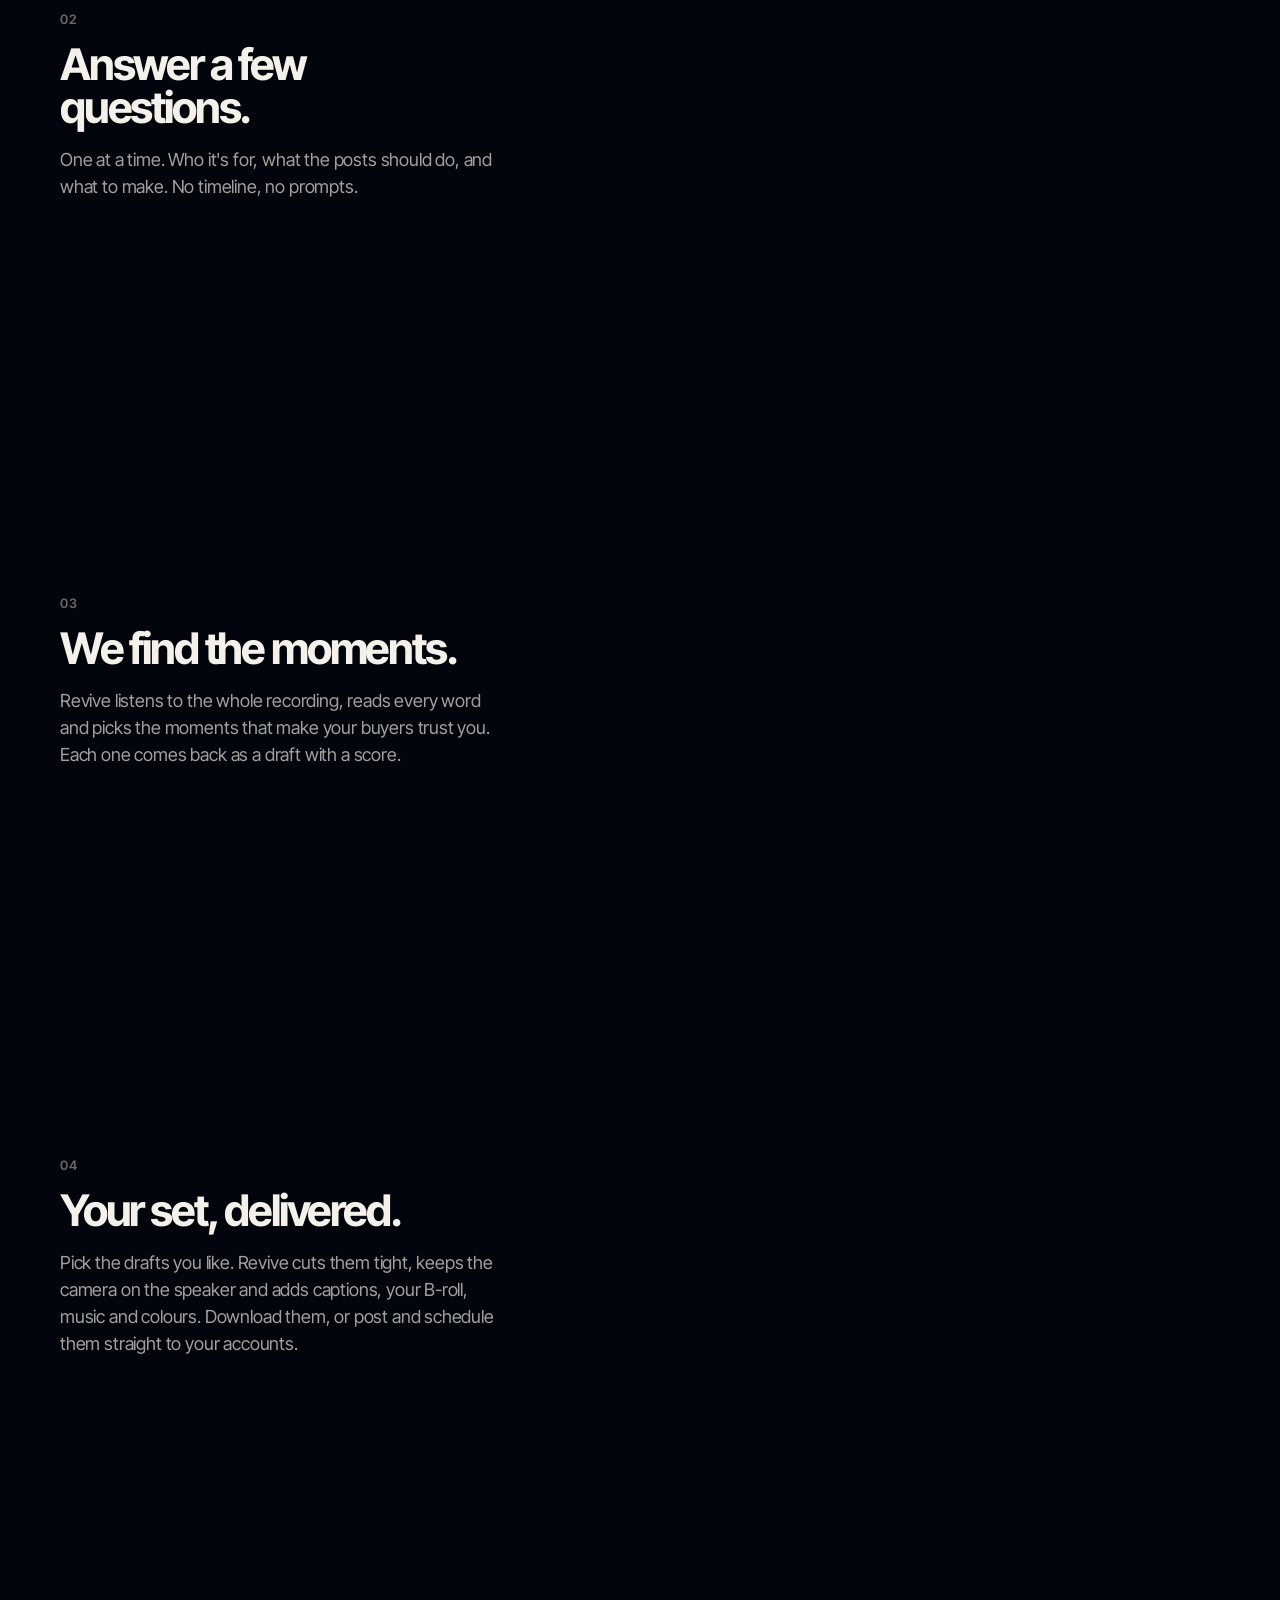
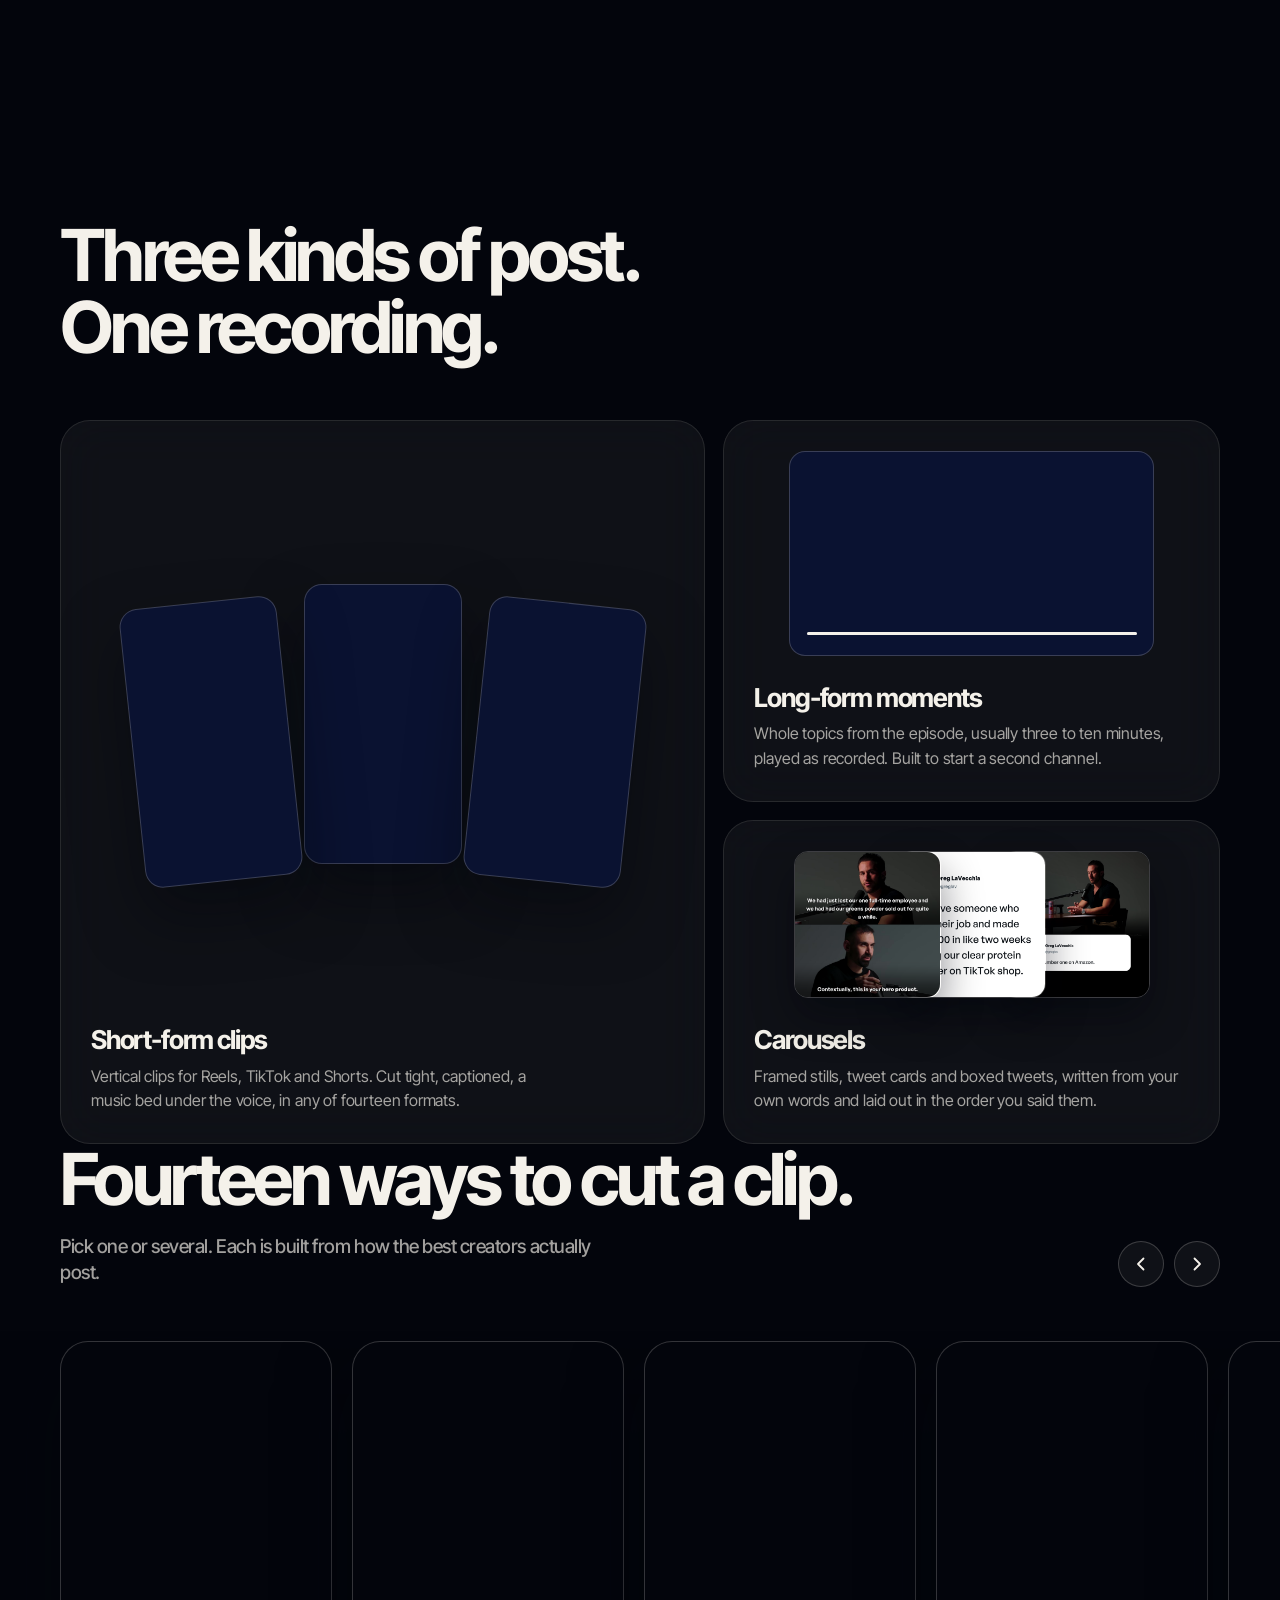
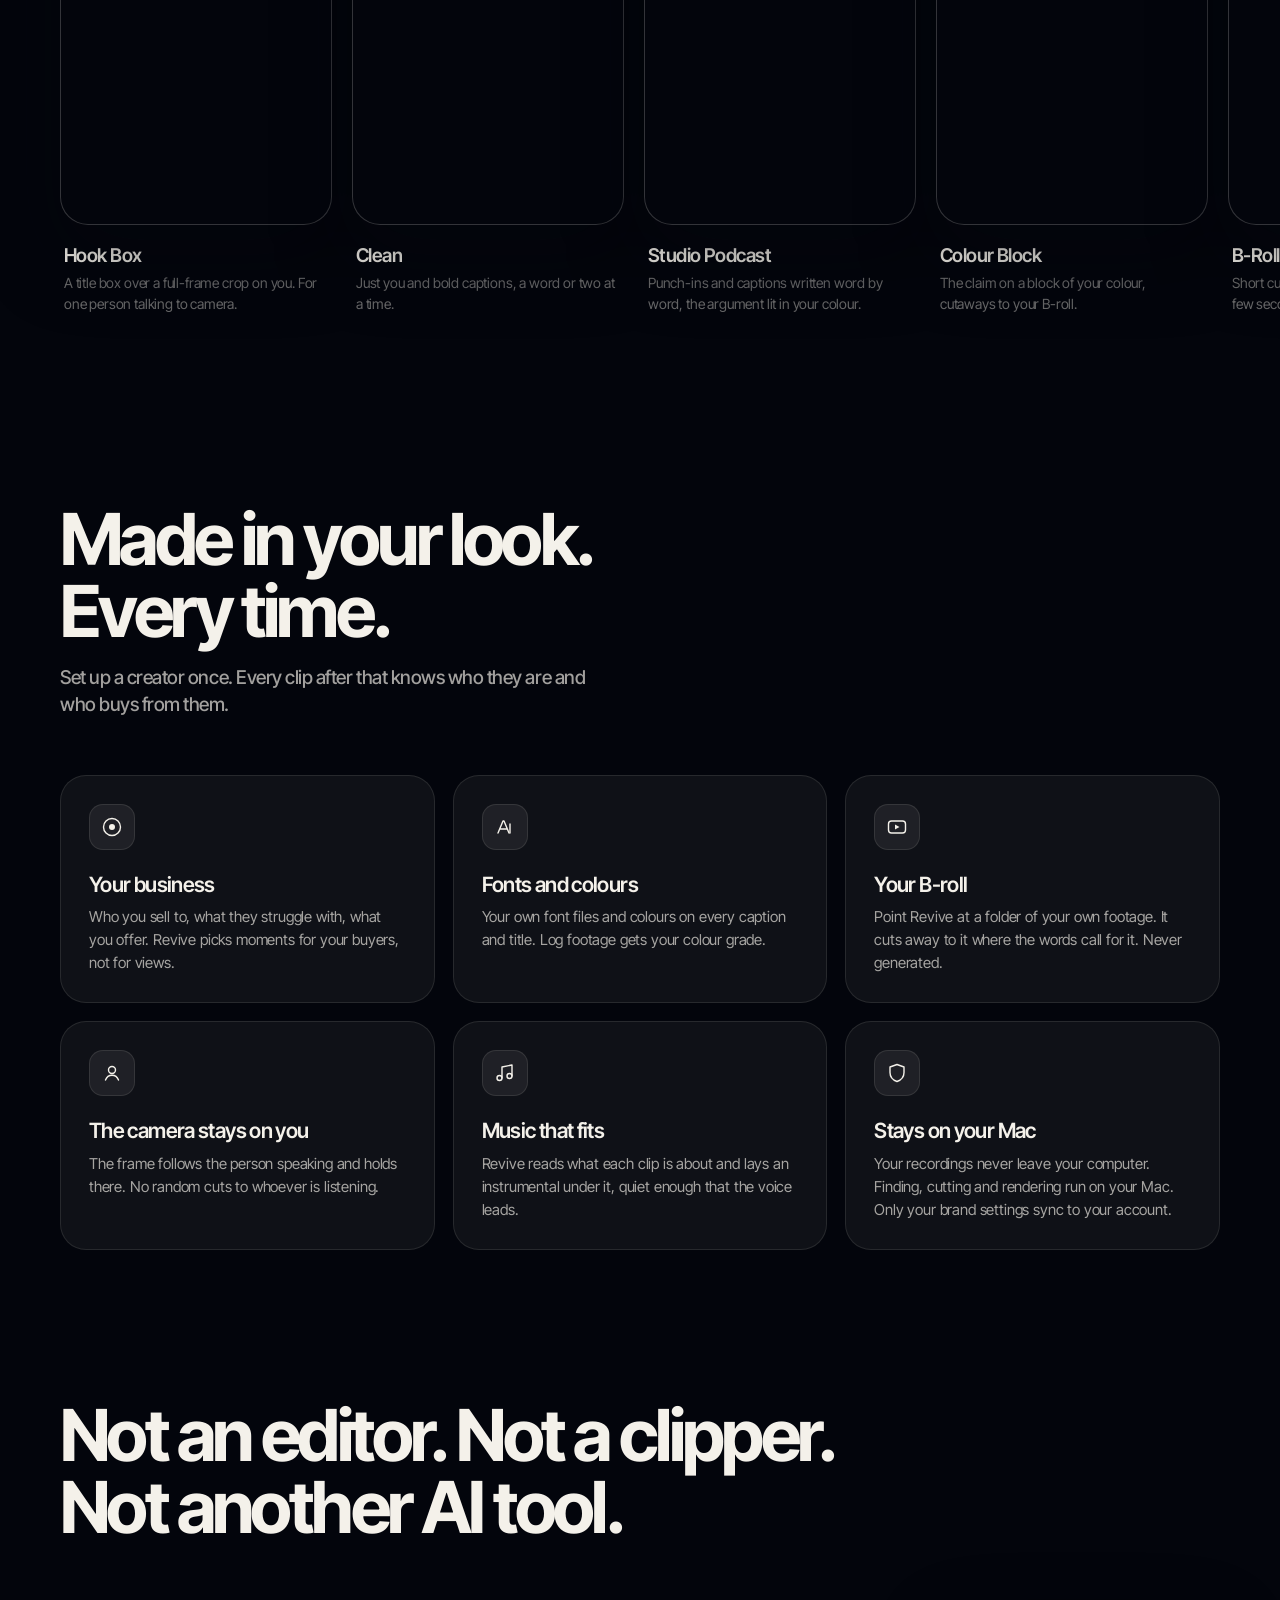
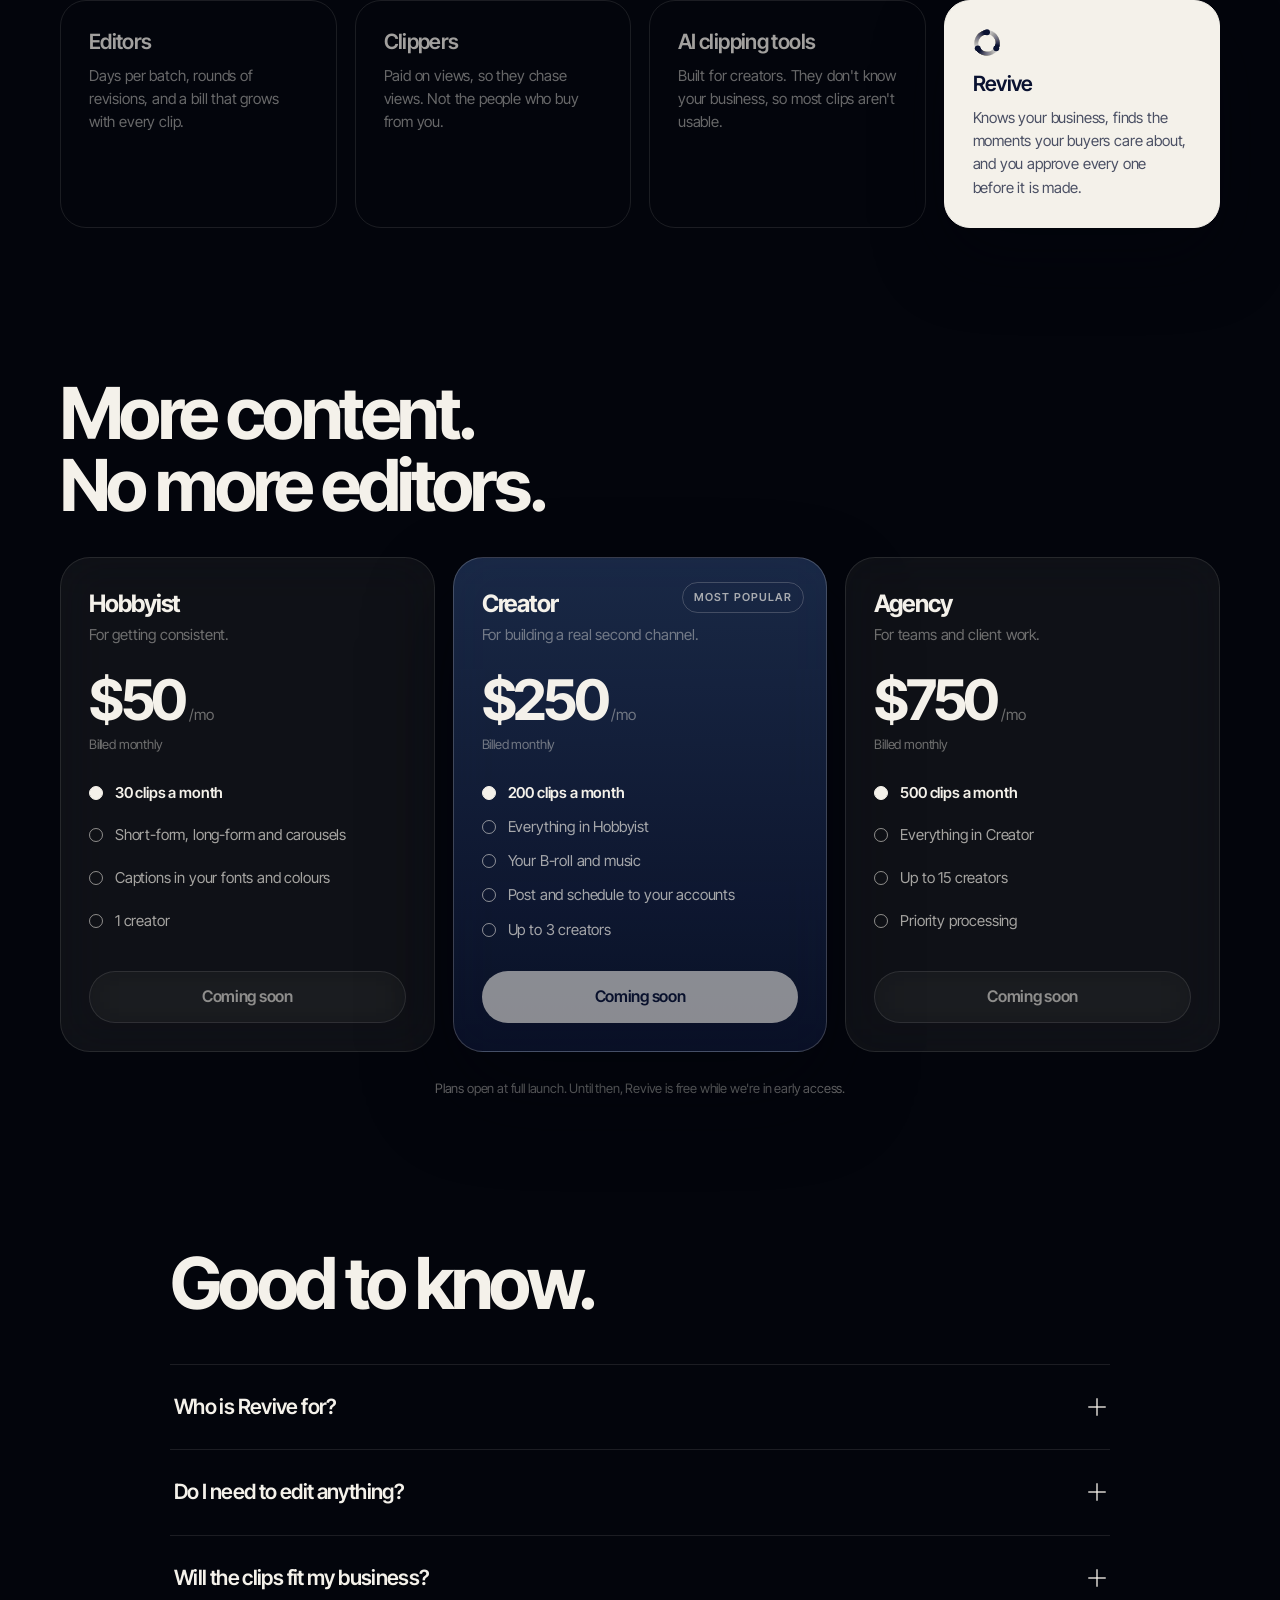
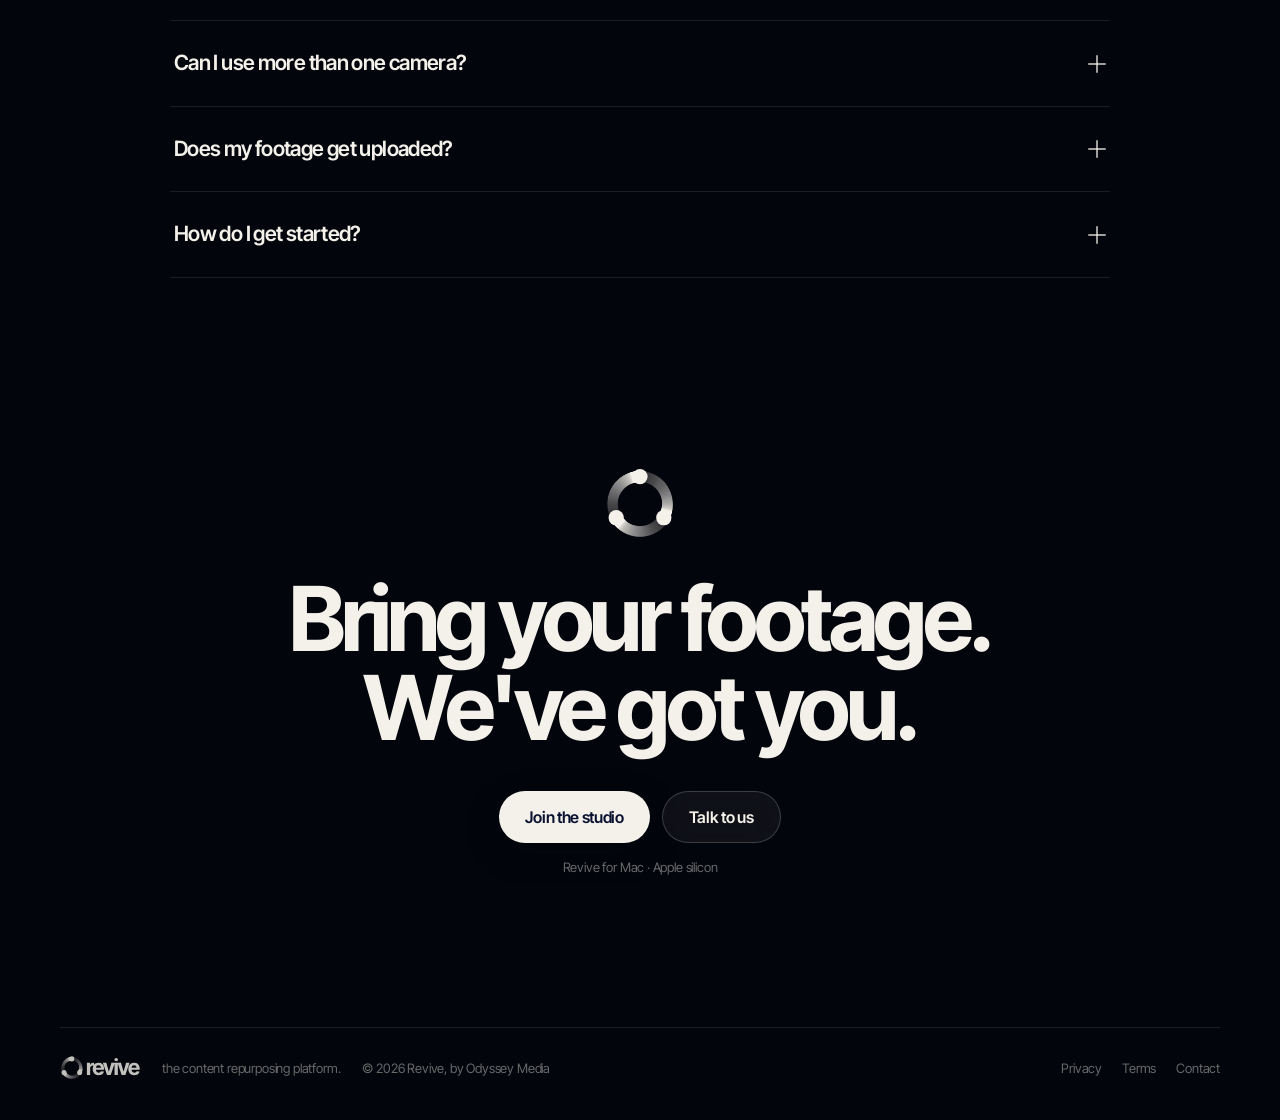
==== commit e7e48aff: "Prices from the pricing PDF ($50/$250/$750, Creator 200 clips); yearly dropped; 'plans open soon' pa" ====
--- a/index.html
+++ b/index.html
@@ -225,28 +225,23 @@
     <!-- Pricing -->
     <section class="band" id="pricing">
       <h2 class="r" style="--d:1">More content.<br />No more editors.</h2>
-      <div class="seg r" style="--d:2" role="group" aria-label="Billing period">
-        <span class="seg-pill" id="segPill"></span>
-        <button class="on" data-bill="m">Monthly</button>
-        <button data-bill="y">Yearly <small>2 months free</small></button>
-      </div>
       <div class="plans">
         <article class="plan r" style="--d:0">
           <h3>Hobbyist</h3><p class="for">For getting consistent.</p>
-          <p class="price"><span data-m="49" data-y="41">$49</span><small>/mo</small></p><p class="billed" data-m="Billed monthly" data-y="$490 billed yearly">Billed monthly</p>
+          <p class="price"><span>$50</span><small>/mo</small></p><p class="billed">Billed monthly</p>
           <ul><li>30 clips a month</li><li>Short-form, long-form and carousels</li><li>Captions in your fonts and colours</li><li>1 creator</li></ul>
           <span class="btn btn-ghost soon" aria-disabled="true">Coming soon</span>
         </article>
         <article class="plan pop r" style="--d:1">
           <span class="badge">Most popular</span>
           <h3>Creator</h3><p class="for">For building a real second channel.</p>
-          <p class="price"><span data-m="249" data-y="208">$249</span><small>/mo</small></p><p class="billed" data-m="Billed monthly" data-y="$2,490 billed yearly">Billed monthly</p>
-          <ul><li>150 clips a month</li><li>Everything in Hobbyist</li><li>Your B-roll and music</li><li>Post and schedule to your accounts</li><li>Up to 3 creators</li></ul>
+          <p class="price"><span>$250</span><small>/mo</small></p><p class="billed">Billed monthly</p>
+          <ul><li>200 clips a month</li><li>Everything in Hobbyist</li><li>Your B-roll and music</li><li>Post and schedule to your accounts</li><li>Up to 3 creators</li></ul>
           <span class="btn soon" aria-disabled="true">Coming soon</span>
         </article>
         <article class="plan r" style="--d:2">
           <h3>Agency</h3><p class="for">For teams and client work.</p>
-          <p class="price"><span data-m="699" data-y="583">$699</span><small>/mo</small></p><p class="billed" data-m="Billed monthly" data-y="$6,990 billed yearly">Billed monthly</p>
+          <p class="price"><span>$750</span><small>/mo</small></p><p class="billed">Billed monthly</p>
           <ul><li>500 clips a month</li><li>Everything in Creator</li><li>Up to 15 creators</li><li>Priority processing</li></ul>
           <span class="btn btn-ghost soon" aria-disabled="true">Coming soon</span>
         </article>
@@ -287,6 +282,6 @@
     </div>
   </footer>
 
-  <script src="main.js?v=20261105h"></script>
+  <script src="main.js?v=20261106p"></script>
 </body>
 </html>
--- a/style.css
+++ b/style.css
@@ -76,7 +76,7 @@
 .hero .lead { margin: 0 auto clamp(12px, 3vh, 34px); flex: none; }
 @media (max-height: 760px) { .hero .lead { display: none; } }
 .hero-top { width: 100%; height: calc(100vh - 104px); height: calc(100svh - 104px); min-height: 400px; display: flex; flex-direction: column; align-items: center; }
-/* the promo film sits where the lead line was, the buttons under it. Its player is the app's own (.rvp, copied from splittr/desktop/ui/style.css) */
+/* the promo film sits where the lead line was, the buttons under it. Its player is the app's own (.rvp, copied from revive/desktop/ui/style.css) */
 .promo { width: 100%; max-width: 1040px; margin: 0 0 clamp(12px, 3vh, 28px); flex: 1 1 0; min-height: 0; display: flex; justify-content: center; align-items: center; container-type: size; }
 .rvp { position: relative; display: block; width: min(100cqw, 100cqh * 16 / 9); height: auto; aspect-ratio: 16 / 9; flex: none; border-radius: 28px; overflow: hidden; background: #000; border: 1px solid var(--line-strong); box-shadow: 0 50px 120px rgba(3, 5, 12, 0.6); container-type: inline-size; outline: none; user-select: none; -webkit-user-select: none; }
 .rvp video { display: block; width: 100%; height: 100%; object-fit: contain; background: #000; cursor: pointer; }
@@ -448,6 +448,8 @@
 
 /* ---- get started (sign in, then plan) ---- */
 .nav .who { margin-left: auto; font-size: 13px; color: var(--dim); }
+.nav .logout { height: 34px; padding: 0 14px; border-radius: 999px; border: 1px solid var(--line); background: none; color: var(--muted); font: inherit; font-size: 13px; cursor: pointer; transition: color 0.3s var(--ease), border-color 0.3s var(--ease); }
+.nav .logout:hover { color: var(--off); border-color: var(--off); }
 .gate { min-height: 100svh; display: flex; flex-direction: column; align-items: center; justify-content: center; padding: 120px 20px 80px; text-align: center; }
 .gate .final-mark { width: 56px; height: 56px; margin-bottom: 28px; }
 .pane { width: min(460px, 100%); display: flex; flex-direction: column; align-items: stretch; opacity: 0; transform: translateY(18px); filter: blur(4px); transition: opacity 0.8s var(--ease), transform 0.9s var(--ease), filter 0.8s var(--ease); }
